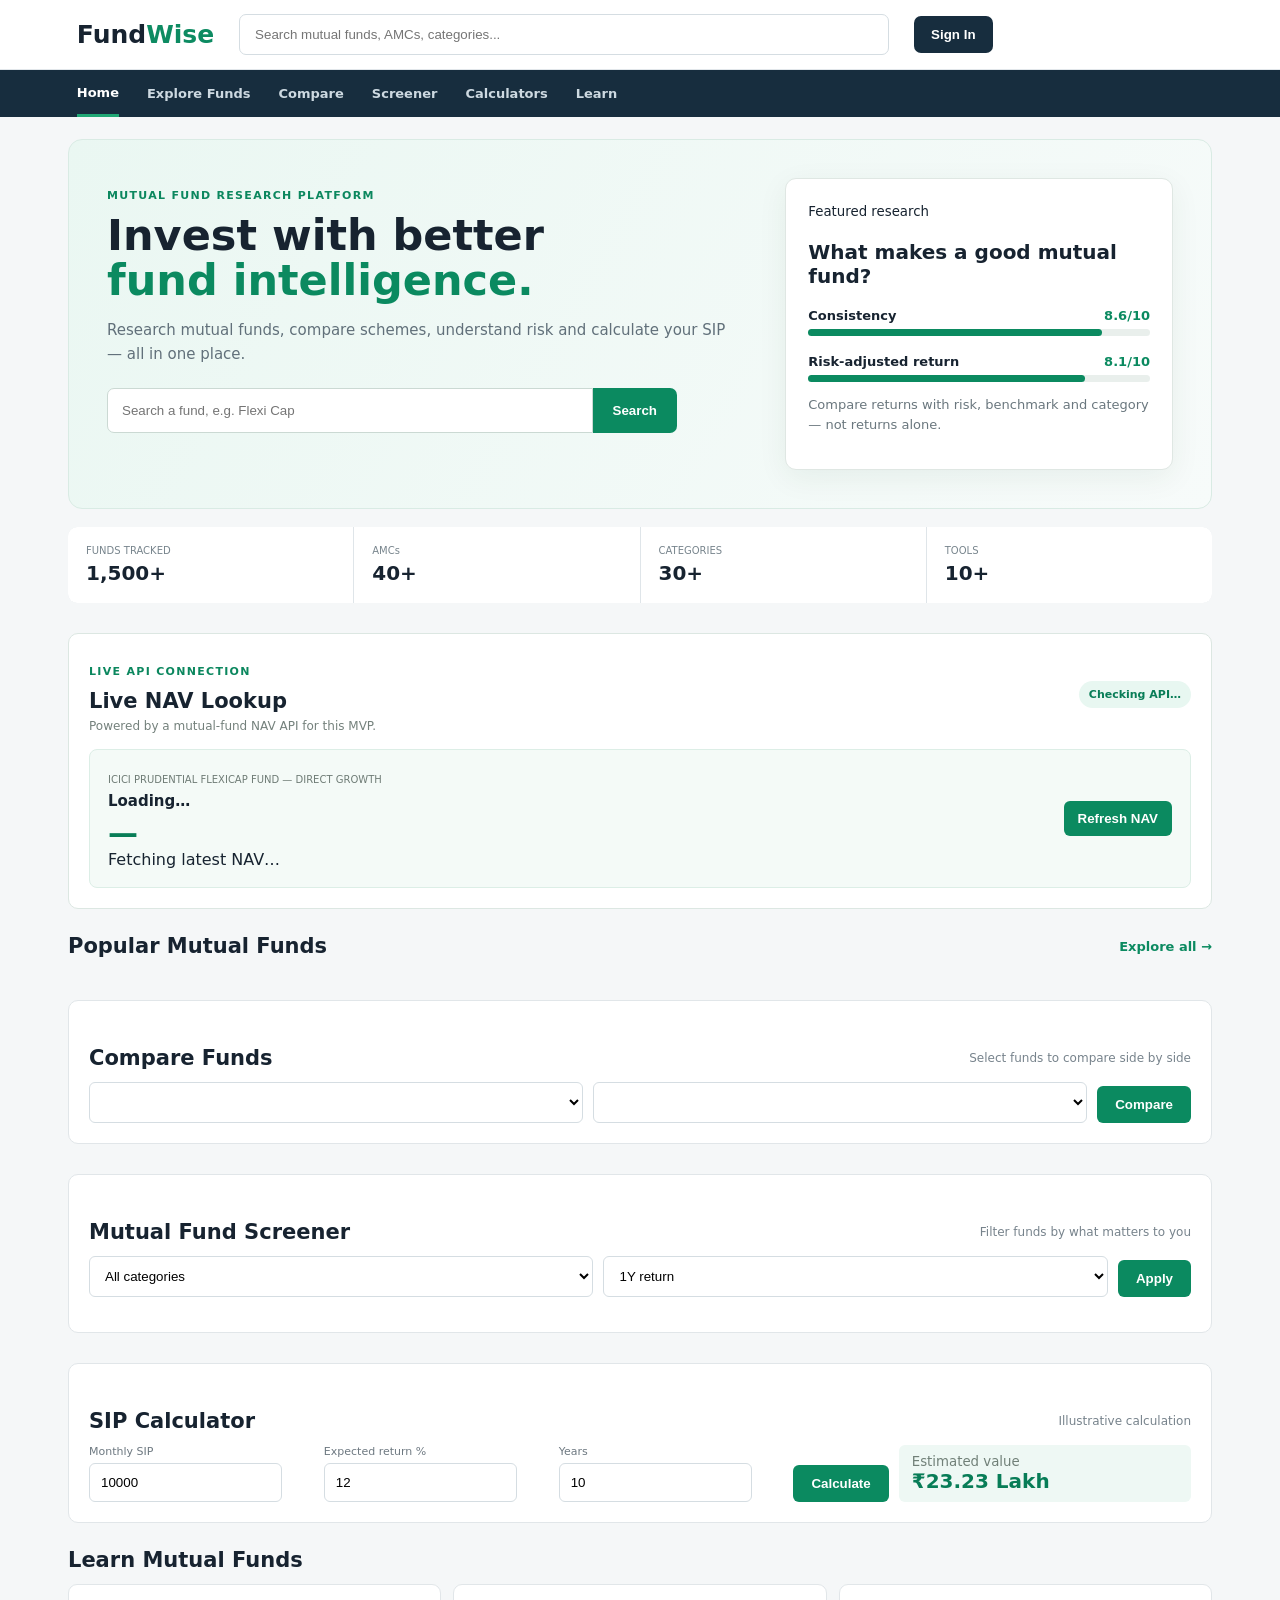
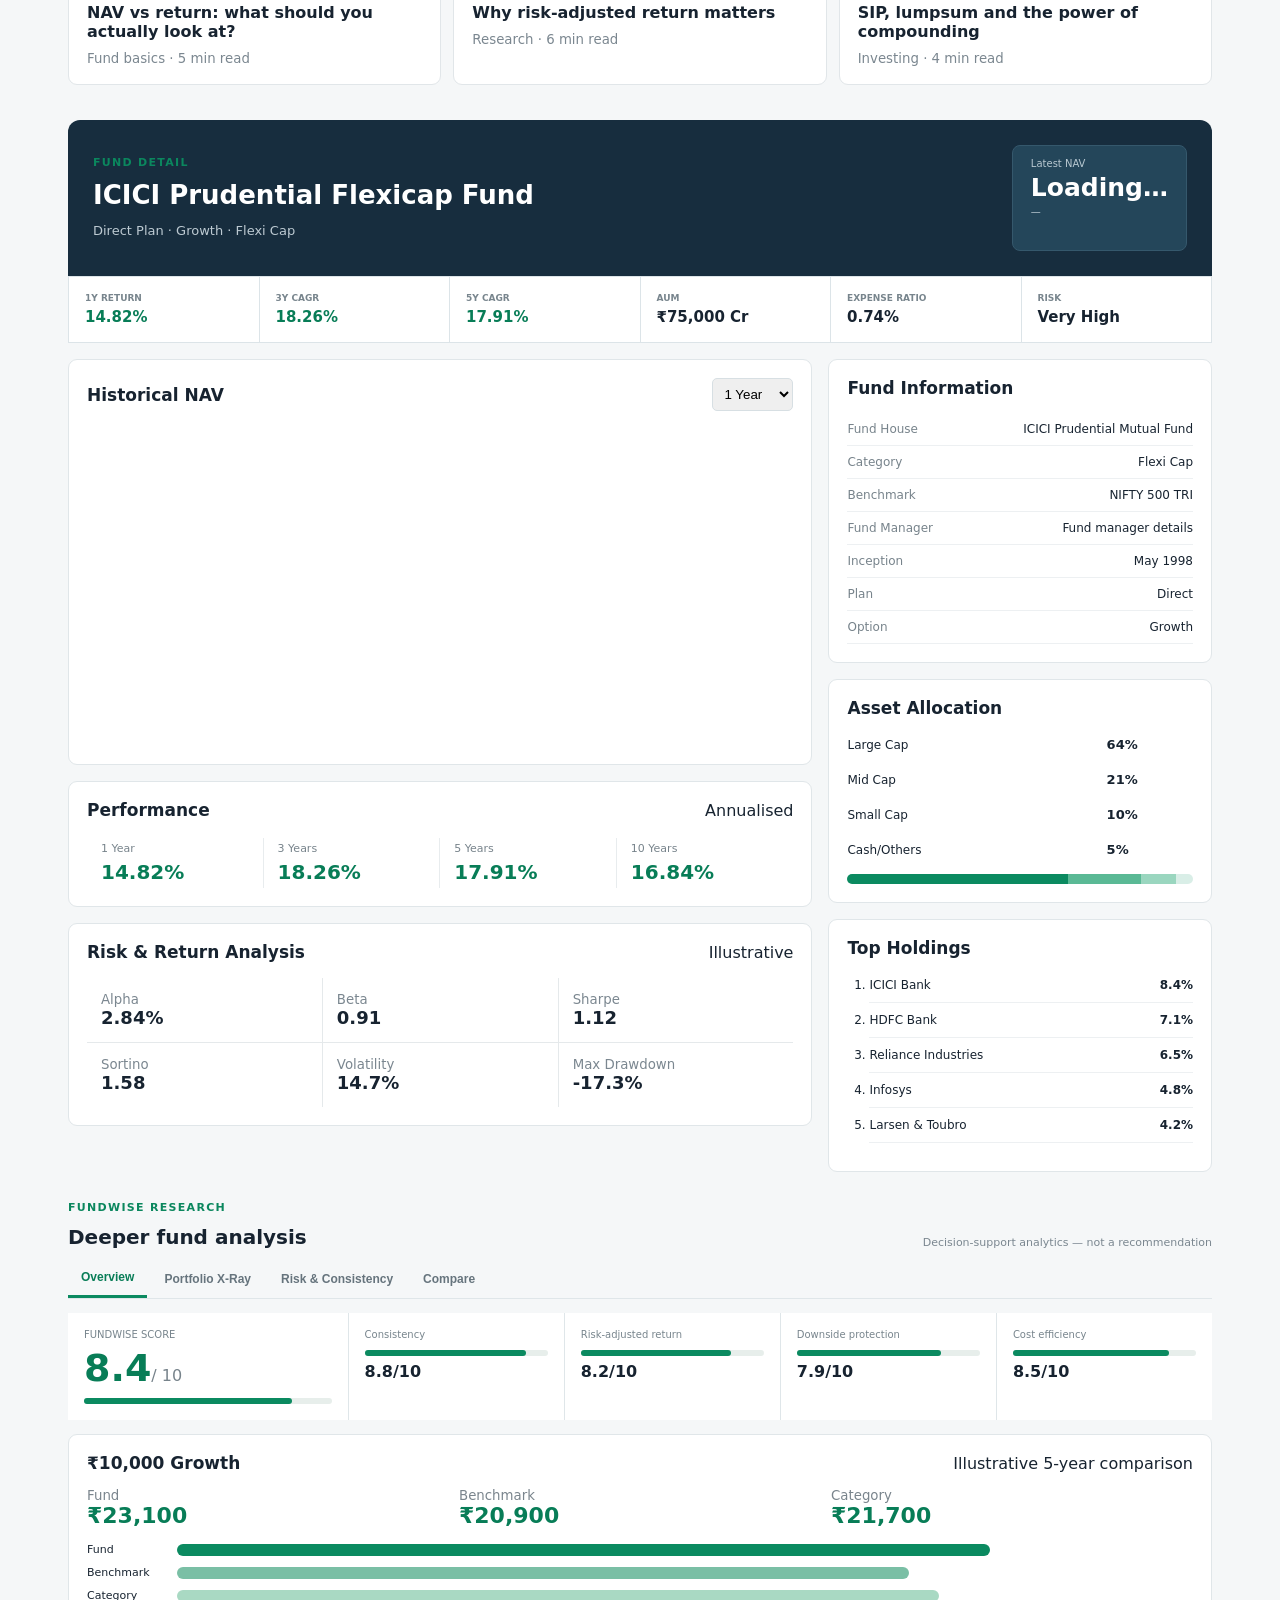
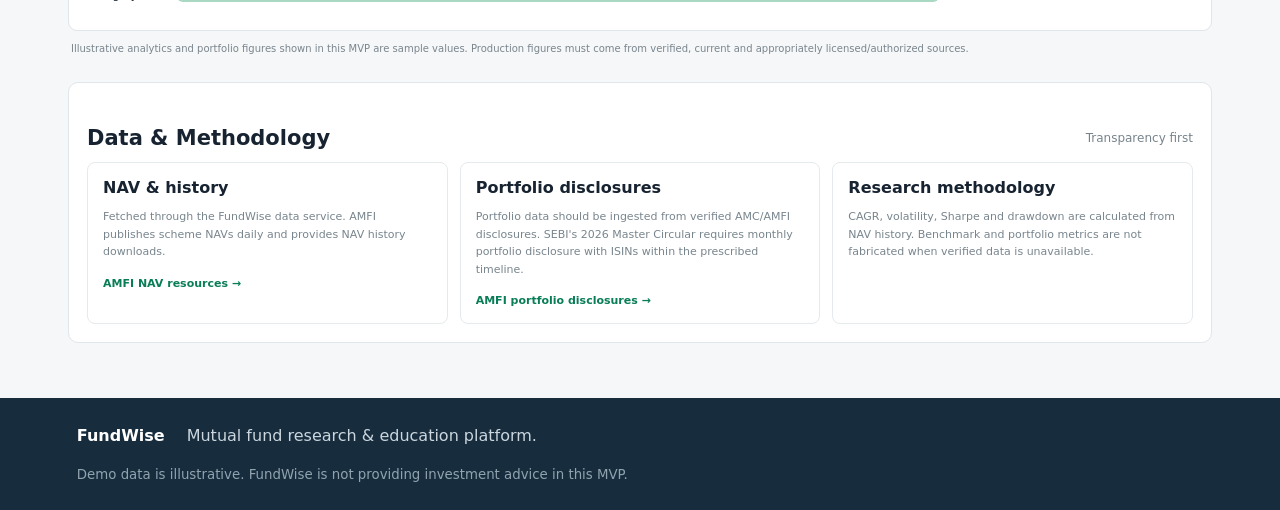
==== index.html @ bbd9a098 "Add files via upload" ====
<!doctype html>
<html lang="en">
<head>
<meta charset="utf-8"><meta name="viewport" content="width=device-width,initial-scale=1">
<title>FundWise — Mutual Fund Research</title>
<link rel="stylesheet" href="styles.css">
</head>
<body class="home-page">
<header>
  <div class="brand">Fund<span>Wise</span></div>
  <div class="search"><input id="search" placeholder="Search mutual funds, AMCs, categories..."><div id="results"></div></div>
  <button class="signin">Sign In</button>
</header>
<nav><a class="active" href="#home">Home</a><a href="#funds">Explore Funds</a><a href="#compare">Compare</a><a href="#screener">Screener</a><a href="#calculators">Calculators</a><a href="#learn">Learn</a></nav>

<main id="home">
<section class="hero">
 <div><p class="eyebrow">MUTUAL FUND RESEARCH PLATFORM</p><h1>Invest with better<br><span>fund intelligence.</span></h1>
 <p class="sub">Research mutual funds, compare schemes, understand risk and calculate your SIP — all in one place.</p>
 <div class="hero-search"><input id="heroSearch" placeholder="Search a fund, e.g. Flexi Cap"><button onclick="runHeroSearch()">Search</button></div></div>
 <div class="hero-card"><small>Featured research</small><h3>What makes a good mutual fund?</h3><div class="score"><b>Consistency</b><strong>8.6/10</strong></div><div class="bar"><i style="width:86%"></i></div><div class="score"><b>Risk-adjusted return</b><strong>8.1/10</strong></div><div class="bar"><i style="width:81%"></i></div><p>Compare returns with risk, benchmark and category — not returns alone.</p></div>
</section>

<section class="quick">
<div><small>FUNDS TRACKED</small><b>1,500+</b></div><div><small>AMCs</small><b>40+</b></div><div><small>CATEGORIES</small><b>30+</b></div><div><small>TOOLS</small><b>10+</b></div>
</section>

<section class="live"><div class="live-title"><div><p class="eyebrow">LIVE API CONNECTION</p><h2>Live NAV Lookup</h2><span>Powered by a mutual-fund NAV API for this MVP.</span></div><div id="apiStatus" class="status">Checking API…</div></div>
<div class="livebox"><div><small>ICICI PRUDENTIAL FLEXICAP FUND — DIRECT GROWTH</small><h3 id="liveName">Loading…</h3><div class="live-nav" id="liveNav">—</div><div id="liveDate">Fetching latest NAV…</div></div><button onclick="loadLiveFund()">Refresh NAV</button></div></section>
<section id="funds"><div class="head"><h2>Popular Mutual Funds</h2><a href="#screener">Explore all →</a></div><div class="fundgrid" id="fundGrid"></div></section>

<section id="compare" class="block"><div class="head"><h2>Compare Funds</h2><span>Select funds to compare side by side</span></div>
<div class="comparebox"><select id="fundA"></select><select id="fundB"></select><button onclick="compareFunds()">Compare</button></div><div id="comparison"></div></section>

<section id="screener" class="block"><div class="head"><h2>Mutual Fund Screener</h2><span>Filter funds by what matters to you</span></div>
<div class="filters"><select id="cat"><option value="">All categories</option><option>Flexi Cap</option><option>Large Cap</option><option>Mid Cap</option><option>Small Cap</option><option>Hybrid</option></select><select id="sort"><option value="return">1Y return</option><option value="three">3Y CAGR</option><option value="risk">Risk</option></select><button onclick="screenFunds()">Apply</button></div><div class="table" id="screenTable"></div></section>

<section id="calculators" class="block"><div class="head"><h2>SIP Calculator</h2><span>Illustrative calculation</span></div>
<div class="calc"><div><label>Monthly SIP</label><input id="sip" type="number" value="10000"></div><div><label>Expected return %</label><input id="rate" type="number" value="12"></div><div><label>Years</label><input id="years" type="number" value="10"></div><button onclick="sipCalc()">Calculate</button><div class="answer"><small>Estimated value</small><b id="sipOut">₹23.23 Lakh</b></div></div></section>

<section id="learn" class="learn"><div class="head"><h2>Learn Mutual Funds</h2></div><div class="articles"><article><b>NAV vs return: what should you actually look at?</b><small>Fund basics · 5 min read</small></article><article><b>Why risk-adjusted return matters</b><small>Research · 6 min read</small></article><article><b>SIP, lumpsum and the power of compounding</b><small>Investing · 4 min read</small></article></div></section>


<section id="schemePage" class="scheme-page" hidden>
  <button class="back-btn" onclick="closeScheme()">← Back to funds</button>
  <div class="scheme-hero">
    <div>
      <p class="eyebrow">MUTUAL FUND DETAIL</p>
      <h2 id="schemeTitle">Fund</h2>
      <p id="schemeSub">Direct Plan · Growth</p>
    </div>
    <div class="scheme-nav"><small>Latest NAV</small><b id="schemeNAV">Loading…</b><span id="schemeNAVDate">—</span></div>
  </div>
  <div class="scheme-metrics">
    <div><small>1Y RETURN</small><b id="s1">—</b></div>
    <div><small>3Y CAGR</small><b id="s3">—</b></div>
    <div><small>AUM</small><b id="sAUM">—</b></div>
    <div><small>RISK</small><b id="sRisk">—</b></div>
  </div>
  <div class="scheme-grid">
    <div class="detail-card">
      <div class="card-head"><h3>Historical NAV</h3><span>Latest available history</span></div>
      <div class="chart-large"><canvas id="schemeChart"></canvas></div>
    </div>
    <div class="detail-card">
      <h3>Fund Information</h3>
      <dl>
        <dt>AMC</dt><dd id="sAMC">—</dd>
        <dt>Category</dt><dd id="sCat">—</dd>
        <dt>Benchmark</dt><dd id="sBenchmark">—</dd>
        <dt>Plan</dt><dd>Direct</dd>
        <dt>Option</dt><dd>Growth</dd>
      </dl>
    </div>
  </div>
  <div class="detail-card">
    <div class="card-head"><h3>Performance & Risk</h3><span>Illustrative until production data is connected</span></div>
    <div class="riskgrid">
      <div><small>Alpha</small><b>—</b></div><div><small>Beta</small><b>—</b></div>
      <div><small>Sharpe</small><b>—</b></div><div><small>Sortino</small><b>—</b></div>
      <div><small>Volatility</small><b>—</b></div><div><small>Max Drawdown</small><b>—</b></div>
    </div>
  </div>
  <p class="disclaimer">NAV and historical NAV are fetched from the configured NAV API. Other analytics require verified production data sources.</p>
</section>
<section id="fundDetail" class="detail">
  <div class="detail-top">
    <div>
      <p class="eyebrow">FUND DETAIL</p>
      <h2 id="detailName">ICICI Prudential Flexicap Fund</h2>
      <p id="detailMeta">Direct Plan · Growth · Flexi Cap</p>
    </div>
    <div class="navbox"><small>Latest NAV</small><b id="detailNav">Loading…</b><span id="detailDate">—</span></div>
  </div>
  <div class="metrics">
    <div><small>1Y RETURN</small><b class="green">14.82%</b></div>
    <div><small>3Y CAGR</small><b class="green">18.26%</b></div>
    <div><small>5Y CAGR</small><b class="green">17.91%</b></div>
    <div><small>AUM</small><b>₹75,000 Cr</b></div>
    <div><small>EXPENSE RATIO</small><b>0.74%</b></div>
    <div><small>RISK</small><b>Very High</b></div>
  </div>

  <div class="detail-grid">
    <div class="detail-main">
      <div class="detail-card">
        <div class="card-head"><h3>Historical NAV</h3><select id="period"><option>1 Year</option><option>3 Years</option><option>5 Years</option></select></div>
        <div class="chart-large"><canvas id="navChart"></canvas></div>
      </div>
      <div class="detail-card">
        <div class="card-head"><h3>Performance</h3><span>Annualised</span></div>
        <div class="perf"><div><span>1 Year</span><b>14.82%</b></div><div><span>3 Years</span><b>18.26%</b></div><div><span>5 Years</span><b>17.91%</b></div><div><span>10 Years</span><b>16.84%</b></div></div>
      </div>
      <div class="detail-card">
        <div class="card-head"><h3>Risk & Return Analysis</h3><span>Illustrative</span></div>
        <div class="riskgrid"><div><small>Alpha</small><b>2.84%</b></div><div><small>Beta</small><b>0.91</b></div><div><small>Sharpe</small><b>1.12</b></div><div><small>Sortino</small><b>1.58</b></div><div><small>Volatility</small><b>14.7%</b></div><div><small>Max Drawdown</small><b>-17.3%</b></div></div>
      </div>
    </div>
    <aside>
      <div class="detail-card"><h3>Fund Information</h3><dl><dt>Fund House</dt><dd>ICICI Prudential Mutual Fund</dd><dt>Category</dt><dd>Flexi Cap</dd><dt>Benchmark</dt><dd>NIFTY 500 TRI</dd><dt>Fund Manager</dt><dd>Fund manager details</dd><dt>Inception</dt><dd>May 1998</dd><dt>Plan</dt><dd>Direct</dd><dt>Option</dt><dd>Growth</dd></dl></div>
      <div class="detail-card"><h3>Asset Allocation</h3><div class="alloc"><div><span>Large Cap</span><b>64%</b></div><div><span>Mid Cap</span><b>21%</b></div><div><span>Small Cap</span><b>10%</b></div><div><span>Cash/Others</span><b>5%</b></div></div></div>
      <div class="detail-card"><h3>Top Holdings</h3><ol class="holdings"><li>ICICI Bank <b>8.4%</b></li><li>HDFC Bank <b>7.1%</b></li><li>Reliance Industries <b>6.5%</b></li><li>Infosys <b>4.8%</b></li><li>Larsen & Toubro <b>4.2%</b></li></ol></div>
    </aside>
  </div>
  
<div class="research-suite">
  <div class="research-title">
    <div><p class="eyebrow">FUNDWISE RESEARCH</p><h3>Deeper fund analysis</h3></div>
    <span>Decision-support analytics — not a recommendation</span>
  </div>

  <div class="research-tabs">
    <button class="r-tab active" onclick="showResearch('overview',this)">Overview</button>
    <button class="r-tab" onclick="showResearch('portfolio',this)">Portfolio X-Ray</button>
    <button class="r-tab" onclick="showResearch('risk',this)">Risk & Consistency</button>
    <button class="r-tab" onclick="showResearch('compare',this)">Compare</button>
  </div>

  <div id="research-overview" class="research-panel">
    <div class="score-grid">
      <div class="fund-score"><small>FUNDWISE SCORE</small><b id="fwScore">8.4</b><span>/ 10</span><div class="score-ring"><i id="scoreFill"></i></div></div>
      <div><small>Consistency</small><div class="mini-meter"><i style="width:88%"></i></div><b>8.8/10</b></div>
      <div><small>Risk-adjusted return</small><div class="mini-meter"><i style="width:82%"></i></div><b>8.2/10</b></div>
      <div><small>Downside protection</small><div class="mini-meter"><i style="width:79%"></i></div><b>7.9/10</b></div>
      <div><small>Cost efficiency</small><div class="mini-meter"><i style="width:85%"></i></div><b>8.5/10</b></div>
    </div>
    <div class="growth-card">
      <div class="card-head"><h3>₹10,000 Growth</h3><span>Illustrative 5-year comparison</span></div>
      <div class="growth-values"><div><small>Fund</small><b id="growthFund">₹23,100</b></div><div><small>Benchmark</small><b id="growthBench">₹20,900</b></div><div><small>Category</small><b id="growthCat">₹21,700</b></div></div>
      <div class="growth-bars"><div><span>Fund</span><i id="barFund"></i></div><div><span>Benchmark</span><i id="barBench"></i></div><div><span>Category</span><i id="barCat"></i></div></div>
    </div>
  </div>

  <div id="research-portfolio" class="research-panel" hidden>
    <div class="xray-grid">
      <div class="detail-card"><h3>Asset Allocation</h3><div class="donut"><i></i><b id="equityPct">95%</b></div><div class="legend"><span>Equity <b>95%</b></span><span>Debt/Cash <b>5%</b></span></div></div>
      <div class="detail-card"><h3>Market Cap</h3><div class="capbar"><i style="width:64%"></i><i style="width:21%"></i><i style="width:10%"></i><i style="width:5%"></i></div><div class="legend"><span>Large <b>64%</b></span><span>Mid <b>21%</b></span><span>Small <b>10%</b></span><span>Other <b>5%</b></span></div></div>
      <div class="detail-card"><h3>Top Holdings</h3><ol class="holdings"><li>ICICI Bank <b>8.4%</b></li><li>HDFC Bank <b>7.1%</b></li><li>Reliance Industries <b>6.5%</b></li><li>Infosys <b>4.8%</b></li><li>Larsen & Toubro <b>4.2%</b></li></ol></div>
      <div class="detail-card"><h3>Sector Exposure</h3><div class="sector"><span>Financial Services <b>27%</b></span><i style="width:27%"></i><span>Technology <b>12%</b></span><i style="width:12%"></i><span>Industrials <b>10%</b></span><i style="width:10%"></i><span>Consumer <b>9%</b></span><i style="width:9%"></i></div></div>
    </div>
  </div>

  <div id="research-risk" class="research-panel" hidden>
    <div class="consistency-grid">
      <div class="detail-card"><h3>Rolling Return Consistency</h3><div class="big-stat">78% <small>of 5Y rolling periods beat benchmark</small></div><div class="timeline"><i style="width:78%"></i></div><p>Use rolling periods to reduce the distortion caused by selecting a single start date.</p></div>
      <div class="detail-card"><h3>Maximum Drawdown</h3><div class="drawdown"><b>-17.3%</b><span>Fund</span><b>-22.4%</b><span>Benchmark</span></div><p>Lower drawdown indicates better historical downside containment, but does not predict future losses.</p></div>
    </div>
    <div class="detail-card"><h3>Return vs Risk</h3><div class="riskmatrix"><div class="dot d1">Fund</div><div class="axis x">Risk →</div><div class="axis y">Return ↑</div></div></div>
  </div>

  <div id="research-compare" class="research-panel" hidden>
    <div class="compare-pro"><select id="proA"></select><select id="proB"></select><button onclick="runProCompare()">Compare</button></div>
    <div id="proCompareTable" class="pro-table"></div>
  </div>
</div>
<p class="disclaimer">Illustrative analytics and portfolio figures shown in this MVP are sample values. Production figures must come from verified, current and appropriately licensed/authorized sources.</p>
</section>

<section class="sources">
 <div class="head"><h2>Data & Methodology</h2><span>Transparency first</span></div>
 <div class="source-grid">
  <div><b>NAV & history</b><p>Fetched through the FundWise data service. AMFI publishes scheme NAVs daily and provides NAV history downloads.</p><a href="https://www.amfiindia.com/net-asset-value/nav-download" target="_blank" rel="noopener">AMFI NAV resources →</a></div>
  <div><b>Portfolio disclosures</b><p>Portfolio data should be ingested from verified AMC/AMFI disclosures. SEBI's 2026 Master Circular requires monthly portfolio disclosure with ISINs within the prescribed timeline.</p><a href="https://www.amfiindia.com/online-center/portfolio-disclosure" target="_blank" rel="noopener">AMFI portfolio disclosures →</a></div>
  <div><b>Research methodology</b><p>CAGR, volatility, Sharpe and drawdown are calculated from NAV history. Benchmark and portfolio metrics are not fabricated when verified data is unavailable.</p></div>
 </div>
</section>
</main>
<footer><b>FundWise</b><span>Mutual fund research & education platform.</span><small>Demo data is illustrative. FundWise is not providing investment advice in this MVP.</small></footer>
<script src="app.js"></script>
</body></html>
---- styles.css ----
*{box-sizing:border-box}body{margin:0;background:#f5f7f8;color:#172330;font-family:Inter,system-ui,-apple-system,Segoe UI,sans-serif}header{height:70px;background:#fff;border-bottom:1px solid #e1e6ea;display:flex;align-items:center;gap:25px;padding:0 6%;position:sticky;top:0;z-index:5}.brand{font-size:25px;font-weight:900;white-space:nowrap}.brand span{color:#0d8b62}.search{position:relative;flex:1;max-width:650px}.search input{width:100%;padding:12px 15px;border:1px solid #d5dde2;border-radius:7px}.search #results{position:absolute;left:0;right:0;background:#fff;z-index:8}.search #results div{padding:10px 14px;border:1px solid #eee}.signin{background:#172d3e;color:#fff;border:0;padding:11px 17px;border-radius:7px;font-weight:700}nav{height:47px;background:#172d3e;display:flex;gap:28px;padding:0 6%;align-items:center;overflow:auto}nav a{color:#cdd9e1;text-decoration:none;font-size:13px;font-weight:700;white-space:nowrap}nav a.active{color:#fff;border-bottom:3px solid #20a875;height:47px;display:flex;align-items:center}main{max-width:1180px;margin:auto;padding:22px 18px 55px}.hero{display:grid;grid-template-columns:1.35fr .8fr;gap:24px;background:linear-gradient(120deg,#eaf7f2,#f7fbfa);border:1px solid #d9ebe4;border-radius:14px;padding:38px;margin-bottom:18px}.eyebrow{color:#0b875e;font-size:11px;font-weight:900;letter-spacing:1.3px}.hero h1{font-size:43px;line-height:1.05;margin:8px 0}.hero h1 span{color:#0b8a60}.sub{max-width:620px;color:#61707a;font-size:15px;line-height:1.6}.hero-search{display:flex;max-width:570px;margin-top:22px}.hero-search input{flex:1;padding:14px;border:1px solid #cbd9d3;border-radius:7px 0 0 7px}.hero-search button{border:0;background:#0b8a60;color:white;padding:0 20px;border-radius:0 7px 7px 0;font-weight:800}.hero-card{background:#fff;border:1px solid #dfe7e3;border-radius:11px;padding:22px;box-shadow:0 8px 30px #123a2510}.hero-card h3{font-size:20px}.hero-card p{color:#6a777e;font-size:13px;line-height:1.5}.score{display:flex;justify-content:space-between;font-size:13px;margin:18px 0 6px}.score strong{color:#0b8a60}.bar{height:7px;background:#e9efec;border-radius:10px}.bar i{display:block;height:100%;background:#0b8a60;border-radius:10px}.quick{display:grid;grid-template-columns:repeat(4,1fr);gap:1px;background:#dfe5e9;border-radius:9px;overflow:hidden;margin-bottom:30px}.quick div{background:#fff;padding:18px}.quick small{display:block;color:#78858d;font-size:10px}.quick b{font-size:20px;display:block;margin-top:5px}.head{display:flex;align-items:center;justify-content:space-between;margin:25px 0 12px}.head h2{font-size:21px;margin:0}.head a{color:#0b8a60;text-decoration:none;font-size:13px;font-weight:800}.head span{font-size:12px;color:#77838c}.fundgrid{display:grid;grid-template-columns:repeat(4,1fr);gap:13px}.fund{background:#fff;border:1px solid #e1e6e9;border-radius:9px;padding:16px}.fund small{color:#7b8790}.fund h3{font-size:15px;line-height:1.35;margin:6px 0 15px;min-height:40px}.return{display:flex;justify-content:space-between;align-items:end}.return b{font-size:21px}.tag{font-size:10px;background:#e8f7f1;color:#087d57;padding:5px 7px;border-radius:4px;font-weight:800}.block{margin-top:30px;background:#fff;border:1px solid #e1e6e9;border-radius:10px;padding:20px}.comparebox,.filters,.calc{display:grid;grid-template-columns:1fr 1fr auto;gap:10px;align-items:end}.comparebox select,.filters select,.calc input{padding:11px;border:1px solid #d5dde2;border-radius:6px;background:#fff}.comparebox button,.filters button,.calc button{padding:11px 18px;background:#0b8a60;color:white;border:0;border-radius:6px;font-weight:800}.table{margin-top:15px}.row{display:grid;grid-template-columns:2fr repeat(3,1fr);padding:13px;border-bottom:1px solid #edf0f2;font-size:13px}.row.header{background:#f7f9fa;font-weight:800;color:#68757e}.green{color:#087d57;font-weight:800}.comparetable{margin-top:18px;overflow:auto}.comparetable table{width:100%;border-collapse:collapse}.comparetable td{padding:11px;border-bottom:1px solid #eee;font-size:13px}.comparetable td:first-child{font-weight:700;color:#68757e}.calc{grid-template-columns:1fr 1fr 1fr auto 1.3fr}.calc label{display:block;font-size:11px;color:#6d7880;margin-bottom:5px}.answer{background:#eef8f4;padding:9px 13px;border-radius:6px}.answer small{display:block;color:#718078}.answer b{font-size:20px;color:#087d57}.articles{display:grid;grid-template-columns:repeat(3,1fr);gap:12px}.articles article{background:#fff;border:1px solid #e1e6e9;border-radius:9px;padding:18px}.articles small{display:block;color:#7b8790;margin-top:10px}footer{background:#172d3e;color:#cbd6de;padding:28px 6%;display:flex;gap:22px;flex-wrap:wrap}footer b{color:#fff}footer small{width:100%;color:#91a3af}@media(max-width:800px){.hero{grid-template-columns:1fr}.fundgrid{grid-template-columns:repeat(2,1fr)}.articles{grid-template-columns:1fr}.calc{grid-template-columns:1fr 1fr}.quick{grid-template-columns:repeat(2,1fr)}}@media(max-width:500px){header{padding:0 3%}.search{display:none}.hero{padding:24px}.hero h1{font-size:34px}.fundgrid{grid-template-columns:1fr}.comparebox,.filters,.calc{grid-template-columns:1fr}.nav{padding:0 3%}}
.live{background:#fff;border:1px solid #dce7e2;border-radius:10px;padding:20px;margin:25px 0}.live-title{display:flex;justify-content:space-between;align-items:center;gap:15px}.live-title h2{margin:2px 0;font-size:21px}.live-title span{font-size:12px;color:#74817c}.status{font-size:11px;font-weight:800;background:#e8f7f1;color:#087d57;padding:7px 10px;border-radius:20px}.status.bad{background:#fff0ef;color:#b63d35}.livebox{margin-top:15px;background:#f4faf7;border:1px solid #dceee6;border-radius:8px;padding:18px;display:flex;justify-content:space-between;align-items:center;gap:15px}.livebox small{color:#6f7c76;font-size:10px}.livebox h3{margin:5px 0;font-size:15px}.live-nav{font-size:30px;font-weight:900;color:#087d57}.livebox button{background:#0b8a60;color:#fff;border:0;border-radius:6px;padding:10px 14px;font-weight:800}@media(max-width:500px){.live-title,.livebox{align-items:flex-start;flex-direction:column}}

.detail{margin-top:35px}.detail-top{background:#172d3e;color:#fff;border-radius:12px 12px 0 0;padding:25px;display:flex;justify-content:space-between;gap:20px}.detail-top h2{margin:5px 0;font-size:26px}.detail-top p:not(.eyebrow){color:#bdcad2;font-size:13px}.navbox{background:#24465a;border:1px solid #35586c;border-radius:8px;padding:12px 18px;min-width:170px}.navbox small,.navbox span{display:block;color:#b8c8d1;font-size:10px}.navbox b{display:block;font-size:25px;margin:4px 0;color:#fff}.metrics{display:grid;grid-template-columns:repeat(6,1fr);gap:1px;background:#dce4e8;border:1px solid #dce4e8}.metrics div{background:#fff;padding:16px}.metrics small{display:block;color:#78858d;font-size:9px;font-weight:800}.metrics b{display:block;margin-top:5px;font-size:15px}.detail-grid{display:grid;grid-template-columns:1.65fr .85fr;gap:16px;margin-top:16px}.detail-main,.detail-grid aside{display:flex;flex-direction:column;gap:16px}.detail-card{background:#fff;border:1px solid #e0e6e9;border-radius:9px;padding:18px}.card-head{display:flex;align-items:center;justify-content:space-between}.card-head h3,.detail-card h3{margin:0;font-size:17px}.card-head select{padding:7px;border:1px solid #d7dfe3;border-radius:5px}.chart-large{height:320px;margin-top:15px}.chart-large canvas{width:100%;height:100%}.perf{display:grid;grid-template-columns:repeat(4,1fr);margin-top:18px}.perf div{border-right:1px solid #e8ecee;padding:4px 14px}.perf div:last-child{border:0}.perf span{display:block;color:#77838b;font-size:11px}.perf b{display:block;margin-top:5px;color:#087d57;font-size:20px}.riskgrid{display:grid;grid-template-columns:repeat(3,1fr);gap:1px;background:#e5e9eb;margin-top:16px}.riskgrid div{background:#fff;padding:14px}.riskgrid small{display:block;color:#7b8790}.riskgrid b{font-size:18px}.detail-card dl{margin:15px 0 0}.detail-card dt{float:left;clear:left;width:45%;color:#77838b;font-size:12px;padding:9px 0;border-bottom:1px solid #edf0f2}.detail-card dd{margin-left:45%;padding:9px 0;border-bottom:1px solid #edf0f2;font-size:12px;text-align:right}.alloc>div{margin:16px 0}.alloc span{display:inline-block;width:75%;font-size:12px}.alloc b{font-size:13px}.alloc:after{content:"";display:block;height:10px;background:linear-gradient(90deg,#0b8a60 64%,#5ab995 64% 85%,#9ad6bf 85% 95%,#d9eee7 95%);border-radius:8px}.holdings{margin:10px 0;padding-left:22px}.holdings li{padding:10px 0;border-bottom:1px solid #edf0f2;font-size:12px}.holdings b{float:right}.disclaimer{font-size:10px;color:#7a858d;margin:12px 3px}@media(max-width:800px){.metrics{grid-template-columns:repeat(3,1fr)}.detail-grid{grid-template-columns:1fr}.detail-top{flex-direction:column}.navbox{width:100%}}@media(max-width:500px){.metrics{grid-template-columns:repeat(2,1fr)}.perf{grid-template-columns:repeat(2,1fr);gap:10px}.perf div{border:0}.chart-large{height:250px}}

.scheme-page{margin-top:30px}.scheme-page[hidden]{display:none}.back-btn{border:0;background:#eef5f2;color:#087d57;padding:9px 13px;border-radius:6px;font-weight:800;margin-bottom:12px}.scheme-hero{background:#172d3e;color:#fff;border-radius:10px 10px 0 0;padding:24px;display:flex;justify-content:space-between;gap:15px}.scheme-hero h2{margin:5px 0;font-size:25px}.scheme-hero p:not(.eyebrow){color:#bfccd4;font-size:13px}.scheme-nav{background:#24465a;border-radius:8px;padding:12px 18px;min-width:160px}.scheme-nav small,.scheme-nav span{display:block;color:#b8c8d1;font-size:10px}.scheme-nav b{display:block;font-size:24px;margin:4px 0}.scheme-metrics{display:grid;grid-template-columns:repeat(4,1fr);gap:1px;background:#dce4e8}.scheme-metrics div{background:#fff;padding:15px}.scheme-metrics small{display:block;color:#78858d;font-size:9px;font-weight:800}.scheme-metrics b{display:block;margin-top:5px;font-size:16px}.scheme-grid{display:grid;grid-template-columns:1.6fr .8fr;gap:15px;margin:15px 0}.search-result-link{cursor:pointer}.search-result-link:hover{background:#f2f8f5!important}.fund{cursor:pointer}.fund:hover{border-color:#0b8a60;box-shadow:0 4px 16px #123a2510}@media(max-width:700px){.scheme-hero{flex-direction:column}.scheme-nav{width:100%}.scheme-metrics{grid-template-columns:repeat(2,1fr)}.scheme-grid{grid-template-columns:1fr}}

.research-suite{margin-top:18px}.research-title{display:flex;justify-content:space-between;align-items:end;margin-bottom:10px}.research-title h3{margin:0;font-size:20px}.research-title span{font-size:11px;color:#7b8790}.research-tabs{display:flex;gap:4px;overflow:auto;border-bottom:1px solid #dfe6e9}.r-tab{border:0;background:transparent;padding:11px 13px;font-size:12px;font-weight:800;color:#66747d;white-space:nowrap}.r-tab.active{color:#087d57;border-bottom:3px solid #0b8a60}.research-panel{padding-top:14px}.score-grid{display:grid;grid-template-columns:1.3fr repeat(4,1fr);gap:1px;background:#dfe6e9}.score-grid>div{background:#fff;padding:16px}.score-grid small{display:block;color:#78858d;font-size:10px}.score-grid b{display:block;margin-top:6px}.fund-score{position:relative}.fund-score>b{font-size:38px;color:#087d57;display:inline-block}.fund-score>span{color:#77838b}.score-ring{height:6px;background:#e7eeeb;border-radius:8px;margin-top:8px}.score-ring i{display:block;height:100%;width:84%;background:#0b8a60;border-radius:8px}.mini-meter{height:6px;background:#e7eeeb;border-radius:8px;margin:10px 0 5px}.mini-meter i{display:block;height:100%;background:#0b8a60;border-radius:8px}.growth-card{background:#fff;border:1px solid #e0e6e9;border-radius:9px;padding:18px;margin-top:14px}.growth-values{display:grid;grid-template-columns:repeat(3,1fr);gap:10px;margin:15px 0}.growth-values small{display:block;color:#7a858d}.growth-values b{font-size:22px;color:#087d57}.growth-bars>div{display:grid;grid-template-columns:80px 1fr;align-items:center;gap:10px;margin:10px 0;font-size:11px}.growth-bars i{display:block;height:12px;border-radius:7px;background:#0b8a60;width:80%}.growth-bars div:nth-child(2) i{background:#7abfa5;width:72%}.growth-bars div:nth-child(3) i{background:#a9d9c3;width:75%}.xray-grid{display:grid;grid-template-columns:1fr 1fr;gap:14px}.donut{width:120px;height:120px;border-radius:50%;margin:18px auto;background:conic-gradient(#0b8a60 0 95%,#dcece5 95%);display:flex;align-items:center;justify-content:center}.donut:after{content:"";width:76px;height:76px;background:#fff;border-radius:50%;position:absolute}.donut i{position:absolute}.donut b{position:relative;z-index:1;font-size:20px;color:#087d57}.legend{display:grid;gap:7px;font-size:11px}.legend span{display:flex;justify-content:space-between}.capbar{height:20px;display:flex;margin:20px 0 12px;border-radius:8px;overflow:hidden}.capbar i:nth-child(1){background:#0b8a60}.capbar i:nth-child(2){background:#58ad89}.capbar i:nth-child(3){background:#9bd2bb}.capbar i:nth-child(4){background:#dcece5}.sector{display:grid;gap:5px;margin-top:15px;font-size:11px}.sector span{display:flex;justify-content:space-between}.sector i{height:7px;background:#0b8a60;border-radius:6px}.consistency-grid{display:grid;grid-template-columns:1fr 1fr;gap:14px}.big-stat{font-size:35px;color:#087d57;font-weight:900;margin-top:18px}.big-stat small{font-size:11px;color:#748087;font-weight:500}.timeline{height:9px;background:#e7eeeb;border-radius:8px;margin:15px 0}.timeline i{display:block;height:100%;background:#0b8a60;border-radius:8px}.detail-card p{font-size:11px;color:#758189;line-height:1.5}.drawdown{display:grid;grid-template-columns:1fr 1fr;gap:6px;margin-top:18px}.drawdown b{font-size:24px;color:#087d57}.drawdown span{font-size:10px;color:#7a858d}.riskmatrix{height:180px;border-left:1px solid #bcc7cc;border-bottom:1px solid #bcc7cc;margin:15px 20px;position:relative;background:repeating-linear-gradient(0deg,#fff,#fff 35px,#edf1f2 36px),repeating-linear-gradient(90deg,transparent,transparent 60px,#edf1f2 61px)}.dot{position:absolute;left:58%;bottom:48%;background:#0b8a60;color:#fff;border-radius:50%;padding:9px;font-size:10px;font-weight:800}.axis{position:absolute;color:#7a858d;font-size:10px}.axis.x{right:2px;bottom:-20px}.axis.y{left:-20px;top:2px}.compare-pro{display:grid;grid-template-columns:1fr 1fr auto;gap:8px}.compare-pro select{padding:10px;border:1px solid #d5dde2;border-radius:6px}.compare-pro button{background:#0b8a60;color:#fff;border:0;border-radius:6px;padding:10px 15px;font-weight:800}.pro-table{margin-top:14px;overflow:auto}.pro-table table{width:100%;border-collapse:collapse}.pro-table td{padding:11px;border-bottom:1px solid #edf0f2;font-size:12px}.pro-table td:first-child{font-weight:800;color:#6f7b83}@media(max-width:800px){.score-grid{grid-template-columns:1fr 1fr}.fund-score{grid-column:1/-1}.xray-grid,.consistency-grid{grid-template-columns:1fr}}@media(max-width:500px){.growth-values{grid-template-columns:1fr}.compare-pro{grid-template-columns:1fr}}

.sources{margin-top:30px;background:#fff;border:1px solid #e0e6e9;border-radius:10px;padding:20px}.source-grid{display:grid;grid-template-columns:repeat(3,1fr);gap:12px}.source-grid>div{border:1px solid #e5eaed;border-radius:8px;padding:15px}.source-grid p{font-size:11px;color:#748087;line-height:1.5}.source-grid a{font-size:11px;color:#087d57;font-weight:800;text-decoration:none}@media(max-width:800px){.source-grid{grid-template-columns:1fr}}

.home-link{color:#0b8a60;text-decoration:none;font-size:13px;font-weight:800;white-space:nowrap}.search-result-link,.search #results div{cursor:pointer}.search #results div:hover{background:#f2f8f5}
.fund-page-hero{background:#172d3e;color:#fff;border-radius:12px;padding:28px;display:flex;justify-content:space-between;gap:20px;margin-top:22px}.fund-page-hero h1{font-size:30px;margin:5px 0}.fund-page-hero p:not(.eyebrow){color:#c1cdd5;font-size:13px}.live-nav-box{background:#24465a;border:1px solid #36596d;border-radius:8px;padding:13px 18px;min-width:170px}.live-nav-box small,.live-nav-box span{display:block;color:#b9c8d0;font-size:10px}.live-nav-box b{display:block;font-size:27px;margin:5px 0}.fund-metrics{display:grid;grid-template-columns:repeat(6,1fr);gap:1px;background:#dce4e8}.fund-metrics div{background:#fff;padding:17px}.fund-metrics small{display:block;color:#78858d;font-size:9px;font-weight:800}.fund-metrics b{display:block;margin-top:5px;font-size:16px}.fund-section{margin-top:28px}.section-title{display:flex;align-items:end;justify-content:space-between;margin-bottom:12px}.section-title h2{margin:0;font-size:21px}.section-title span{font-size:11px;color:#78858d}.overview-grid{display:grid;grid-template-columns:1fr 1fr 1fr;gap:13px}.card{background:#fff;border:1px solid #e0e6e9;border-radius:9px;padding:18px}.card h3{margin:0;font-size:16px}.card dl{margin-top:12px}.card dt{float:left;clear:left;width:45%;font-size:11px;color:#7b8790;padding:8px 0;border-bottom:1px solid #edf0f2}.card dd{margin-left:45%;text-align:right;font-size:11px;padding:8px 0;border-bottom:1px solid #edf0f2}.muted{font-size:11px;color:#78858d;line-height:1.5}.growth{display:grid;grid-template-columns:repeat(3,1fr);gap:8px;margin-top:20px}.growth span{display:block;font-size:10px;color:#7b8790}.growth b{font-size:16px}.score-big{font-size:42px;color:#087d57;font-weight:900;margin-top:20px}.score-big small{display:block;font-size:11px;color:#78858d;font-weight:500}.chart-controls{display:flex;gap:5px}.period{border:0;background:#eef2f1;padding:7px 11px;border-radius:5px;font-size:11px;font-weight:800}.period.active{background:#0b8a60;color:#fff}.fund-chart{height:350px;margin-top:12px}.fund-chart canvas{width:100%;height:100%}.portfolio-grid,.risk-cards{display:grid;grid-template-columns:repeat(3,1fr);gap:13px}.empty-state{padding:35px 10px;text-align:center;color:#7a858d;font-size:11px;line-height:1.5}.risk-number{display:block;font-size:30px;color:#087d57;margin-top:18px}.compare-box{display:flex;gap:8px}.compare-box select{flex:1;padding:11px;border:1px solid #d5dde2;border-radius:6px}.compare-box button{background:#0b8a60;color:#fff;border:0;border-radius:6px;padding:11px 18px;font-weight:800}.comparison{margin-top:12px}.comparison a{color:#087d57;font-size:12px;font-weight:800;text-decoration:none}.sources{margin-top:28px;background:#fff;border:1px solid #e0e6e9;border-radius:10px;padding:18px}.sources p{font-size:11px;color:#78858d;line-height:1.6}@media(max-width:800px){.fund-page-hero{flex-direction:column}.fund-metrics{grid-template-columns:repeat(3,1fr)}.overview-grid,.portfolio-grid,.risk-cards{grid-template-columns:1fr}}@media(max-width:500px){.home-link{font-size:11px}.fund-metrics{grid-template-columns:repeat(2,1fr)}.growth{grid-template-columns:1fr}.compare-box{flex-direction:column}.fund-chart{height:260px}}
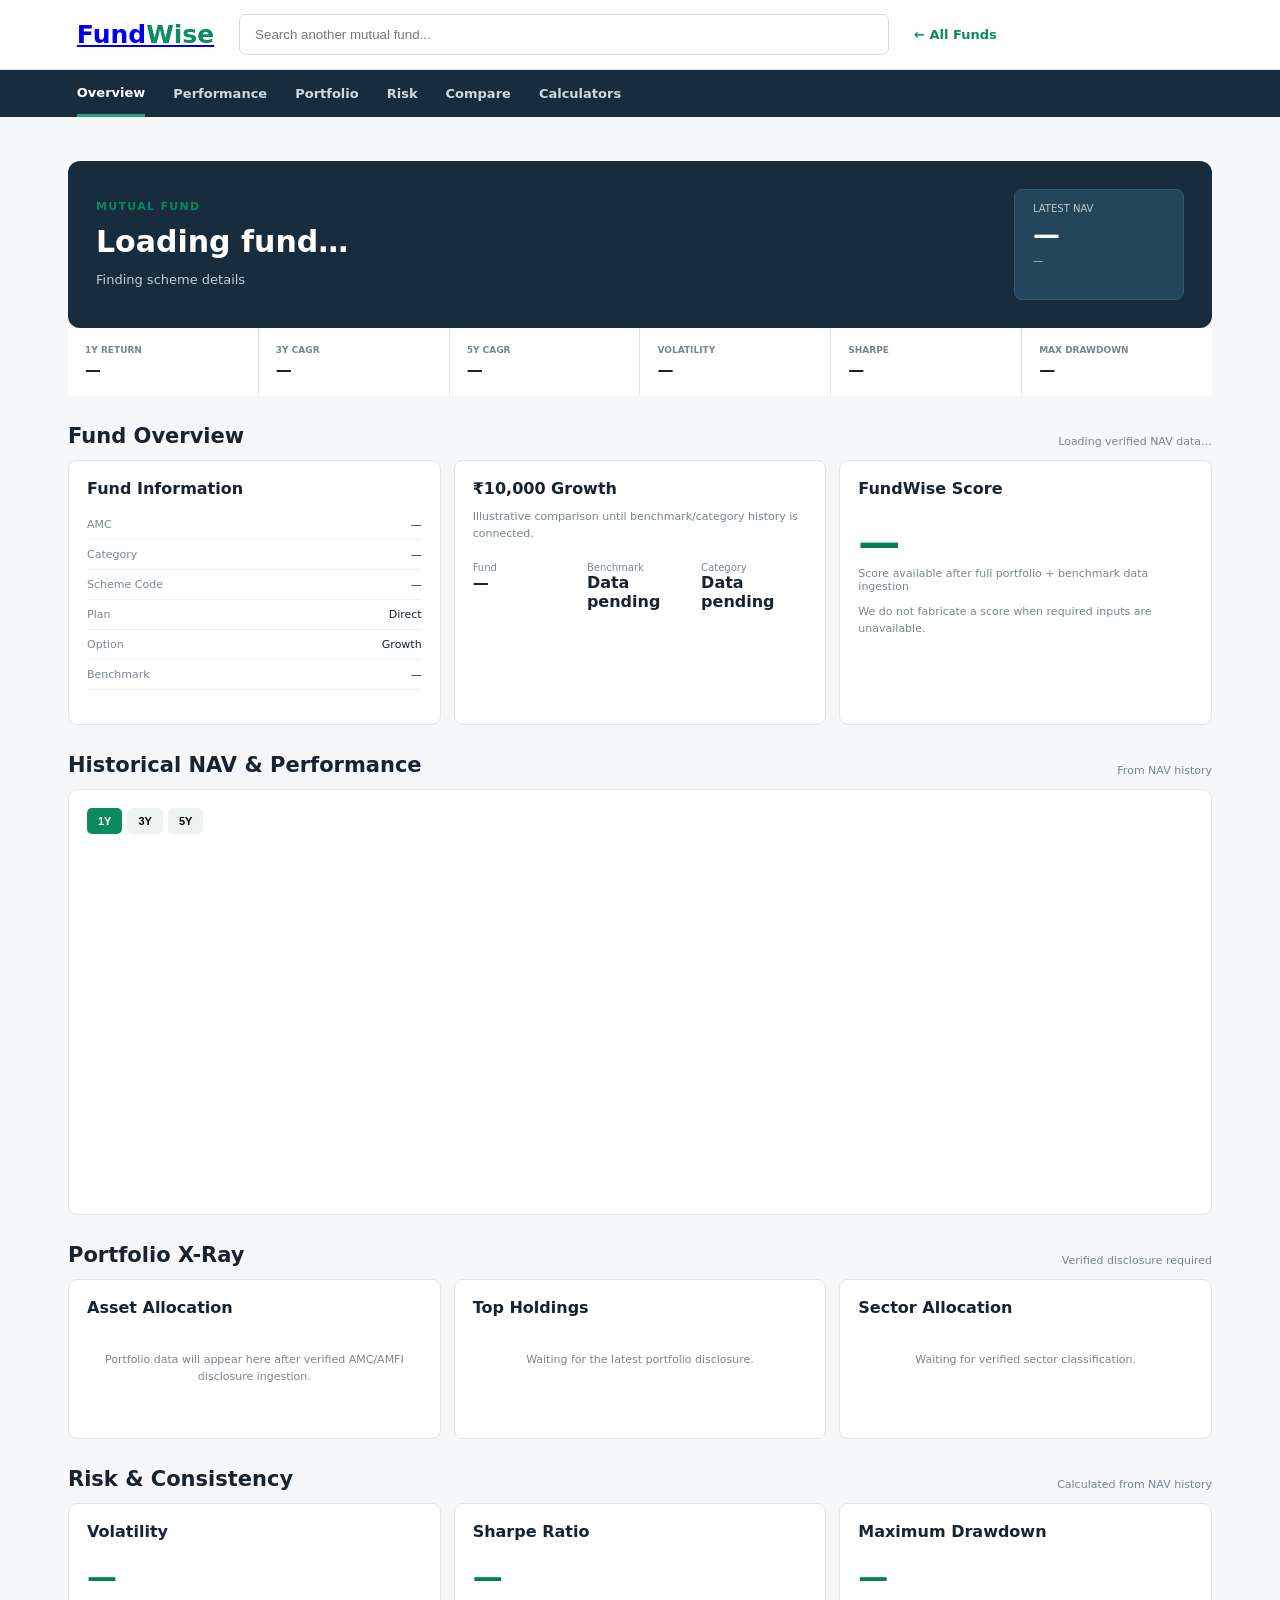
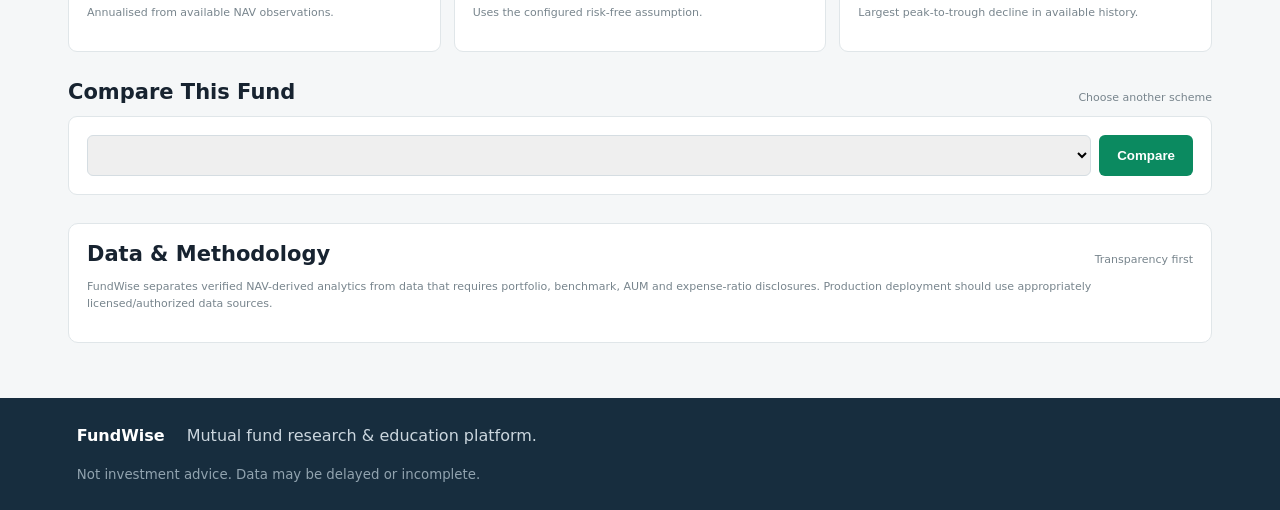
==== commit d73545cb: "Add files via upload" ====
--- a/index.html
+++ b/index.html
@@ -2,189 +2,73 @@
 <html lang="en">
 <head>
 <meta charset="utf-8"><meta name="viewport" content="width=device-width,initial-scale=1">
-<title>FundWise — Mutual Fund Research</title>
-<link rel="stylesheet" href="styles.css">
+<title>FundWise — Fund Details</title>
+<link rel="stylesheet" href="../../styles.css">
 </head>
-<body class="home-page">
+<body>
 <header>
-  <div class="brand">Fund<span>Wise</span></div>
-  <div class="search"><input id="search" placeholder="Search mutual funds, AMCs, categories..."><div id="results"></div></div>
-  <button class="signin">Sign In</button>
+  <a class="brand" href="index.html">Fund<span>Wise</span></a>
+  <div class="search"><input id="fundSearch" placeholder="Search another mutual fund..."><div id="fundResults"></div></div>
+  <a class="home-link" href="index.html">← All Funds</a>
 </header>
-<nav><a class="active" href="#home">Home</a><a href="#funds">Explore Funds</a><a href="#compare">Compare</a><a href="#screener">Screener</a><a href="#calculators">Calculators</a><a href="#learn">Learn</a></nav>
+<nav><a class="active" href="#overview">Overview</a><a href="#performance">Performance</a><a href="#portfolio">Portfolio</a><a href="#risk">Risk</a><a href="#compare">Compare</a><a href="index.html#calculators">Calculators</a></nav>
 
-<main id="home">
-<section class="hero">
- <div><p class="eyebrow">MUTUAL FUND RESEARCH PLATFORM</p><h1>Invest with better<br><span>fund intelligence.</span></h1>
- <p class="sub">Research mutual funds, compare schemes, understand risk and calculate your SIP — all in one place.</p>
- <div class="hero-search"><input id="heroSearch" placeholder="Search a fund, e.g. Flexi Cap"><button onclick="runHeroSearch()">Search</button></div></div>
- <div class="hero-card"><small>Featured research</small><h3>What makes a good mutual fund?</h3><div class="score"><b>Consistency</b><strong>8.6/10</strong></div><div class="bar"><i style="width:86%"></i></div><div class="score"><b>Risk-adjusted return</b><strong>8.1/10</strong></div><div class="bar"><i style="width:81%"></i></div><p>Compare returns with risk, benchmark and category — not returns alone.</p></div>
+<main>
+<section class="fund-page-hero">
+  <div><p class="eyebrow">MUTUAL FUND</p><h1 id="fundName">Loading fund…</h1><p id="fundSub">Finding scheme details</p></div>
+  <div class="live-nav-box"><small>LATEST NAV</small><b id="nav">—</b><span id="navDate">—</span></div>
 </section>
 
-<section class="quick">
-<div><small>FUNDS TRACKED</small><b>1,500+</b></div><div><small>AMCs</small><b>40+</b></div><div><small>CATEGORIES</small><b>30+</b></div><div><small>TOOLS</small><b>10+</b></div>
+<section class="fund-metrics">
+  <div><small>1Y RETURN</small><b id="oneY">—</b></div>
+  <div><small>3Y CAGR</small><b id="threeY">—</b></div>
+  <div><small>5Y CAGR</small><b id="fiveY">—</b></div>
+  <div><small>VOLATILITY</small><b id="volatility">—</b></div>
+  <div><small>SHARPE</small><b id="sharpe">—</b></div>
+  <div><small>MAX DRAWDOWN</small><b id="drawdown">—</b></div>
 </section>
 
-<section class="live"><div class="live-title"><div><p class="eyebrow">LIVE API CONNECTION</p><h2>Live NAV Lookup</h2><span>Powered by a mutual-fund NAV API for this MVP.</span></div><div id="apiStatus" class="status">Checking API…</div></div>
-<div class="livebox"><div><small>ICICI PRUDENTIAL FLEXICAP FUND — DIRECT GROWTH</small><h3 id="liveName">Loading…</h3><div class="live-nav" id="liveNav">—</div><div id="liveDate">Fetching latest NAV…</div></div><button onclick="loadLiveFund()">Refresh NAV</button></div></section>
-<section id="funds"><div class="head"><h2>Popular Mutual Funds</h2><a href="#screener">Explore all →</a></div><div class="fundgrid" id="fundGrid"></div></section>
-
-<section id="compare" class="block"><div class="head"><h2>Compare Funds</h2><span>Select funds to compare side by side</span></div>
-<div class="comparebox"><select id="fundA"></select><select id="fundB"></select><button onclick="compareFunds()">Compare</button></div><div id="comparison"></div></section>
-
-<section id="screener" class="block"><div class="head"><h2>Mutual Fund Screener</h2><span>Filter funds by what matters to you</span></div>
-<div class="filters"><select id="cat"><option value="">All categories</option><option>Flexi Cap</option><option>Large Cap</option><option>Mid Cap</option><option>Small Cap</option><option>Hybrid</option></select><select id="sort"><option value="return">1Y return</option><option value="three">3Y CAGR</option><option value="risk">Risk</option></select><button onclick="screenFunds()">Apply</button></div><div class="table" id="screenTable"></div></section>
-
-<section id="calculators" class="block"><div class="head"><h2>SIP Calculator</h2><span>Illustrative calculation</span></div>
-<div class="calc"><div><label>Monthly SIP</label><input id="sip" type="number" value="10000"></div><div><label>Expected return %</label><input id="rate" type="number" value="12"></div><div><label>Years</label><input id="years" type="number" value="10"></div><button onclick="sipCalc()">Calculate</button><div class="answer"><small>Estimated value</small><b id="sipOut">₹23.23 Lakh</b></div></div></section>
-
-<section id="learn" class="learn"><div class="head"><h2>Learn Mutual Funds</h2></div><div class="articles"><article><b>NAV vs return: what should you actually look at?</b><small>Fund basics · 5 min read</small></article><article><b>Why risk-adjusted return matters</b><small>Research · 6 min read</small></article><article><b>SIP, lumpsum and the power of compounding</b><small>Investing · 4 min read</small></article></div></section>
-
-
-<section id="schemePage" class="scheme-page" hidden>
-  <button class="back-btn" onclick="closeScheme()">← Back to funds</button>
-  <div class="scheme-hero">
-    <div>
-      <p class="eyebrow">MUTUAL FUND DETAIL</p>
-      <h2 id="schemeTitle">Fund</h2>
-      <p id="schemeSub">Direct Plan · Growth</p>
-    </div>
-    <div class="scheme-nav"><small>Latest NAV</small><b id="schemeNAV">Loading…</b><span id="schemeNAVDate">—</span></div>
-  </div>
-  <div class="scheme-metrics">
-    <div><small>1Y RETURN</small><b id="s1">—</b></div>
-    <div><small>3Y CAGR</small><b id="s3">—</b></div>
-    <div><small>AUM</small><b id="sAUM">—</b></div>
-    <div><small>RISK</small><b id="sRisk">—</b></div>
-  </div>
-  <div class="scheme-grid">
-    <div class="detail-card">
-      <div class="card-head"><h3>Historical NAV</h3><span>Latest available history</span></div>
-      <div class="chart-large"><canvas id="schemeChart"></canvas></div>
-    </div>
-    <div class="detail-card">
-      <h3>Fund Information</h3>
-      <dl>
-        <dt>AMC</dt><dd id="sAMC">—</dd>
-        <dt>Category</dt><dd id="sCat">—</dd>
-        <dt>Benchmark</dt><dd id="sBenchmark">—</dd>
-        <dt>Plan</dt><dd>Direct</dd>
-        <dt>Option</dt><dd>Growth</dd>
-      </dl>
-    </div>
-  </div>
-  <div class="detail-card">
-    <div class="card-head"><h3>Performance & Risk</h3><span>Illustrative until production data is connected</span></div>
-    <div class="riskgrid">
-      <div><small>Alpha</small><b>—</b></div><div><small>Beta</small><b>—</b></div>
-      <div><small>Sharpe</small><b>—</b></div><div><small>Sortino</small><b>—</b></div>
-      <div><small>Volatility</small><b>—</b></div><div><small>Max Drawdown</small><b>—</b></div>
-    </div>
-  </div>
-  <p class="disclaimer">NAV and historical NAV are fetched from the configured NAV API. Other analytics require verified production data sources.</p>
-</section>
-<section id="fundDetail" class="detail">
-  <div class="detail-top">
-    <div>
-      <p class="eyebrow">FUND DETAIL</p>
-      <h2 id="detailName">ICICI Prudential Flexicap Fund</h2>
-      <p id="detailMeta">Direct Plan · Growth · Flexi Cap</p>
-    </div>
-    <div class="navbox"><small>Latest NAV</small><b id="detailNav">Loading…</b><span id="detailDate">—</span></div>
-  </div>
-  <div class="metrics">
-    <div><small>1Y RETURN</small><b class="green">14.82%</b></div>
-    <div><small>3Y CAGR</small><b class="green">18.26%</b></div>
-    <div><small>5Y CAGR</small><b class="green">17.91%</b></div>
-    <div><small>AUM</small><b>₹75,000 Cr</b></div>
-    <div><small>EXPENSE RATIO</small><b>0.74%</b></div>
-    <div><small>RISK</small><b>Very High</b></div>
-  </div>
-
-  <div class="detail-grid">
-    <div class="detail-main">
-      <div class="detail-card">
-        <div class="card-head"><h3>Historical NAV</h3><select id="period"><option>1 Year</option><option>3 Years</option><option>5 Years</option></select></div>
-        <div class="chart-large"><canvas id="navChart"></canvas></div>
-      </div>
-      <div class="detail-card">
-        <div class="card-head"><h3>Performance</h3><span>Annualised</span></div>
-        <div class="perf"><div><span>1 Year</span><b>14.82%</b></div><div><span>3 Years</span><b>18.26%</b></div><div><span>5 Years</span><b>17.91%</b></div><div><span>10 Years</span><b>16.84%</b></div></div>
-      </div>
-      <div class="detail-card">
-        <div class="card-head"><h3>Risk & Return Analysis</h3><span>Illustrative</span></div>
-        <div class="riskgrid"><div><small>Alpha</small><b>2.84%</b></div><div><small>Beta</small><b>0.91</b></div><div><small>Sharpe</small><b>1.12</b></div><div><small>Sortino</small><b>1.58</b></div><div><small>Volatility</small><b>14.7%</b></div><div><small>Max Drawdown</small><b>-17.3%</b></div></div>
-      </div>
-    </div>
-    <aside>
-      <div class="detail-card"><h3>Fund Information</h3><dl><dt>Fund House</dt><dd>ICICI Prudential Mutual Fund</dd><dt>Category</dt><dd>Flexi Cap</dd><dt>Benchmark</dt><dd>NIFTY 500 TRI</dd><dt>Fund Manager</dt><dd>Fund manager details</dd><dt>Inception</dt><dd>May 1998</dd><dt>Plan</dt><dd>Direct</dd><dt>Option</dt><dd>Growth</dd></dl></div>
-      <div class="detail-card"><h3>Asset Allocation</h3><div class="alloc"><div><span>Large Cap</span><b>64%</b></div><div><span>Mid Cap</span><b>21%</b></div><div><span>Small Cap</span><b>10%</b></div><div><span>Cash/Others</span><b>5%</b></div></div></div>
-      <div class="detail-card"><h3>Top Holdings</h3><ol class="holdings"><li>ICICI Bank <b>8.4%</b></li><li>HDFC Bank <b>7.1%</b></li><li>Reliance Industries <b>6.5%</b></li><li>Infosys <b>4.8%</b></li><li>Larsen & Toubro <b>4.2%</b></li></ol></div>
-    </aside>
-  </div>
-  
-<div class="research-suite">
-  <div class="research-title">
-    <div><p class="eyebrow">FUNDWISE RESEARCH</p><h3>Deeper fund analysis</h3></div>
-    <span>Decision-support analytics — not a recommendation</span>
-  </div>
-
-  <div class="research-tabs">
-    <button class="r-tab active" onclick="showResearch('overview',this)">Overview</button>
-    <button class="r-tab" onclick="showResearch('portfolio',this)">Portfolio X-Ray</button>
-    <button class="r-tab" onclick="showResearch('risk',this)">Risk & Consistency</button>
-    <button class="r-tab" onclick="showResearch('compare',this)">Compare</button>
-  </div>
-
-  <div id="research-overview" class="research-panel">
-    <div class="score-grid">
-      <div class="fund-score"><small>FUNDWISE SCORE</small><b id="fwScore">8.4</b><span>/ 10</span><div class="score-ring"><i id="scoreFill"></i></div></div>
-      <div><small>Consistency</small><div class="mini-meter"><i style="width:88%"></i></div><b>8.8/10</b></div>
-      <div><small>Risk-adjusted return</small><div class="mini-meter"><i style="width:82%"></i></div><b>8.2/10</b></div>
-      <div><small>Downside protection</small><div class="mini-meter"><i style="width:79%"></i></div><b>7.9/10</b></div>
-      <div><small>Cost efficiency</small><div class="mini-meter"><i style="width:85%"></i></div><b>8.5/10</b></div>
-    </div>
-    <div class="growth-card">
-      <div class="card-head"><h3>₹10,000 Growth</h3><span>Illustrative 5-year comparison</span></div>
-      <div class="growth-values"><div><small>Fund</small><b id="growthFund">₹23,100</b></div><div><small>Benchmark</small><b id="growthBench">₹20,900</b></div><div><small>Category</small><b id="growthCat">₹21,700</b></div></div>
-      <div class="growth-bars"><div><span>Fund</span><i id="barFund"></i></div><div><span>Benchmark</span><i id="barBench"></i></div><div><span>Category</span><i id="barCat"></i></div></div>
-    </div>
-  </div>
-
-  <div id="research-portfolio" class="research-panel" hidden>
-    <div class="xray-grid">
-      <div class="detail-card"><h3>Asset Allocation</h3><div class="donut"><i></i><b id="equityPct">95%</b></div><div class="legend"><span>Equity <b>95%</b></span><span>Debt/Cash <b>5%</b></span></div></div>
-      <div class="detail-card"><h3>Market Cap</h3><div class="capbar"><i style="width:64%"></i><i style="width:21%"></i><i style="width:10%"></i><i style="width:5%"></i></div><div class="legend"><span>Large <b>64%</b></span><span>Mid <b>21%</b></span><span>Small <b>10%</b></span><span>Other <b>5%</b></span></div></div>
-      <div class="detail-card"><h3>Top Holdings</h3><ol class="holdings"><li>ICICI Bank <b>8.4%</b></li><li>HDFC Bank <b>7.1%</b></li><li>Reliance Industries <b>6.5%</b></li><li>Infosys <b>4.8%</b></li><li>Larsen & Toubro <b>4.2%</b></li></ol></div>
-      <div class="detail-card"><h3>Sector Exposure</h3><div class="sector"><span>Financial Services <b>27%</b></span><i style="width:27%"></i><span>Technology <b>12%</b></span><i style="width:12%"></i><span>Industrials <b>10%</b></span><i style="width:10%"></i><span>Consumer <b>9%</b></span><i style="width:9%"></i></div></div>
-    </div>
-  </div>
-
-  <div id="research-risk" class="research-panel" hidden>
-    <div class="consistency-grid">
-      <div class="detail-card"><h3>Rolling Return Consistency</h3><div class="big-stat">78% <small>of 5Y rolling periods beat benchmark</small></div><div class="timeline"><i style="width:78%"></i></div><p>Use rolling periods to reduce the distortion caused by selecting a single start date.</p></div>
-      <div class="detail-card"><h3>Maximum Drawdown</h3><div class="drawdown"><b>-17.3%</b><span>Fund</span><b>-22.4%</b><span>Benchmark</span></div><p>Lower drawdown indicates better historical downside containment, but does not predict future losses.</p></div>
-    </div>
-    <div class="detail-card"><h3>Return vs Risk</h3><div class="riskmatrix"><div class="dot d1">Fund</div><div class="axis x">Risk →</div><div class="axis y">Return ↑</div></div></div>
-  </div>
-
-  <div id="research-compare" class="research-panel" hidden>
-    <div class="compare-pro"><select id="proA"></select><select id="proB"></select><button onclick="runProCompare()">Compare</button></div>
-    <div id="proCompareTable" class="pro-table"></div>
-  </div>
-</div>
-<p class="disclaimer">Illustrative analytics and portfolio figures shown in this MVP are sample values. Production figures must come from verified, current and appropriately licensed/authorized sources.</p>
+<section id="overview" class="fund-section">
+ <div class="section-title"><h2>Fund Overview</h2><span id="dataStatus">Loading verified NAV data…</span></div>
+ <div class="overview-grid">
+  <div class="card"><h3>Fund Information</h3><dl><dt>AMC</dt><dd id="amc">—</dd><dt>Category</dt><dd id="category">—</dd><dt>Scheme Code</dt><dd id="schemeCode">—</dd><dt>Plan</dt><dd>Direct</dd><dt>Option</dt><dd>Growth</dd><dt>Benchmark</dt><dd id="benchmark">—</dd></dl></div>
+  <div class="card"><h3>₹10,000 Growth</h3><p class="muted">Illustrative comparison until benchmark/category history is connected.</p><div class="growth"><div><span>Fund</span><b id="growthFund">—</b></div><div><span>Benchmark</span><b>Data pending</b></div><div><span>Category</span><b>Data pending</b></div></div></div>
+  <div class="card"><h3>FundWise Score</h3><div class="score-big">—<small>Score available after full portfolio + benchmark data ingestion</small></div><p class="muted">We do not fabricate a score when required inputs are unavailable.</p></div>
+ </div>
 </section>
 
-<section class="sources">
- <div class="head"><h2>Data & Methodology</h2><span>Transparency first</span></div>
- <div class="source-grid">
-  <div><b>NAV & history</b><p>Fetched through the FundWise data service. AMFI publishes scheme NAVs daily and provides NAV history downloads.</p><a href="https://www.amfiindia.com/net-asset-value/nav-download" target="_blank" rel="noopener">AMFI NAV resources →</a></div>
-  <div><b>Portfolio disclosures</b><p>Portfolio data should be ingested from verified AMC/AMFI disclosures. SEBI's 2026 Master Circular requires monthly portfolio disclosure with ISINs within the prescribed timeline.</p><a href="https://www.amfiindia.com/online-center/portfolio-disclosure" target="_blank" rel="noopener">AMFI portfolio disclosures →</a></div>
-  <div><b>Research methodology</b><p>CAGR, volatility, Sharpe and drawdown are calculated from NAV history. Benchmark and portfolio metrics are not fabricated when verified data is unavailable.</p></div>
+<section id="performance" class="fund-section">
+ <div class="section-title"><h2>Historical NAV & Performance</h2><span>From NAV history</span></div>
+ <div class="card"><div class="chart-controls"><button class="period active" data-days="365">1Y</button><button class="period" data-days="1095">3Y</button><button class="period" data-days="1825">5Y</button></div><div class="fund-chart"><canvas id="chart"></canvas></div></div>
+</section>
+
+<section id="portfolio" class="fund-section">
+ <div class="section-title"><h2>Portfolio X-Ray</h2><span>Verified disclosure required</span></div>
+ <div class="portfolio-grid">
+  <div class="card"><h3>Asset Allocation</h3><div class="empty-state">Portfolio data will appear here after verified AMC/AMFI disclosure ingestion.</div></div>
+  <div class="card"><h3>Top Holdings</h3><div class="empty-state">Waiting for the latest portfolio disclosure.</div></div>
+  <div class="card"><h3>Sector Allocation</h3><div class="empty-state">Waiting for verified sector classification.</div></div>
  </div>
 </section>
+
+<section id="risk" class="fund-section">
+ <div class="section-title"><h2>Risk & Consistency</h2><span>Calculated from NAV history</span></div>
+ <div class="risk-cards">
+  <div class="card"><h3>Volatility</h3><b class="risk-number" id="vol2">—</b><p class="muted">Annualised from available NAV observations.</p></div>
+  <div class="card"><h3>Sharpe Ratio</h3><b class="risk-number" id="sharpe2">—</b><p class="muted">Uses the configured risk-free assumption.</p></div>
+  <div class="card"><h3>Maximum Drawdown</h3><b class="risk-number" id="dd2">—</b><p class="muted">Largest peak-to-trough decline in available history.</p></div>
+ </div>
+</section>
+
+<section id="compare" class="fund-section">
+ <div class="section-title"><h2>Compare This Fund</h2><span>Choose another scheme</span></div>
+ <div class="card compare-box"><select id="otherFund"></select><button onclick="compareSelected()">Compare</button></div>
+ <div id="comparison"></div>
+</section>
+
+<section class="sources"><div class="section-title"><h2>Data & Methodology</h2><span>Transparency first</span></div><p>FundWise separates verified NAV-derived analytics from data that requires portfolio, benchmark, AUM and expense-ratio disclosures. Production deployment should use appropriately licensed/authorized data sources.</p></section>
 </main>
-<footer><b>FundWise</b><span>Mutual fund research & education platform.</span><small>Demo data is illustrative. FundWise is not providing investment advice in this MVP.</small></footer>
-<script src="app.js"></script>
-</body></html>+<footer><b>FundWise</b><span>Mutual fund research & education platform.</span><small>Not investment advice. Data may be delayed or incomplete.</small></footer>
+<script src="../../fund.js"></script>
+</body>
+</html>
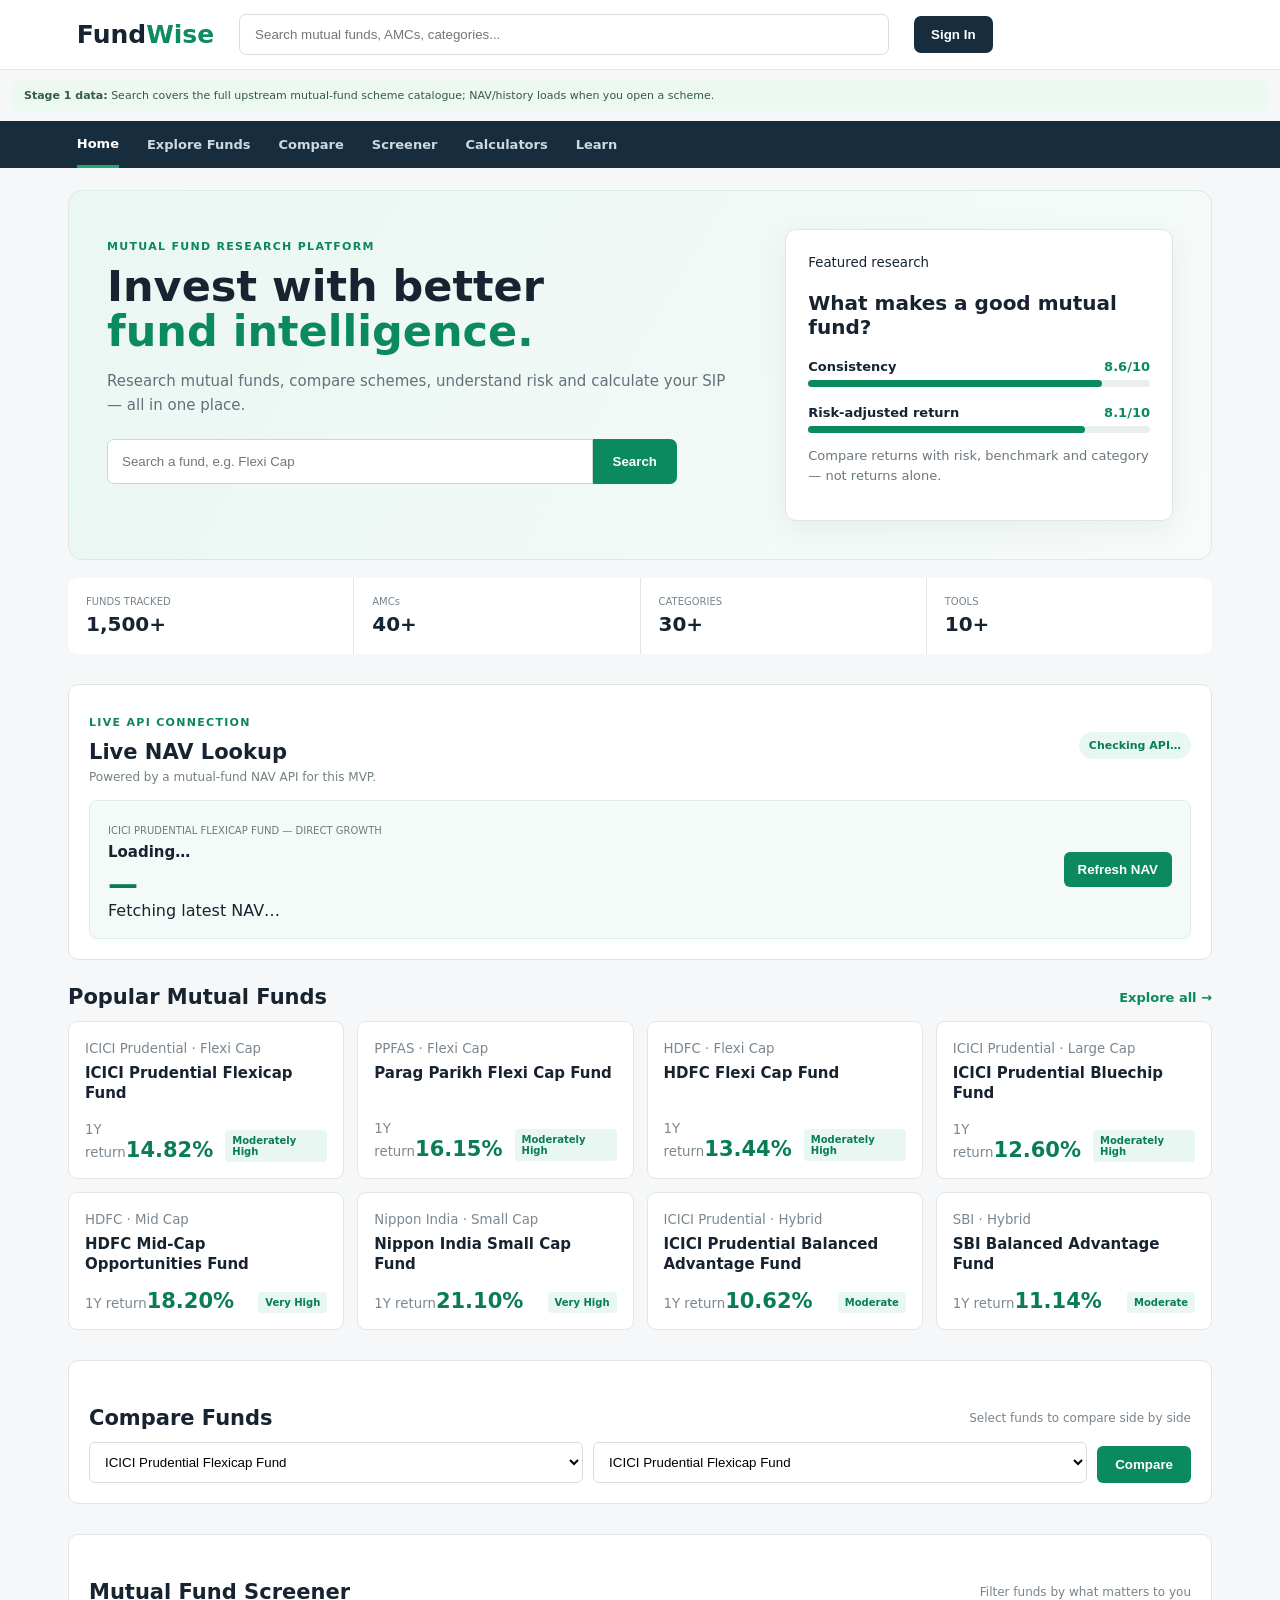
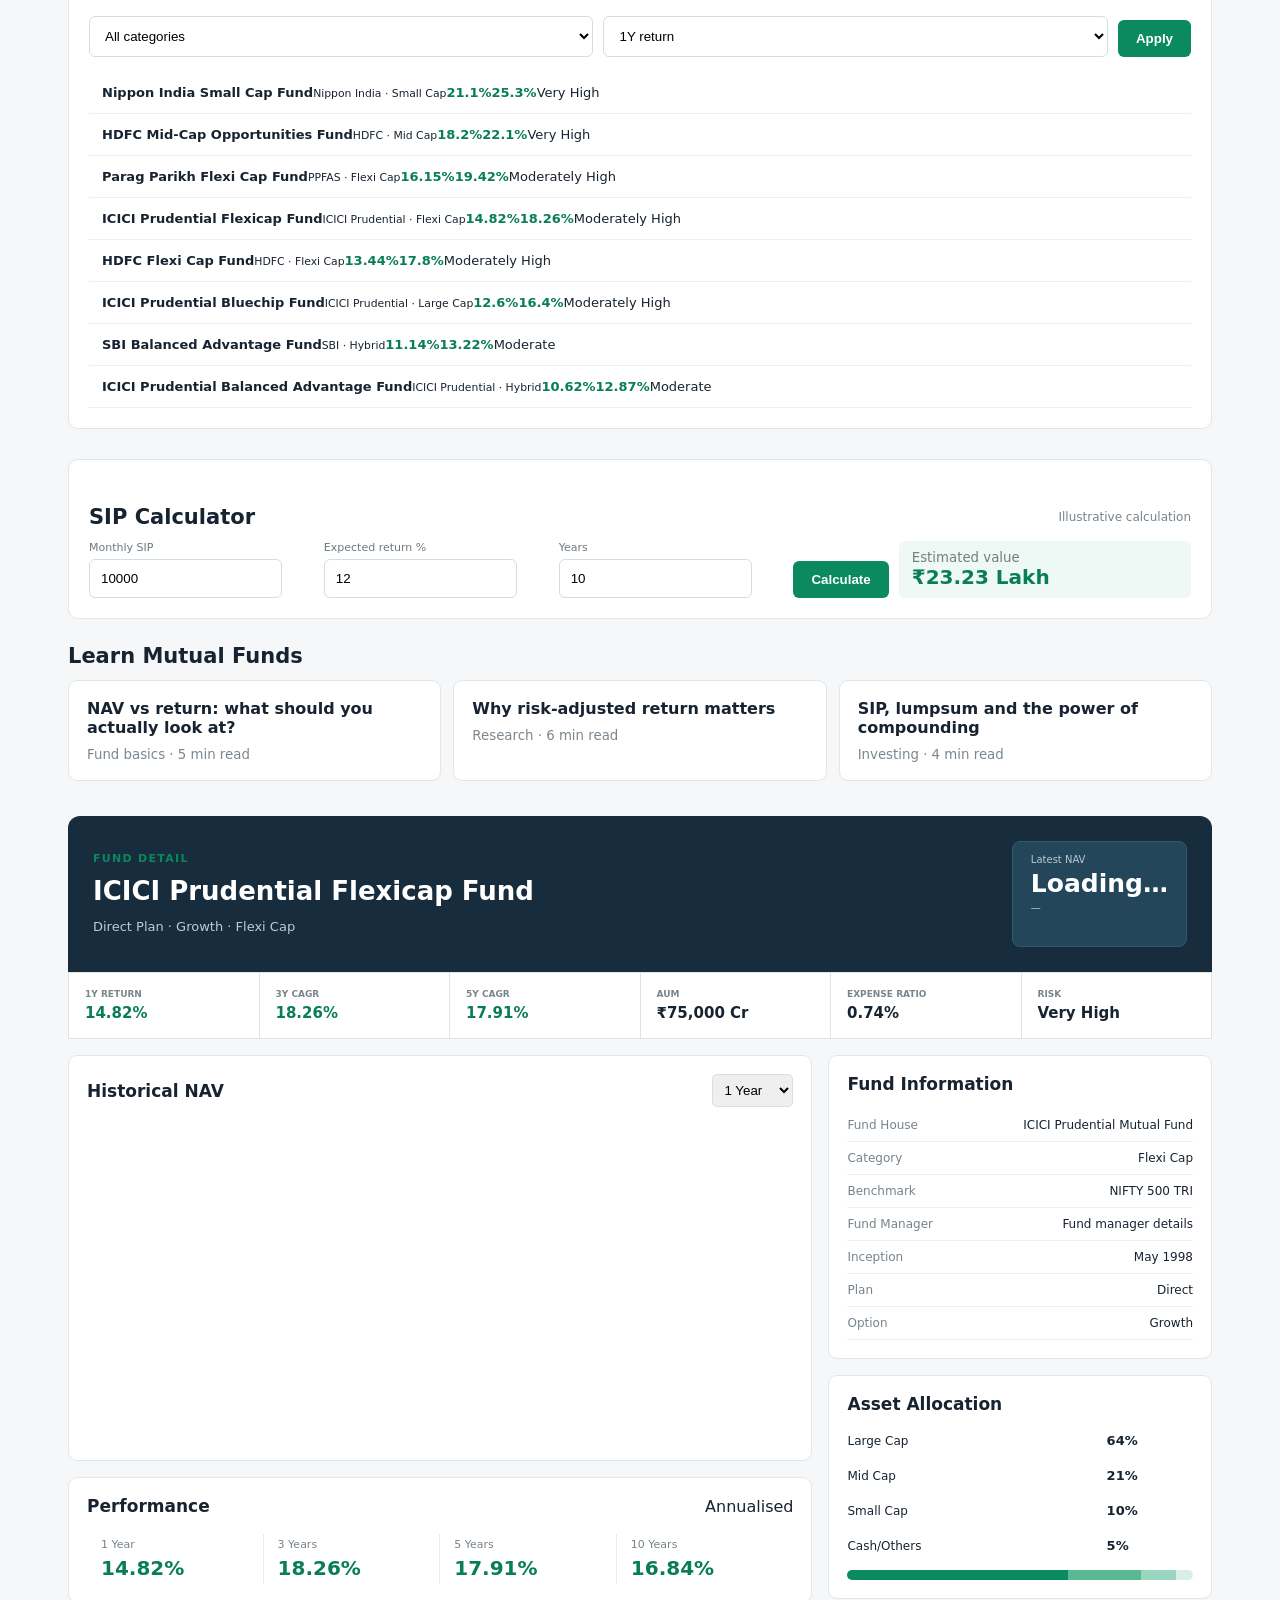
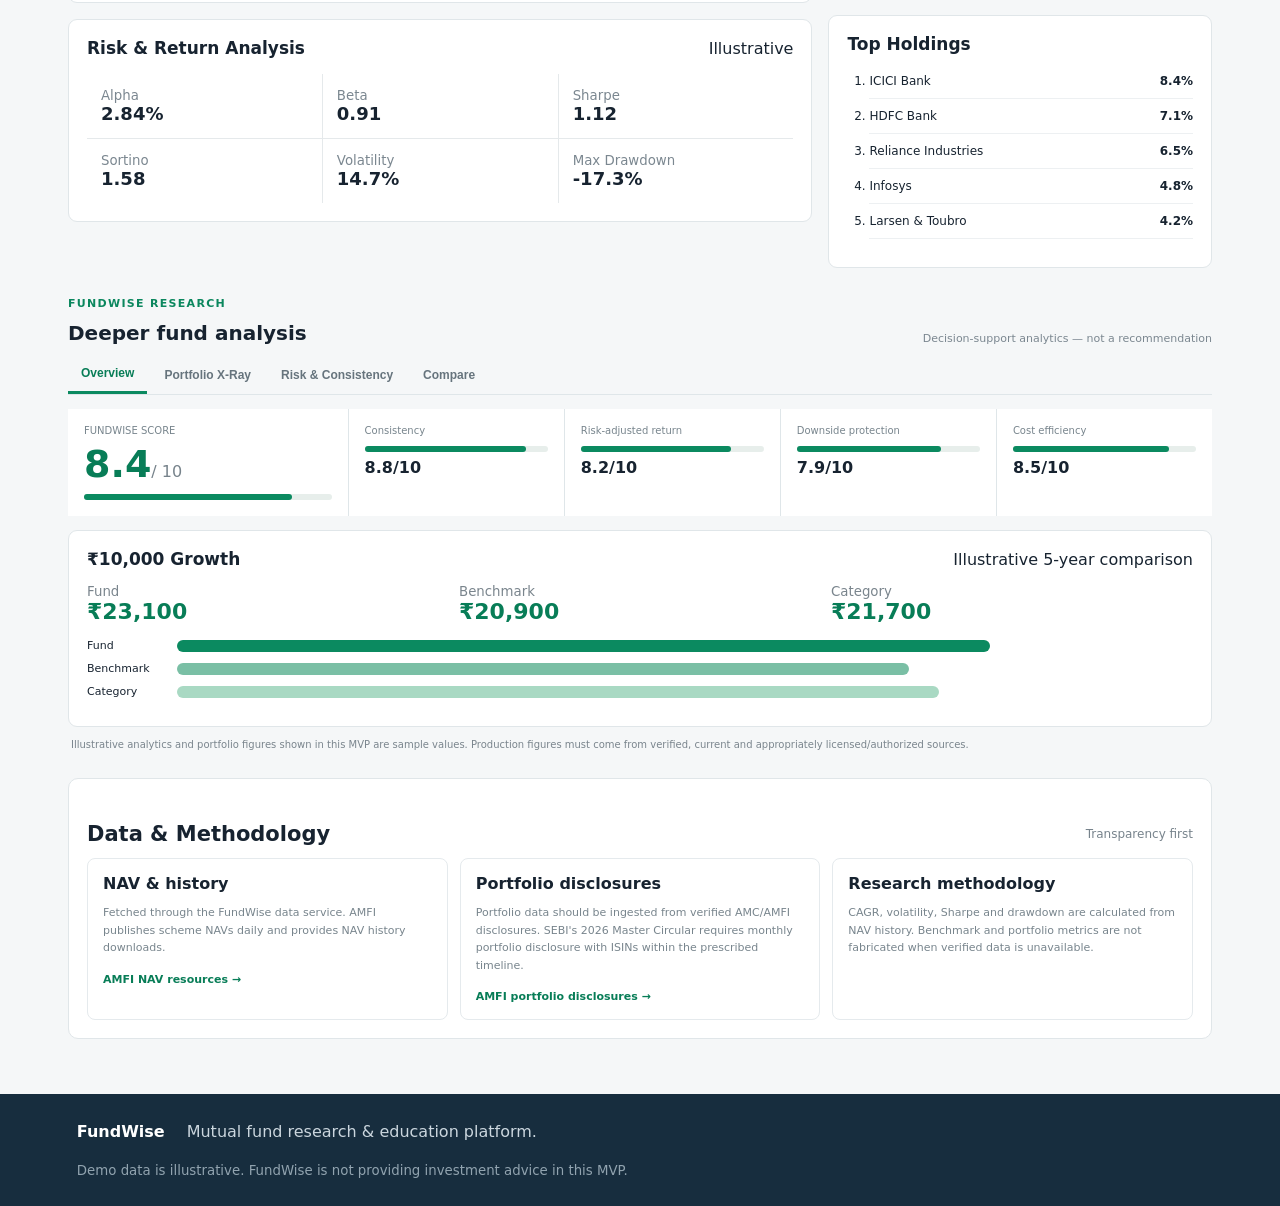
==== commit f55a3756: "Add files via upload" ====
--- a/index.html
+++ b/index.html
@@ -2,73 +2,190 @@
 <html lang="en">
 <head>
 <meta charset="utf-8"><meta name="viewport" content="width=device-width,initial-scale=1">
-<title>FundWise — Fund Details</title>
-<link rel="stylesheet" href="../../styles.css">
+<title>FundWise — Mutual Fund Research</title>
+<link rel="stylesheet" href="styles.css">
 </head>
-<body>
+<body class="home-page">
 <header>
-  <a class="brand" href="index.html">Fund<span>Wise</span></a>
-  <div class="search"><input id="fundSearch" placeholder="Search another mutual fund..."><div id="fundResults"></div></div>
-  <a class="home-link" href="index.html">← All Funds</a>
+  <div class="brand">Fund<span>Wise</span></div>
+  <div class="search"><input id="search" placeholder="Search mutual funds, AMCs, categories..."><div id="results"></div></div>
+  <button class="signin">Sign In</button>
 </header>
-<nav><a class="active" href="#overview">Overview</a><a href="#performance">Performance</a><a href="#portfolio">Portfolio</a><a href="#risk">Risk</a><a href="#compare">Compare</a><a href="index.html#calculators">Calculators</a></nav>
+<div class="data-banner"><b>Stage 1 data:</b> Search covers the full upstream mutual-fund scheme catalogue; NAV/history loads when you open a scheme.</div>
+<nav><a class="active" href="#home">Home</a><a href="#funds">Explore Funds</a><a href="#compare">Compare</a><a href="#screener">Screener</a><a href="#calculators">Calculators</a><a href="#learn">Learn</a></nav>
 
-<main>
-<section class="fund-page-hero">
-  <div><p class="eyebrow">MUTUAL FUND</p><h1 id="fundName">Loading fund…</h1><p id="fundSub">Finding scheme details</p></div>
-  <div class="live-nav-box"><small>LATEST NAV</small><b id="nav">—</b><span id="navDate">—</span></div>
+<main id="home">
+<section class="hero">
+ <div><p class="eyebrow">MUTUAL FUND RESEARCH PLATFORM</p><h1>Invest with better<br><span>fund intelligence.</span></h1>
+ <p class="sub">Research mutual funds, compare schemes, understand risk and calculate your SIP — all in one place.</p>
+ <div class="hero-search"><input id="heroSearch" placeholder="Search a fund, e.g. Flexi Cap"><button onclick="runHeroSearch()">Search</button></div></div>
+ <div class="hero-card"><small>Featured research</small><h3>What makes a good mutual fund?</h3><div class="score"><b>Consistency</b><strong>8.6/10</strong></div><div class="bar"><i style="width:86%"></i></div><div class="score"><b>Risk-adjusted return</b><strong>8.1/10</strong></div><div class="bar"><i style="width:81%"></i></div><p>Compare returns with risk, benchmark and category — not returns alone.</p></div>
 </section>
 
-<section class="fund-metrics">
-  <div><small>1Y RETURN</small><b id="oneY">—</b></div>
-  <div><small>3Y CAGR</small><b id="threeY">—</b></div>
-  <div><small>5Y CAGR</small><b id="fiveY">—</b></div>
-  <div><small>VOLATILITY</small><b id="volatility">—</b></div>
-  <div><small>SHARPE</small><b id="sharpe">—</b></div>
-  <div><small>MAX DRAWDOWN</small><b id="drawdown">—</b></div>
+<section class="quick">
+<div><small>FUNDS TRACKED</small><b>1,500+</b></div><div><small>AMCs</small><b>40+</b></div><div><small>CATEGORIES</small><b>30+</b></div><div><small>TOOLS</small><b>10+</b></div>
 </section>
 
-<section id="overview" class="fund-section">
- <div class="section-title"><h2>Fund Overview</h2><span id="dataStatus">Loading verified NAV data…</span></div>
- <div class="overview-grid">
-  <div class="card"><h3>Fund Information</h3><dl><dt>AMC</dt><dd id="amc">—</dd><dt>Category</dt><dd id="category">—</dd><dt>Scheme Code</dt><dd id="schemeCode">—</dd><dt>Plan</dt><dd>Direct</dd><dt>Option</dt><dd>Growth</dd><dt>Benchmark</dt><dd id="benchmark">—</dd></dl></div>
-  <div class="card"><h3>₹10,000 Growth</h3><p class="muted">Illustrative comparison until benchmark/category history is connected.</p><div class="growth"><div><span>Fund</span><b id="growthFund">—</b></div><div><span>Benchmark</span><b>Data pending</b></div><div><span>Category</span><b>Data pending</b></div></div></div>
-  <div class="card"><h3>FundWise Score</h3><div class="score-big">—<small>Score available after full portfolio + benchmark data ingestion</small></div><p class="muted">We do not fabricate a score when required inputs are unavailable.</p></div>
+<section class="live"><div class="live-title"><div><p class="eyebrow">LIVE API CONNECTION</p><h2>Live NAV Lookup</h2><span>Powered by a mutual-fund NAV API for this MVP.</span></div><div id="apiStatus" class="status">Checking API…</div></div>
+<div class="livebox"><div><small>ICICI PRUDENTIAL FLEXICAP FUND — DIRECT GROWTH</small><h3 id="liveName">Loading…</h3><div class="live-nav" id="liveNav">—</div><div id="liveDate">Fetching latest NAV…</div></div><button onclick="loadLiveFund()">Refresh NAV</button></div></section>
+<section id="funds"><div class="head"><h2>Popular Mutual Funds</h2><a href="#screener">Explore all →</a></div><div class="fundgrid" id="fundGrid"></div></section>
+
+<section id="compare" class="block"><div class="head"><h2>Compare Funds</h2><span>Select funds to compare side by side</span></div>
+<div class="comparebox"><select id="fundA"></select><select id="fundB"></select><button onclick="compareFunds()">Compare</button></div><div id="comparison"></div></section>
+
+<section id="screener" class="block"><div class="head"><h2>Mutual Fund Screener</h2><span>Filter funds by what matters to you</span></div>
+<div class="filters"><select id="cat"><option value="">All categories</option><option>Flexi Cap</option><option>Large Cap</option><option>Mid Cap</option><option>Small Cap</option><option>Hybrid</option></select><select id="sort"><option value="return">1Y return</option><option value="three">3Y CAGR</option><option value="risk">Risk</option></select><button onclick="screenFunds()">Apply</button></div><div class="table" id="screenTable"></div></section>
+
+<section id="calculators" class="block"><div class="head"><h2>SIP Calculator</h2><span>Illustrative calculation</span></div>
+<div class="calc"><div><label>Monthly SIP</label><input id="sip" type="number" value="10000"></div><div><label>Expected return %</label><input id="rate" type="number" value="12"></div><div><label>Years</label><input id="years" type="number" value="10"></div><button onclick="sipCalc()">Calculate</button><div class="answer"><small>Estimated value</small><b id="sipOut">₹23.23 Lakh</b></div></div></section>
+
+<section id="learn" class="learn"><div class="head"><h2>Learn Mutual Funds</h2></div><div class="articles"><article><b>NAV vs return: what should you actually look at?</b><small>Fund basics · 5 min read</small></article><article><b>Why risk-adjusted return matters</b><small>Research · 6 min read</small></article><article><b>SIP, lumpsum and the power of compounding</b><small>Investing · 4 min read</small></article></div></section>
+
+
+<section id="schemePage" class="scheme-page" hidden>
+  <button class="back-btn" onclick="closeScheme()">← Back to funds</button>
+  <div class="scheme-hero">
+    <div>
+      <p class="eyebrow">MUTUAL FUND DETAIL</p>
+      <h2 id="schemeTitle">Fund</h2>
+      <p id="schemeSub">Direct Plan · Growth</p>
+    </div>
+    <div class="scheme-nav"><small>Latest NAV</small><b id="schemeNAV">Loading…</b><span id="schemeNAVDate">—</span></div>
+  </div>
+  <div class="scheme-metrics">
+    <div><small>1Y RETURN</small><b id="s1">—</b></div>
+    <div><small>3Y CAGR</small><b id="s3">—</b></div>
+    <div><small>AUM</small><b id="sAUM">—</b></div>
+    <div><small>RISK</small><b id="sRisk">—</b></div>
+  </div>
+  <div class="scheme-grid">
+    <div class="detail-card">
+      <div class="card-head"><h3>Historical NAV</h3><span>Latest available history</span></div>
+      <div class="chart-large"><canvas id="schemeChart"></canvas></div>
+    </div>
+    <div class="detail-card">
+      <h3>Fund Information</h3>
+      <dl>
+        <dt>AMC</dt><dd id="sAMC">—</dd>
+        <dt>Category</dt><dd id="sCat">—</dd>
+        <dt>Benchmark</dt><dd id="sBenchmark">—</dd>
+        <dt>Plan</dt><dd>Direct</dd>
+        <dt>Option</dt><dd>Growth</dd>
+      </dl>
+    </div>
+  </div>
+  <div class="detail-card">
+    <div class="card-head"><h3>Performance & Risk</h3><span>Illustrative until production data is connected</span></div>
+    <div class="riskgrid">
+      <div><small>Alpha</small><b>—</b></div><div><small>Beta</small><b>—</b></div>
+      <div><small>Sharpe</small><b>—</b></div><div><small>Sortino</small><b>—</b></div>
+      <div><small>Volatility</small><b>—</b></div><div><small>Max Drawdown</small><b>—</b></div>
+    </div>
+  </div>
+  <p class="disclaimer">NAV and historical NAV are fetched from the configured NAV API. Other analytics require verified production data sources.</p>
+</section>
+<section id="fundDetail" class="detail">
+  <div class="detail-top">
+    <div>
+      <p class="eyebrow">FUND DETAIL</p>
+      <h2 id="detailName">ICICI Prudential Flexicap Fund</h2>
+      <p id="detailMeta">Direct Plan · Growth · Flexi Cap</p>
+    </div>
+    <div class="navbox"><small>Latest NAV</small><b id="detailNav">Loading…</b><span id="detailDate">—</span></div>
+  </div>
+  <div class="metrics">
+    <div><small>1Y RETURN</small><b class="green">14.82%</b></div>
+    <div><small>3Y CAGR</small><b class="green">18.26%</b></div>
+    <div><small>5Y CAGR</small><b class="green">17.91%</b></div>
+    <div><small>AUM</small><b>₹75,000 Cr</b></div>
+    <div><small>EXPENSE RATIO</small><b>0.74%</b></div>
+    <div><small>RISK</small><b>Very High</b></div>
+  </div>
+
+  <div class="detail-grid">
+    <div class="detail-main">
+      <div class="detail-card">
+        <div class="card-head"><h3>Historical NAV</h3><select id="period"><option>1 Year</option><option>3 Years</option><option>5 Years</option></select></div>
+        <div class="chart-large"><canvas id="navChart"></canvas></div>
+      </div>
+      <div class="detail-card">
+        <div class="card-head"><h3>Performance</h3><span>Annualised</span></div>
+        <div class="perf"><div><span>1 Year</span><b>14.82%</b></div><div><span>3 Years</span><b>18.26%</b></div><div><span>5 Years</span><b>17.91%</b></div><div><span>10 Years</span><b>16.84%</b></div></div>
+      </div>
+      <div class="detail-card">
+        <div class="card-head"><h3>Risk & Return Analysis</h3><span>Illustrative</span></div>
+        <div class="riskgrid"><div><small>Alpha</small><b>2.84%</b></div><div><small>Beta</small><b>0.91</b></div><div><small>Sharpe</small><b>1.12</b></div><div><small>Sortino</small><b>1.58</b></div><div><small>Volatility</small><b>14.7%</b></div><div><small>Max Drawdown</small><b>-17.3%</b></div></div>
+      </div>
+    </div>
+    <aside>
+      <div class="detail-card"><h3>Fund Information</h3><dl><dt>Fund House</dt><dd>ICICI Prudential Mutual Fund</dd><dt>Category</dt><dd>Flexi Cap</dd><dt>Benchmark</dt><dd>NIFTY 500 TRI</dd><dt>Fund Manager</dt><dd>Fund manager details</dd><dt>Inception</dt><dd>May 1998</dd><dt>Plan</dt><dd>Direct</dd><dt>Option</dt><dd>Growth</dd></dl></div>
+      <div class="detail-card"><h3>Asset Allocation</h3><div class="alloc"><div><span>Large Cap</span><b>64%</b></div><div><span>Mid Cap</span><b>21%</b></div><div><span>Small Cap</span><b>10%</b></div><div><span>Cash/Others</span><b>5%</b></div></div></div>
+      <div class="detail-card"><h3>Top Holdings</h3><ol class="holdings"><li>ICICI Bank <b>8.4%</b></li><li>HDFC Bank <b>7.1%</b></li><li>Reliance Industries <b>6.5%</b></li><li>Infosys <b>4.8%</b></li><li>Larsen & Toubro <b>4.2%</b></li></ol></div>
+    </aside>
+  </div>
+  
+<div class="research-suite">
+  <div class="research-title">
+    <div><p class="eyebrow">FUNDWISE RESEARCH</p><h3>Deeper fund analysis</h3></div>
+    <span>Decision-support analytics — not a recommendation</span>
+  </div>
+
+  <div class="research-tabs">
+    <button class="r-tab active" onclick="showResearch('overview',this)">Overview</button>
+    <button class="r-tab" onclick="showResearch('portfolio',this)">Portfolio X-Ray</button>
+    <button class="r-tab" onclick="showResearch('risk',this)">Risk & Consistency</button>
+    <button class="r-tab" onclick="showResearch('compare',this)">Compare</button>
+  </div>
+
+  <div id="research-overview" class="research-panel">
+    <div class="score-grid">
+      <div class="fund-score"><small>FUNDWISE SCORE</small><b id="fwScore">8.4</b><span>/ 10</span><div class="score-ring"><i id="scoreFill"></i></div></div>
+      <div><small>Consistency</small><div class="mini-meter"><i style="width:88%"></i></div><b>8.8/10</b></div>
+      <div><small>Risk-adjusted return</small><div class="mini-meter"><i style="width:82%"></i></div><b>8.2/10</b></div>
+      <div><small>Downside protection</small><div class="mini-meter"><i style="width:79%"></i></div><b>7.9/10</b></div>
+      <div><small>Cost efficiency</small><div class="mini-meter"><i style="width:85%"></i></div><b>8.5/10</b></div>
+    </div>
+    <div class="growth-card">
+      <div class="card-head"><h3>₹10,000 Growth</h3><span>Illustrative 5-year comparison</span></div>
+      <div class="growth-values"><div><small>Fund</small><b id="growthFund">₹23,100</b></div><div><small>Benchmark</small><b id="growthBench">₹20,900</b></div><div><small>Category</small><b id="growthCat">₹21,700</b></div></div>
+      <div class="growth-bars"><div><span>Fund</span><i id="barFund"></i></div><div><span>Benchmark</span><i id="barBench"></i></div><div><span>Category</span><i id="barCat"></i></div></div>
+    </div>
+  </div>
+
+  <div id="research-portfolio" class="research-panel" hidden>
+    <div class="xray-grid">
+      <div class="detail-card"><h3>Asset Allocation</h3><div class="donut"><i></i><b id="equityPct">95%</b></div><div class="legend"><span>Equity <b>95%</b></span><span>Debt/Cash <b>5%</b></span></div></div>
+      <div class="detail-card"><h3>Market Cap</h3><div class="capbar"><i style="width:64%"></i><i style="width:21%"></i><i style="width:10%"></i><i style="width:5%"></i></div><div class="legend"><span>Large <b>64%</b></span><span>Mid <b>21%</b></span><span>Small <b>10%</b></span><span>Other <b>5%</b></span></div></div>
+      <div class="detail-card"><h3>Top Holdings</h3><ol class="holdings"><li>ICICI Bank <b>8.4%</b></li><li>HDFC Bank <b>7.1%</b></li><li>Reliance Industries <b>6.5%</b></li><li>Infosys <b>4.8%</b></li><li>Larsen & Toubro <b>4.2%</b></li></ol></div>
+      <div class="detail-card"><h3>Sector Exposure</h3><div class="sector"><span>Financial Services <b>27%</b></span><i style="width:27%"></i><span>Technology <b>12%</b></span><i style="width:12%"></i><span>Industrials <b>10%</b></span><i style="width:10%"></i><span>Consumer <b>9%</b></span><i style="width:9%"></i></div></div>
+    </div>
+  </div>
+
+  <div id="research-risk" class="research-panel" hidden>
+    <div class="consistency-grid">
+      <div class="detail-card"><h3>Rolling Return Consistency</h3><div class="big-stat">78% <small>of 5Y rolling periods beat benchmark</small></div><div class="timeline"><i style="width:78%"></i></div><p>Use rolling periods to reduce the distortion caused by selecting a single start date.</p></div>
+      <div class="detail-card"><h3>Maximum Drawdown</h3><div class="drawdown"><b>-17.3%</b><span>Fund</span><b>-22.4%</b><span>Benchmark</span></div><p>Lower drawdown indicates better historical downside containment, but does not predict future losses.</p></div>
+    </div>
+    <div class="detail-card"><h3>Return vs Risk</h3><div class="riskmatrix"><div class="dot d1">Fund</div><div class="axis x">Risk →</div><div class="axis y">Return ↑</div></div></div>
+  </div>
+
+  <div id="research-compare" class="research-panel" hidden>
+    <div class="compare-pro"><select id="proA"></select><select id="proB"></select><button onclick="runProCompare()">Compare</button></div>
+    <div id="proCompareTable" class="pro-table"></div>
+  </div>
+</div>
+<p class="disclaimer">Illustrative analytics and portfolio figures shown in this MVP are sample values. Production figures must come from verified, current and appropriately licensed/authorized sources.</p>
+</section>
+
+<section class="sources">
+ <div class="head"><h2>Data & Methodology</h2><span>Transparency first</span></div>
+ <div class="source-grid">
+  <div><b>NAV & history</b><p>Fetched through the FundWise data service. AMFI publishes scheme NAVs daily and provides NAV history downloads.</p><a href="https://www.amfiindia.com/net-asset-value/nav-download" target="_blank" rel="noopener">AMFI NAV resources →</a></div>
+  <div><b>Portfolio disclosures</b><p>Portfolio data should be ingested from verified AMC/AMFI disclosures. SEBI's 2026 Master Circular requires monthly portfolio disclosure with ISINs within the prescribed timeline.</p><a href="https://www.amfiindia.com/online-center/portfolio-disclosure" target="_blank" rel="noopener">AMFI portfolio disclosures →</a></div>
+  <div><b>Research methodology</b><p>CAGR, volatility, Sharpe and drawdown are calculated from NAV history. Benchmark and portfolio metrics are not fabricated when verified data is unavailable.</p></div>
  </div>
 </section>
-
-<section id="performance" class="fund-section">
- <div class="section-title"><h2>Historical NAV & Performance</h2><span>From NAV history</span></div>
- <div class="card"><div class="chart-controls"><button class="period active" data-days="365">1Y</button><button class="period" data-days="1095">3Y</button><button class="period" data-days="1825">5Y</button></div><div class="fund-chart"><canvas id="chart"></canvas></div></div>
-</section>
-
-<section id="portfolio" class="fund-section">
- <div class="section-title"><h2>Portfolio X-Ray</h2><span>Verified disclosure required</span></div>
- <div class="portfolio-grid">
-  <div class="card"><h3>Asset Allocation</h3><div class="empty-state">Portfolio data will appear here after verified AMC/AMFI disclosure ingestion.</div></div>
-  <div class="card"><h3>Top Holdings</h3><div class="empty-state">Waiting for the latest portfolio disclosure.</div></div>
-  <div class="card"><h3>Sector Allocation</h3><div class="empty-state">Waiting for verified sector classification.</div></div>
- </div>
-</section>
-
-<section id="risk" class="fund-section">
- <div class="section-title"><h2>Risk & Consistency</h2><span>Calculated from NAV history</span></div>
- <div class="risk-cards">
-  <div class="card"><h3>Volatility</h3><b class="risk-number" id="vol2">—</b><p class="muted">Annualised from available NAV observations.</p></div>
-  <div class="card"><h3>Sharpe Ratio</h3><b class="risk-number" id="sharpe2">—</b><p class="muted">Uses the configured risk-free assumption.</p></div>
-  <div class="card"><h3>Maximum Drawdown</h3><b class="risk-number" id="dd2">—</b><p class="muted">Largest peak-to-trough decline in available history.</p></div>
- </div>
-</section>
-
-<section id="compare" class="fund-section">
- <div class="section-title"><h2>Compare This Fund</h2><span>Choose another scheme</span></div>
- <div class="card compare-box"><select id="otherFund"></select><button onclick="compareSelected()">Compare</button></div>
- <div id="comparison"></div>
-</section>
-
-<section class="sources"><div class="section-title"><h2>Data & Methodology</h2><span>Transparency first</span></div><p>FundWise separates verified NAV-derived analytics from data that requires portfolio, benchmark, AUM and expense-ratio disclosures. Production deployment should use appropriately licensed/authorized data sources.</p></section>
 </main>
-<footer><b>FundWise</b><span>Mutual fund research & education platform.</span><small>Not investment advice. Data may be delayed or incomplete.</small></footer>
-<script src="../../fund.js"></script>
-</body>
-</html>+<footer><b>FundWise</b><span>Mutual fund research & education platform.</span><small>Demo data is illustrative. FundWise is not providing investment advice in this MVP.</small></footer>
+<script src="app.js"></script>
+</body></html>
--- a/styles.css
+++ b/styles.css
@@ -11,3 +11,12 @@
 
 .home-link{color:#0b8a60;text-decoration:none;font-size:13px;font-weight:800;white-space:nowrap}.search-result-link,.search #results div{cursor:pointer}.search #results div:hover{background:#f2f8f5}
 .fund-page-hero{background:#172d3e;color:#fff;border-radius:12px;padding:28px;display:flex;justify-content:space-between;gap:20px;margin-top:22px}.fund-page-hero h1{font-size:30px;margin:5px 0}.fund-page-hero p:not(.eyebrow){color:#c1cdd5;font-size:13px}.live-nav-box{background:#24465a;border:1px solid #36596d;border-radius:8px;padding:13px 18px;min-width:170px}.live-nav-box small,.live-nav-box span{display:block;color:#b9c8d0;font-size:10px}.live-nav-box b{display:block;font-size:27px;margin:5px 0}.fund-metrics{display:grid;grid-template-columns:repeat(6,1fr);gap:1px;background:#dce4e8}.fund-metrics div{background:#fff;padding:17px}.fund-metrics small{display:block;color:#78858d;font-size:9px;font-weight:800}.fund-metrics b{display:block;margin-top:5px;font-size:16px}.fund-section{margin-top:28px}.section-title{display:flex;align-items:end;justify-content:space-between;margin-bottom:12px}.section-title h2{margin:0;font-size:21px}.section-title span{font-size:11px;color:#78858d}.overview-grid{display:grid;grid-template-columns:1fr 1fr 1fr;gap:13px}.card{background:#fff;border:1px solid #e0e6e9;border-radius:9px;padding:18px}.card h3{margin:0;font-size:16px}.card dl{margin-top:12px}.card dt{float:left;clear:left;width:45%;font-size:11px;color:#7b8790;padding:8px 0;border-bottom:1px solid #edf0f2}.card dd{margin-left:45%;text-align:right;font-size:11px;padding:8px 0;border-bottom:1px solid #edf0f2}.muted{font-size:11px;color:#78858d;line-height:1.5}.growth{display:grid;grid-template-columns:repeat(3,1fr);gap:8px;margin-top:20px}.growth span{display:block;font-size:10px;color:#7b8790}.growth b{font-size:16px}.score-big{font-size:42px;color:#087d57;font-weight:900;margin-top:20px}.score-big small{display:block;font-size:11px;color:#78858d;font-weight:500}.chart-controls{display:flex;gap:5px}.period{border:0;background:#eef2f1;padding:7px 11px;border-radius:5px;font-size:11px;font-weight:800}.period.active{background:#0b8a60;color:#fff}.fund-chart{height:350px;margin-top:12px}.fund-chart canvas{width:100%;height:100%}.portfolio-grid,.risk-cards{display:grid;grid-template-columns:repeat(3,1fr);gap:13px}.empty-state{padding:35px 10px;text-align:center;color:#7a858d;font-size:11px;line-height:1.5}.risk-number{display:block;font-size:30px;color:#087d57;margin-top:18px}.compare-box{display:flex;gap:8px}.compare-box select{flex:1;padding:11px;border:1px solid #d5dde2;border-radius:6px}.compare-box button{background:#0b8a60;color:#fff;border:0;border-radius:6px;padding:11px 18px;font-weight:800}.comparison{margin-top:12px}.comparison a{color:#087d57;font-size:12px;font-weight:800;text-decoration:none}.sources{margin-top:28px;background:#fff;border:1px solid #e0e6e9;border-radius:10px;padding:18px}.sources p{font-size:11px;color:#78858d;line-height:1.6}@media(max-width:800px){.fund-page-hero{flex-direction:column}.fund-metrics{grid-template-columns:repeat(3,1fr)}.overview-grid,.portfolio-grid,.risk-cards{grid-template-columns:1fr}}@media(max-width:500px){.home-link{font-size:11px}.fund-metrics{grid-template-columns:repeat(2,1fr)}.growth{grid-template-columns:1fr}.compare-box{flex-direction:column}.fund-chart{height:260px}}
+
+.fund-link,.search-result-link,.screen-link{display:block;text-decoration:none;color:inherit}
+.fund-link:visited,.search-result-link:visited,.screen-link:visited{color:inherit}
+.fund-link:hover{border-color:#0b8a60;box-shadow:0 4px 16px #123a2510}
+.search-result-link{padding:10px 12px;border-bottom:1px solid #edf0f2;font-size:12px}
+.search-result-link:hover{background:#f2f8f5}
+.search-result-link small{color:#7a858d}
+
+.data-banner{margin:10px 12px;padding:9px 12px;border-radius:7px;background:#eef8f3;color:#315a4a;font-size:11px}.search-loading{padding:12px;color:#758189;font-size:12px}
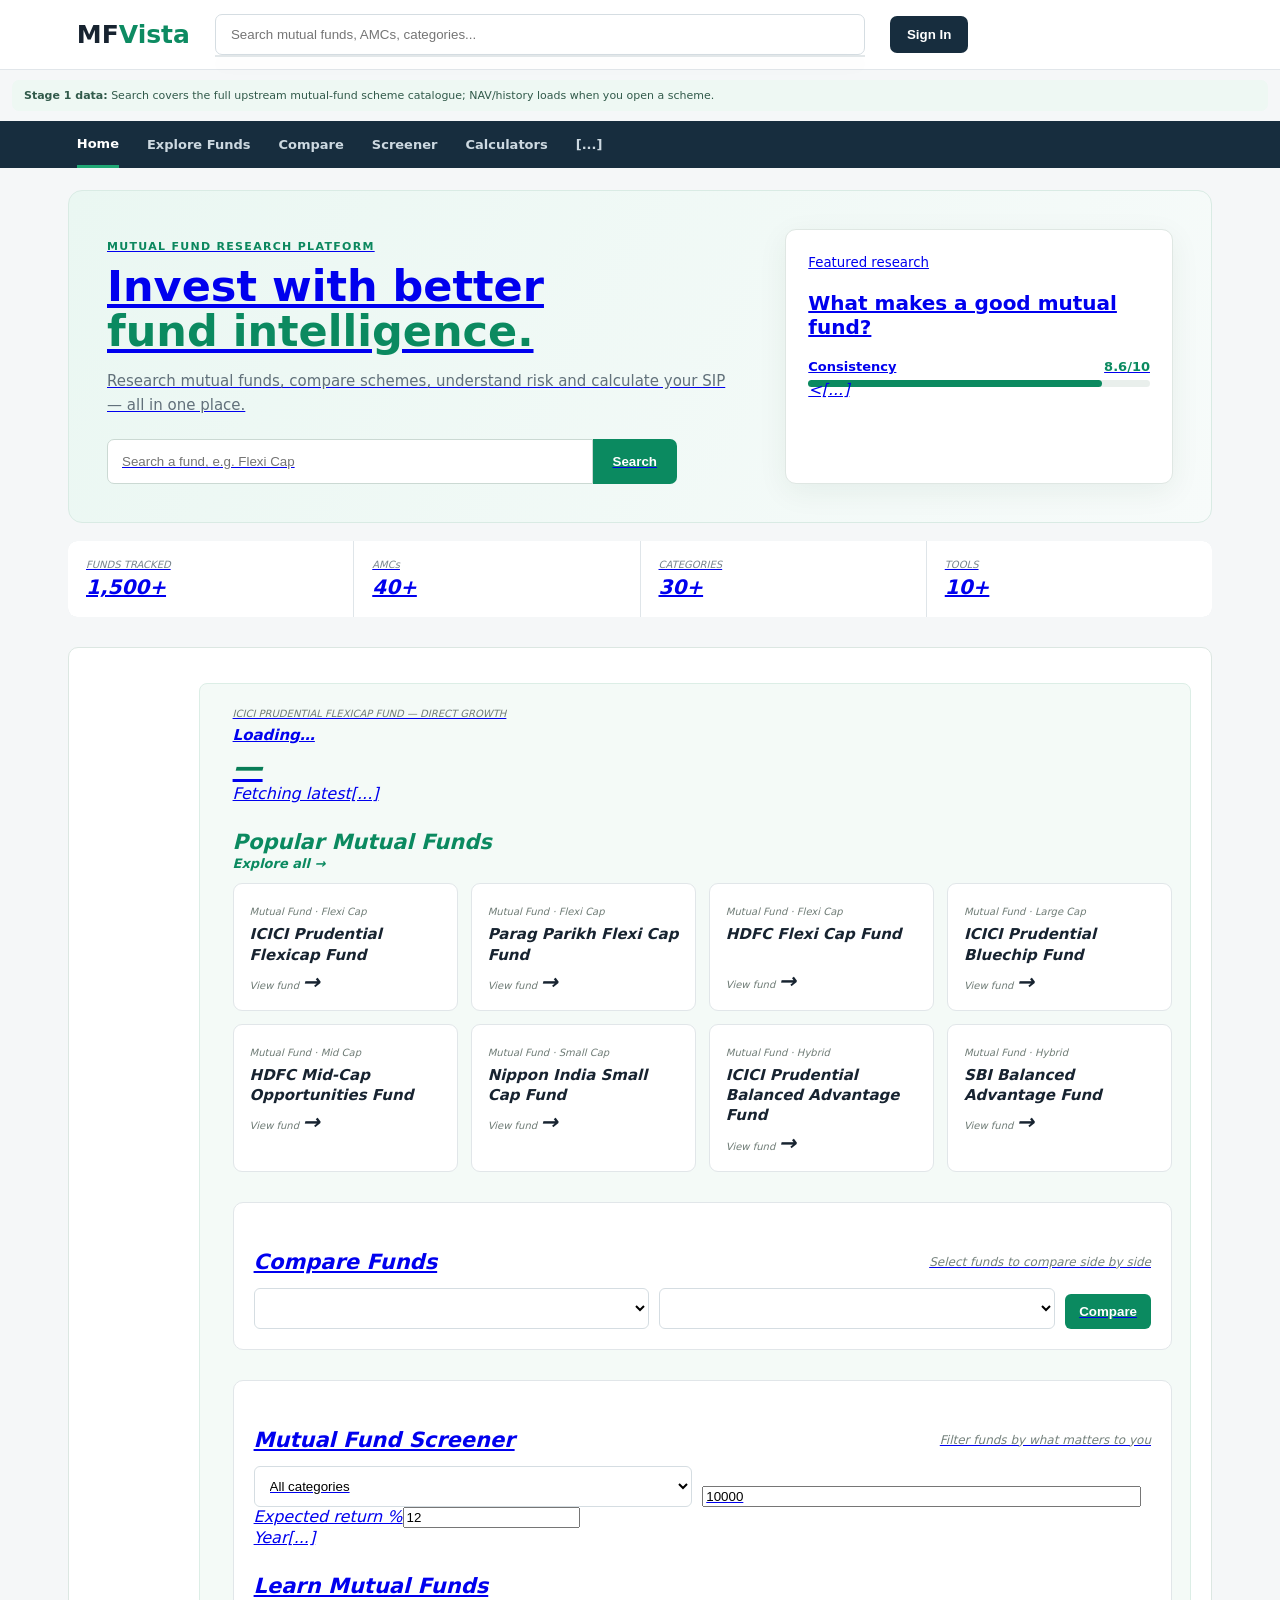
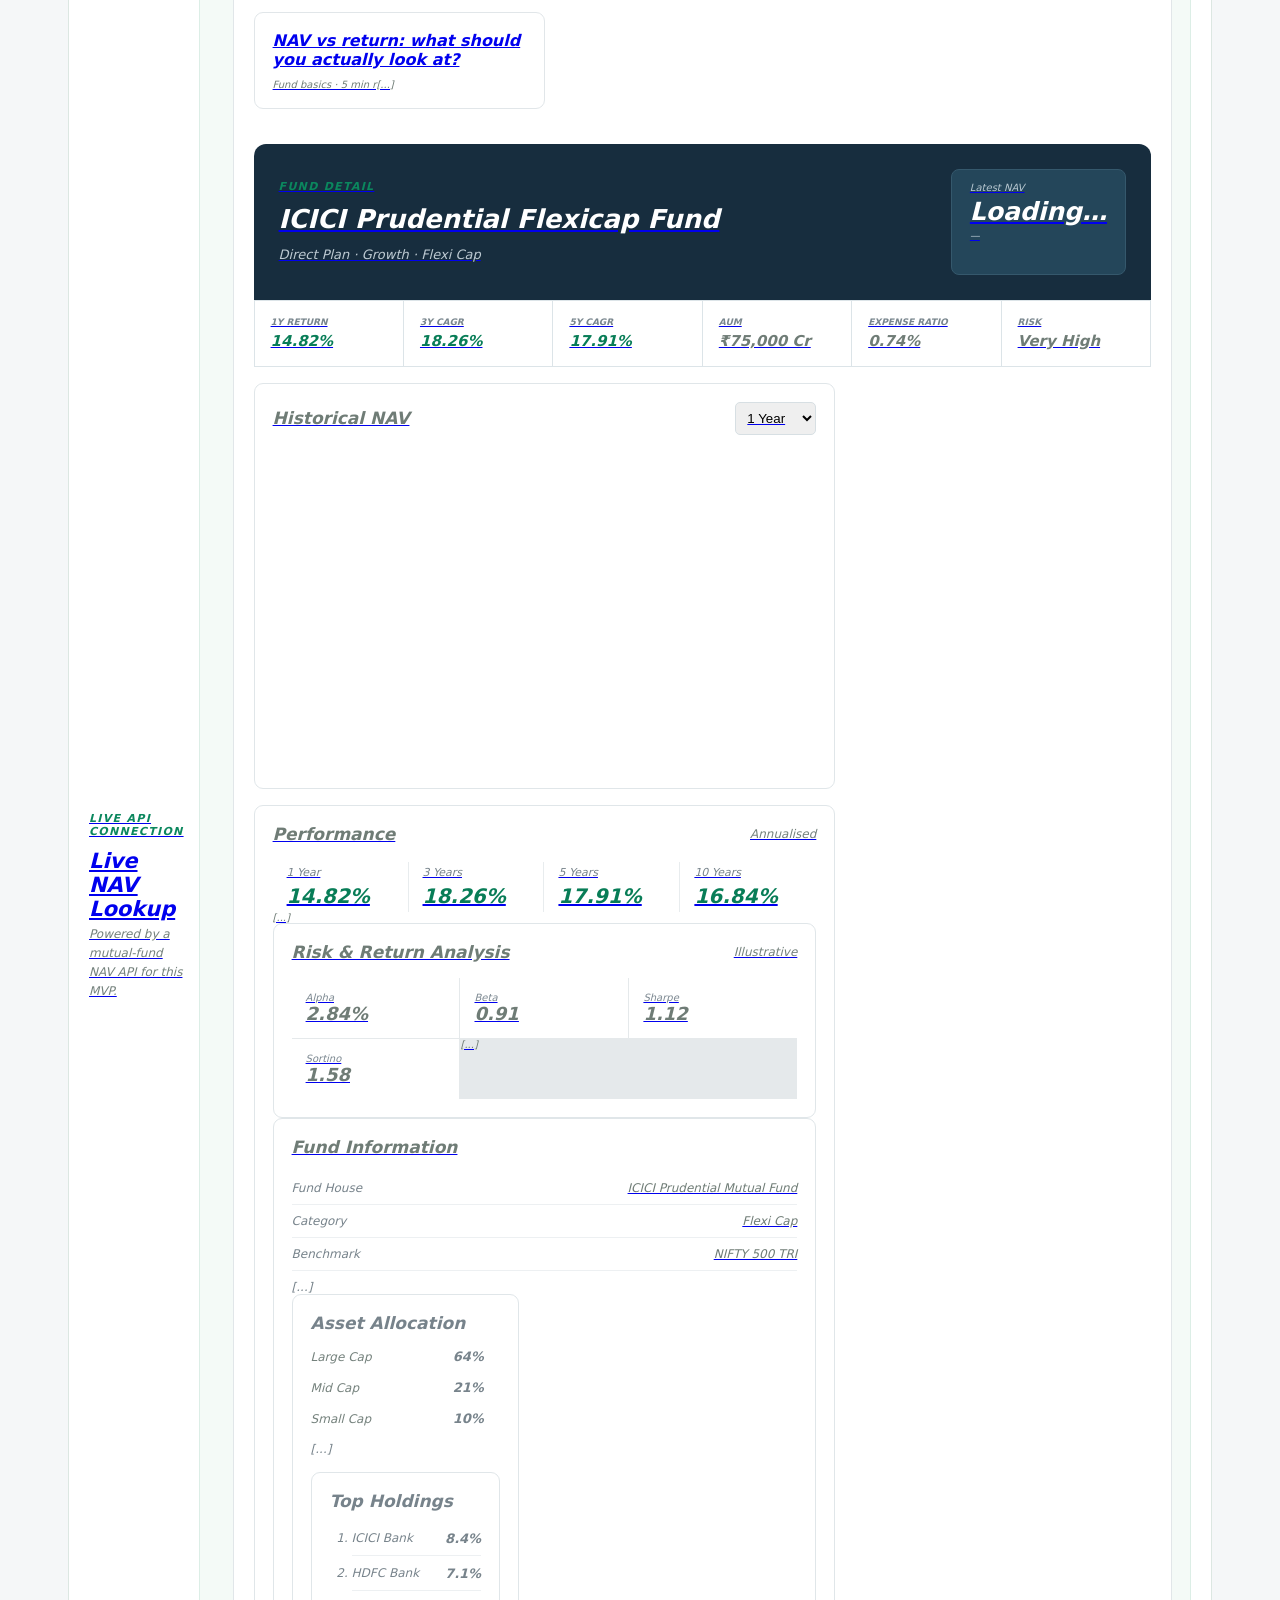
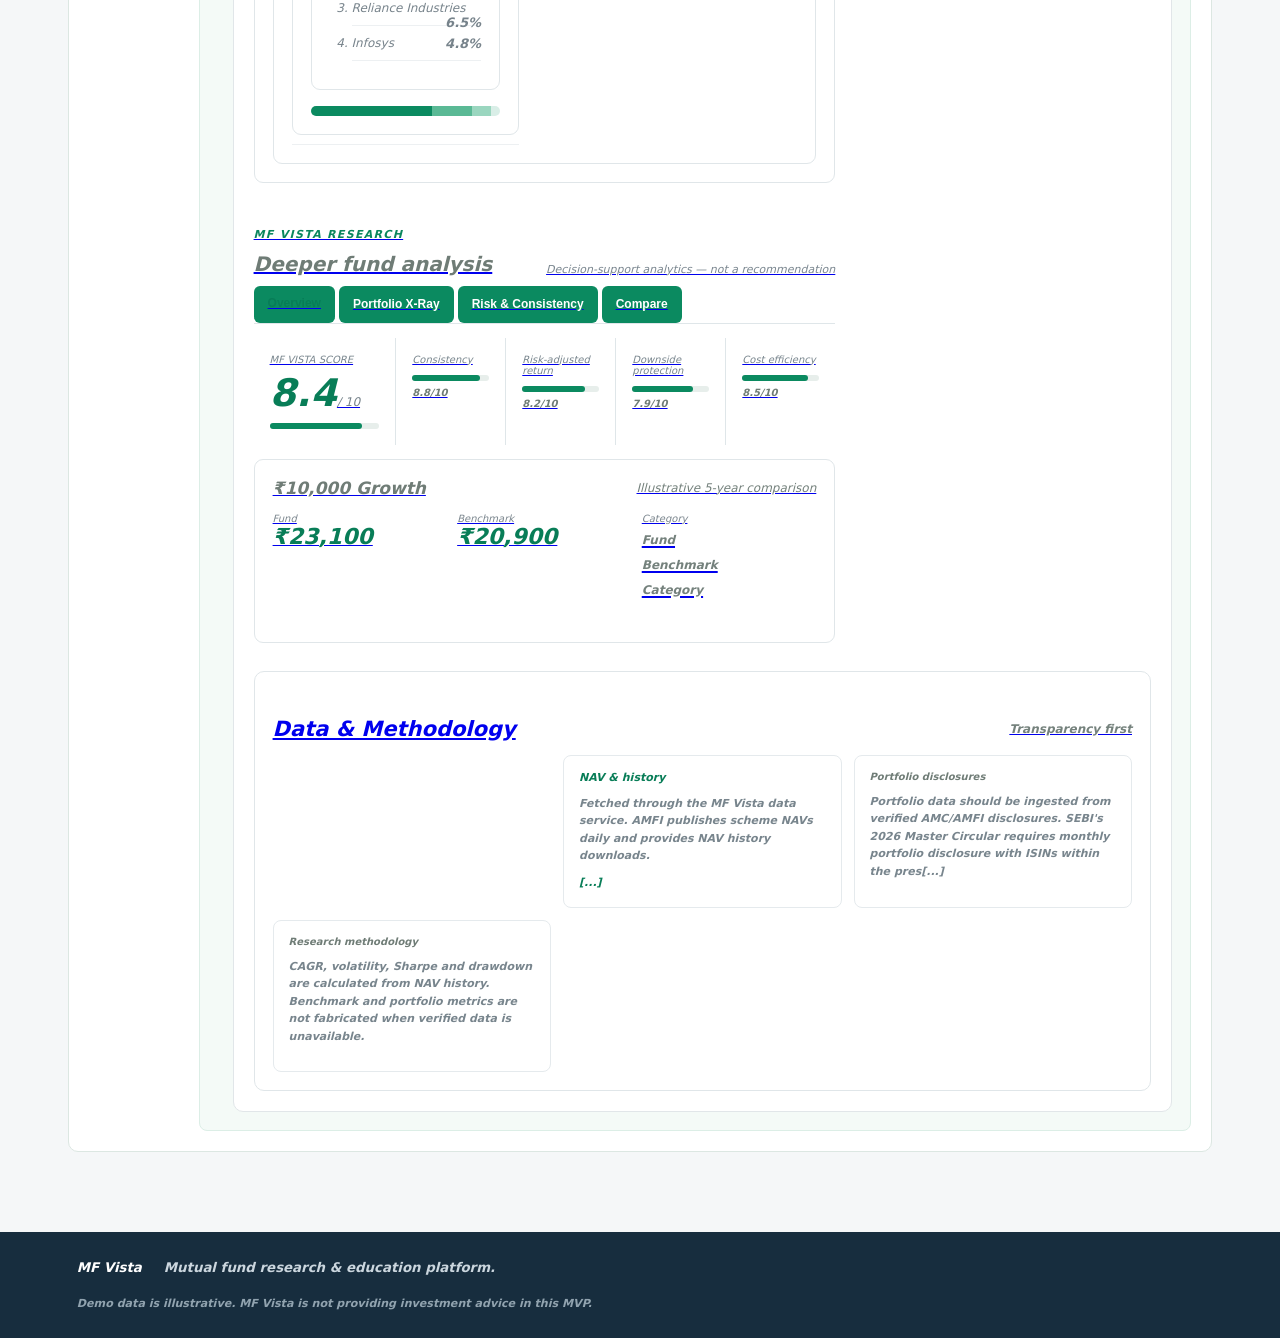
==== commit ce0aa6b8: "Replace FundWise with MF Vista in index.html" ====
--- a/index.html
+++ b/index.html
@@ -2,44 +2,44 @@
 <html lang="en">
 <head>
 <meta charset="utf-8"><meta name="viewport" content="width=device-width,initial-scale=1">
-<title>FundWise — Mutual Fund Research</title>
+<title>MF Vista — Mutual Fund Research</title>
 <link rel="stylesheet" href="styles.css">
 </head>
 <body class="home-page">
 <header>
-  <div class="brand">Fund<span>Wise</span></div>
+  <div class="brand">MF<span>Vista</span></div>
   <div class="search"><input id="search" placeholder="Search mutual funds, AMCs, categories..."><div id="results"></div></div>
   <button class="signin">Sign In</button>
 </header>
 <div class="data-banner"><b>Stage 1 data:</b> Search covers the full upstream mutual-fund scheme catalogue; NAV/history loads when you open a scheme.</div>
-<nav><a class="active" href="#home">Home</a><a href="#funds">Explore Funds</a><a href="#compare">Compare</a><a href="#screener">Screener</a><a href="#calculators">Calculators</a><a href="#learn">Learn</a></nav>
+<nav><a class="active" href="#home">Home</a><a href="#funds">Explore Funds</a><a href="#compare">Compare</a><a href="#screener">Screener</a><a href="#calculators">Calculators</a><a href="#learn">[...]</nav>
 
 <main id="home">
 <section class="hero">
  <div><p class="eyebrow">MUTUAL FUND RESEARCH PLATFORM</p><h1>Invest with better<br><span>fund intelligence.</span></h1>
  <p class="sub">Research mutual funds, compare schemes, understand risk and calculate your SIP — all in one place.</p>
  <div class="hero-search"><input id="heroSearch" placeholder="Search a fund, e.g. Flexi Cap"><button onclick="runHeroSearch()">Search</button></div></div>
- <div class="hero-card"><small>Featured research</small><h3>What makes a good mutual fund?</h3><div class="score"><b>Consistency</b><strong>8.6/10</strong></div><div class="bar"><i style="width:86%"></i></div><div class="score"><b>Risk-adjusted return</b><strong>8.1/10</strong></div><div class="bar"><i style="width:81%"></i></div><p>Compare returns with risk, benchmark and category — not returns alone.</p></div>
+ <div class="hero-card"><small>Featured research</small><h3>What makes a good mutual fund?</h3><div class="score"><b>Consistency</b><strong>8.6/10</strong></div><div class="bar"><i style="width:86%"><[...]</div>
 </section>
 
 <section class="quick">
 <div><small>FUNDS TRACKED</small><b>1,500+</b></div><div><small>AMCs</small><b>40+</b></div><div><small>CATEGORIES</small><b>30+</b></div><div><small>TOOLS</small><b>10+</b></div>
 </section>
 
-<section class="live"><div class="live-title"><div><p class="eyebrow">LIVE API CONNECTION</p><h2>Live NAV Lookup</h2><span>Powered by a mutual-fund NAV API for this MVP.</span></div><div id="apiStatus" class="status">Checking API…</div></div>
-<div class="livebox"><div><small>ICICI PRUDENTIAL FLEXICAP FUND — DIRECT GROWTH</small><h3 id="liveName">Loading…</h3><div class="live-nav" id="liveNav">—</div><div id="liveDate">Fetching latest NAV…</div></div><button onclick="loadLiveFund()">Refresh NAV</button></div></section>
+<section class="live"><div class="live-title"><div><p class="eyebrow">LIVE API CONNECTION</p><h2>Live NAV Lookup</h2><span>Powered by a mutual-fund NAV API for this MVP.</span></div><div id="apiStatus[...]">
+<div class="livebox"><div><small>ICICI PRUDENTIAL FLEXICAP FUND — DIRECT GROWTH</small><h3 id="liveName">Loading…</h3><div class="live-nav" id="liveNav">—</div><div id="liveDate">Fetching latest[...]</div>
 <section id="funds"><div class="head"><h2>Popular Mutual Funds</h2><a href="#screener">Explore all →</a></div><div class="fundgrid" id="fundGrid"></div></section>
 
 <section id="compare" class="block"><div class="head"><h2>Compare Funds</h2><span>Select funds to compare side by side</span></div>
 <div class="comparebox"><select id="fundA"></select><select id="fundB"></select><button onclick="compareFunds()">Compare</button></div><div id="comparison"></div></section>
 
 <section id="screener" class="block"><div class="head"><h2>Mutual Fund Screener</h2><span>Filter funds by what matters to you</span></div>
-<div class="filters"><select id="cat"><option value="">All categories</option><option>Flexi Cap</option><option>Large Cap</option><option>Mid Cap</option><option>Small Cap</option><option>Hybrid</option></select><select id="sort"><option value="return">1Y return</option><option value="three">3Y CAGR</option><option value="risk">Risk</option></select><button onclick="screenFunds()">Apply</button></div><div class="table" id="screenTable"></div></section>
+<div class="filters"><select id="cat"><option value="">All categories</option><option>Flexi Cap</option><option>Large Cap</option><option>Mid Cap</option><option>Small Cap</option><option>Hybrid</opti>[...]</div>
 
 <section id="calculators" class="block"><div class="head"><h2>SIP Calculator</h2><span>Illustrative calculation</span></div>
-<div class="calc"><div><label>Monthly SIP</label><input id="sip" type="number" value="10000"></div><div><label>Expected return %</label><input id="rate" type="number" value="12"></div><div><label>Years</label><input id="years" type="number" value="10"></div><button onclick="sipCalc()">Calculate</button><div class="answer"><small>Estimated value</small><b id="sipOut">₹23.23 Lakh</b></div></div></section>
+<div class="calc"><div><label>Monthly SIP</label><input id="sip" type="number" value="10000"></div><div><label>Expected return %</label><input id="rate" type="number" value="12"></div><div><label>Year[...]</div>
 
-<section id="learn" class="learn"><div class="head"><h2>Learn Mutual Funds</h2></div><div class="articles"><article><b>NAV vs return: what should you actually look at?</b><small>Fund basics · 5 min read</small></article><article><b>Why risk-adjusted return matters</b><small>Research · 6 min read</small></article><article><b>SIP, lumpsum and the power of compounding</b><small>Investing · 4 min read</small></article></div></section>
+<section id="learn" class="learn"><div class="head"><h2>Learn Mutual Funds</h2></div><div class="articles"><article><b>NAV vs return: what should you actually look at?</b><small>Fund basics · 5 min r[...]</article></div>
 
 
 <section id="schemePage" class="scheme-page" hidden>
@@ -110,23 +110,23 @@
       </div>
       <div class="detail-card">
         <div class="card-head"><h3>Performance</h3><span>Annualised</span></div>
-        <div class="perf"><div><span>1 Year</span><b>14.82%</b></div><div><span>3 Years</span><b>18.26%</b></div><div><span>5 Years</span><b>17.91%</b></div><div><span>10 Years</span><b>16.84%</b></div></div>
+        <div class="perf"><div><span>1 Year</span><b>14.82%</b></div><div><span>3 Years</span><b>18.26%</b></div><div><span>5 Years</span><b>17.91%</b></div><div><span>10 Years</span><b>16.84%</b></div>[...]
       </div>
       <div class="detail-card">
         <div class="card-head"><h3>Risk & Return Analysis</h3><span>Illustrative</span></div>
-        <div class="riskgrid"><div><small>Alpha</small><b>2.84%</b></div><div><small>Beta</small><b>0.91</b></div><div><small>Sharpe</small><b>1.12</b></div><div><small>Sortino</small><b>1.58</b></div><div><small>Volatility</small><b>14.7%</b></div><div><small>Max Drawdown</small><b>-17.3%</b></div></div>
+        <div class="riskgrid"><div><small>Alpha</small><b>2.84%</b></div><div><small>Beta</small><b>0.91</b></div><div><small>Sharpe</small><b>1.12</b></div><div><small>Sortino</small><b>1.58</b></div>[...]
       </div>
     </div>
     <aside>
-      <div class="detail-card"><h3>Fund Information</h3><dl><dt>Fund House</dt><dd>ICICI Prudential Mutual Fund</dd><dt>Category</dt><dd>Flexi Cap</dd><dt>Benchmark</dt><dd>NIFTY 500 TRI</dd><dt>Fund Manager</dt><dd>Fund manager details</dd><dt>Inception</dt><dd>May 1998</dd><dt>Plan</dt><dd>Direct</dd><dt>Option</dt><dd>Growth</dd></dl></div>
-      <div class="detail-card"><h3>Asset Allocation</h3><div class="alloc"><div><span>Large Cap</span><b>64%</b></div><div><span>Mid Cap</span><b>21%</b></div><div><span>Small Cap</span><b>10%</b></div><div><span>Cash/Others</span><b>5%</b></div></div></div>
-      <div class="detail-card"><h3>Top Holdings</h3><ol class="holdings"><li>ICICI Bank <b>8.4%</b></li><li>HDFC Bank <b>7.1%</b></li><li>Reliance Industries <b>6.5%</b></li><li>Infosys <b>4.8%</b></li><li>Larsen & Toubro <b>4.2%</b></li></ol></div>
+      <div class="detail-card"><h3>Fund Information</h3><dl><dt>Fund House</dt><dd>ICICI Prudential Mutual Fund</dd><dt>Category</dt><dd>Flexi Cap</dd><dt>Benchmark</dt><dd>NIFTY 500 TRI</dd><dt>[...]
+      <div class="detail-card"><h3>Asset Allocation</h3><div class="alloc"><div><span>Large Cap</span><b>64%</b></div><div><span>Mid Cap</span><b>21%</b></div><div><span>Small Cap</span><b>10%</b></div>[...]
+      <div class="detail-card"><h3>Top Holdings</h3><ol class="holdings"><li>ICICI Bank <b>8.4%</b></li><li>HDFC Bank <b>7.1%</b></li><li>Reliance Industries <b>6.5%</b></li><li>Infosys <b>4.8%</b></l[...]</div>
     </aside>
   </div>
   
 <div class="research-suite">
   <div class="research-title">
-    <div><p class="eyebrow">FUNDWISE RESEARCH</p><h3>Deeper fund analysis</h3></div>
+    <div><p class="eyebrow">MF VISTA RESEARCH</p><h3>Deeper fund analysis</h3></div>
     <span>Decision-support analytics — not a recommendation</span>
   </div>
 
@@ -139,7 +139,7 @@
 
   <div id="research-overview" class="research-panel">
     <div class="score-grid">
-      <div class="fund-score"><small>FUNDWISE SCORE</small><b id="fwScore">8.4</b><span>/ 10</span><div class="score-ring"><i id="scoreFill"></i></div></div>
+      <div class="fund-score"><small>MF VISTA SCORE</small><b id="fwScore">8.4</b><span>/ 10</span><div class="score-ring"><i id="scoreFill"></i></div></div>
       <div><small>Consistency</small><div class="mini-meter"><i style="width:88%"></i></div><b>8.8/10</b></div>
       <div><small>Risk-adjusted return</small><div class="mini-meter"><i style="width:82%"></i></div><b>8.2/10</b></div>
       <div><small>Downside protection</small><div class="mini-meter"><i style="width:79%"></i></div><b>7.9/10</b></div>
@@ -147,24 +147,24 @@
     </div>
     <div class="growth-card">
       <div class="card-head"><h3>₹10,000 Growth</h3><span>Illustrative 5-year comparison</span></div>
-      <div class="growth-values"><div><small>Fund</small><b id="growthFund">₹23,100</b></div><div><small>Benchmark</small><b id="growthBench">₹20,900</b></div><div><small>Category</small><b id="growthCat">₹21,700</b></div></div>
+      <div class="growth-values"><div><small>Fund</small><b id="growthFund">₹23,100</b></div><div><small>Benchmark</small><b id="growthBench">₹20,900</b></div><div><small>Category</small><b id="gr[...]</b></div>
       <div class="growth-bars"><div><span>Fund</span><i id="barFund"></i></div><div><span>Benchmark</span><i id="barBench"></i></div><div><span>Category</span><i id="barCat"></i></div></div>
     </div>
   </div>
 
   <div id="research-portfolio" class="research-panel" hidden>
     <div class="xray-grid">
-      <div class="detail-card"><h3>Asset Allocation</h3><div class="donut"><i></i><b id="equityPct">95%</b></div><div class="legend"><span>Equity <b>95%</b></span><span>Debt/Cash <b>5%</b></span></div></div>
-      <div class="detail-card"><h3>Market Cap</h3><div class="capbar"><i style="width:64%"></i><i style="width:21%"></i><i style="width:10%"></i><i style="width:5%"></i></div><div class="legend"><span>Large <b>64%</b></span><span>Mid <b>21%</b></span><span>Small <b>10%</b></span><span>Other <b>5%</b></span></div></div>
-      <div class="detail-card"><h3>Top Holdings</h3><ol class="holdings"><li>ICICI Bank <b>8.4%</b></li><li>HDFC Bank <b>7.1%</b></li><li>Reliance Industries <b>6.5%</b></li><li>Infosys <b>4.8%</b></li><li>Larsen & Toubro <b>4.2%</b></li></ol></div>
-      <div class="detail-card"><h3>Sector Exposure</h3><div class="sector"><span>Financial Services <b>27%</b></span><i style="width:27%"></i><span>Technology <b>12%</b></span><i style="width:12%"></i><span>Industrials <b>10%</b></span><i style="width:10%"></i><span>Consumer <b>9%</b></span><i style="width:9%"></i></div></div>
+      <div class="detail-card"><h3>Asset Allocation</h3><div class="donut"><i></i><b id="equityPct">95%</b></div><div class="legend"><span>Equity <b>95%</b></span><span>Debt/Cash <b>5%</b></span></div[...]
+      <div class="detail-card"><h3>Market Cap</h3><div class="capbar"><i style="width:64%"></i><i style="width:21%"></i><i style="width:10%"></i><i style="width:5%"></i></div><div class="legend"><span[...]
+      <div class="detail-card"><h3>Top Holdings</h3><ol class="holdings"><li>ICICI Bank <b>8.4%</b></li><li>HDFC Bank <b>7.1%</b></li><li>Reliance Industries <b>6.5%</b></li><li>Infosys <b>4.8%</b></li><li>...</li></ol></div>
+      <div class="detail-card"><h3>Sector Exposure</h3><div class="sector"><span>Financial Services <b>27%</b></span><i style="width:27%"></i><span>Technology <b>12%</b></span><i style="width:12%"></i[...]
     </div>
   </div>
 
   <div id="research-risk" class="research-panel" hidden>
     <div class="consistency-grid">
-      <div class="detail-card"><h3>Rolling Return Consistency</h3><div class="big-stat">78% <small>of 5Y rolling periods beat benchmark</small></div><div class="timeline"><i style="width:78%"></i></div><p>Use rolling periods to reduce the distortion caused by selecting a single start date.</p></div>
-      <div class="detail-card"><h3>Maximum Drawdown</h3><div class="drawdown"><b>-17.3%</b><span>Fund</span><b>-22.4%</b><span>Benchmark</span></div><p>Lower drawdown indicates better historical downside containment, but does not predict future losses.</p></div>
+      <div class="detail-card"><h3>Rolling Return Consistency</h3><div class="big-stat">78% <small>of 5Y rolling periods beat benchmark</small></div><div class="timeline"><i style="width:78%"></i></div>[...]
+      <div class="detail-card"><h3>Maximum Drawdown</h3><div class="drawdown"><b>-17.3%</b><span>Fund</span><b>-22.4%</b><span>Benchmark</span></div><p>Lower drawdown indicates better historical downs[...]</div>
     </div>
     <div class="detail-card"><h3>Return vs Risk</h3><div class="riskmatrix"><div class="dot d1">Fund</div><div class="axis x">Risk →</div><div class="axis y">Return ↑</div></div></div>
   </div>
@@ -174,18 +174,19 @@
     <div id="proCompareTable" class="pro-table"></div>
   </div>
 </div>
-<p class="disclaimer">Illustrative analytics and portfolio figures shown in this MVP are sample values. Production figures must come from verified, current and appropriately licensed/authorized sources.</p>
+<p class="disclaimer">Illustrative analytics and portfolio figures shown in this MVP are sample values. Production figures must come from verified, current and appropriately licensed/authorized source[...]</p>
 </section>
 
 <section class="sources">
  <div class="head"><h2>Data & Methodology</h2><span>Transparency first</span></div>
  <div class="source-grid">
-  <div><b>NAV & history</b><p>Fetched through the FundWise data service. AMFI publishes scheme NAVs daily and provides NAV history downloads.</p><a href="https://www.amfiindia.com/net-asset-value/nav-download" target="_blank" rel="noopener">AMFI NAV resources →</a></div>
-  <div><b>Portfolio disclosures</b><p>Portfolio data should be ingested from verified AMC/AMFI disclosures. SEBI's 2026 Master Circular requires monthly portfolio disclosure with ISINs within the prescribed timeline.</p><a href="https://www.amfiindia.com/online-center/portfolio-disclosure" target="_blank" rel="noopener">AMFI portfolio disclosures →</a></div>
+  <div><b>NAV & history</b><p>Fetched through the MF Vista data service. AMFI publishes scheme NAVs daily and provides NAV history downloads.</p><a href="https://www.amfiindia.com/net-asset-value/nav-[...]">[...]</a></div>
+  <div><b>Portfolio disclosures</b><p>Portfolio data should be ingested from verified AMC/AMFI disclosures. SEBI's 2026 Master Circular requires monthly portfolio disclosure with ISINs within the pres[...]
+  </div>
   <div><b>Research methodology</b><p>CAGR, volatility, Sharpe and drawdown are calculated from NAV history. Benchmark and portfolio metrics are not fabricated when verified data is unavailable.</p></div>
  </div>
 </section>
 </main>
-<footer><b>FundWise</b><span>Mutual fund research & education platform.</span><small>Demo data is illustrative. FundWise is not providing investment advice in this MVP.</small></footer>
+<footer><b>MF Vista</b><span>Mutual fund research & education platform.</span><small>Demo data is illustrative. MF Vista is not providing investment advice in this MVP.</small></footer>
 <script src="app.js"></script>
-</body></html>+</body></html>
--- a/styles.css
+++ b/styles.css
@@ -20,3 +20,10 @@
 .search-result-link small{color:#7a858d}
 
 .data-banner{margin:10px 12px;padding:9px 12px;border-radius:7px;background:#eef8f3;color:#315a4a;font-size:11px}.search-loading{padding:12px;color:#758189;font-size:12px}
+
+.search #results{border:1px solid #e2e7e9;box-shadow:0 8px 18px rgba(0,0,0,.08);max-height:360px;overflow:auto}
+.search-result-link{display:block!important;padding:10px 14px;border-bottom:1px solid #eee;text-decoration:none;color:#1d2b33;background:#fff}
+.search-result-link b{display:block;font-size:12px}
+.search-result-link small{display:block;color:#74818a;margin-top:3px}
+
+.chart-controls{display:flex;gap:6px;flex-wrap:wrap;margin-bottom:12px}.chart-controls .period{padding:7px 11px;border:1px solid #d8e1df;background:#fff;border-radius:6px;font-weight:700;font-size:12px;cursor:pointer}.chart-controls .period.active{background:#0b8a60;color:#fff;border-color:#0b8a60}.period-
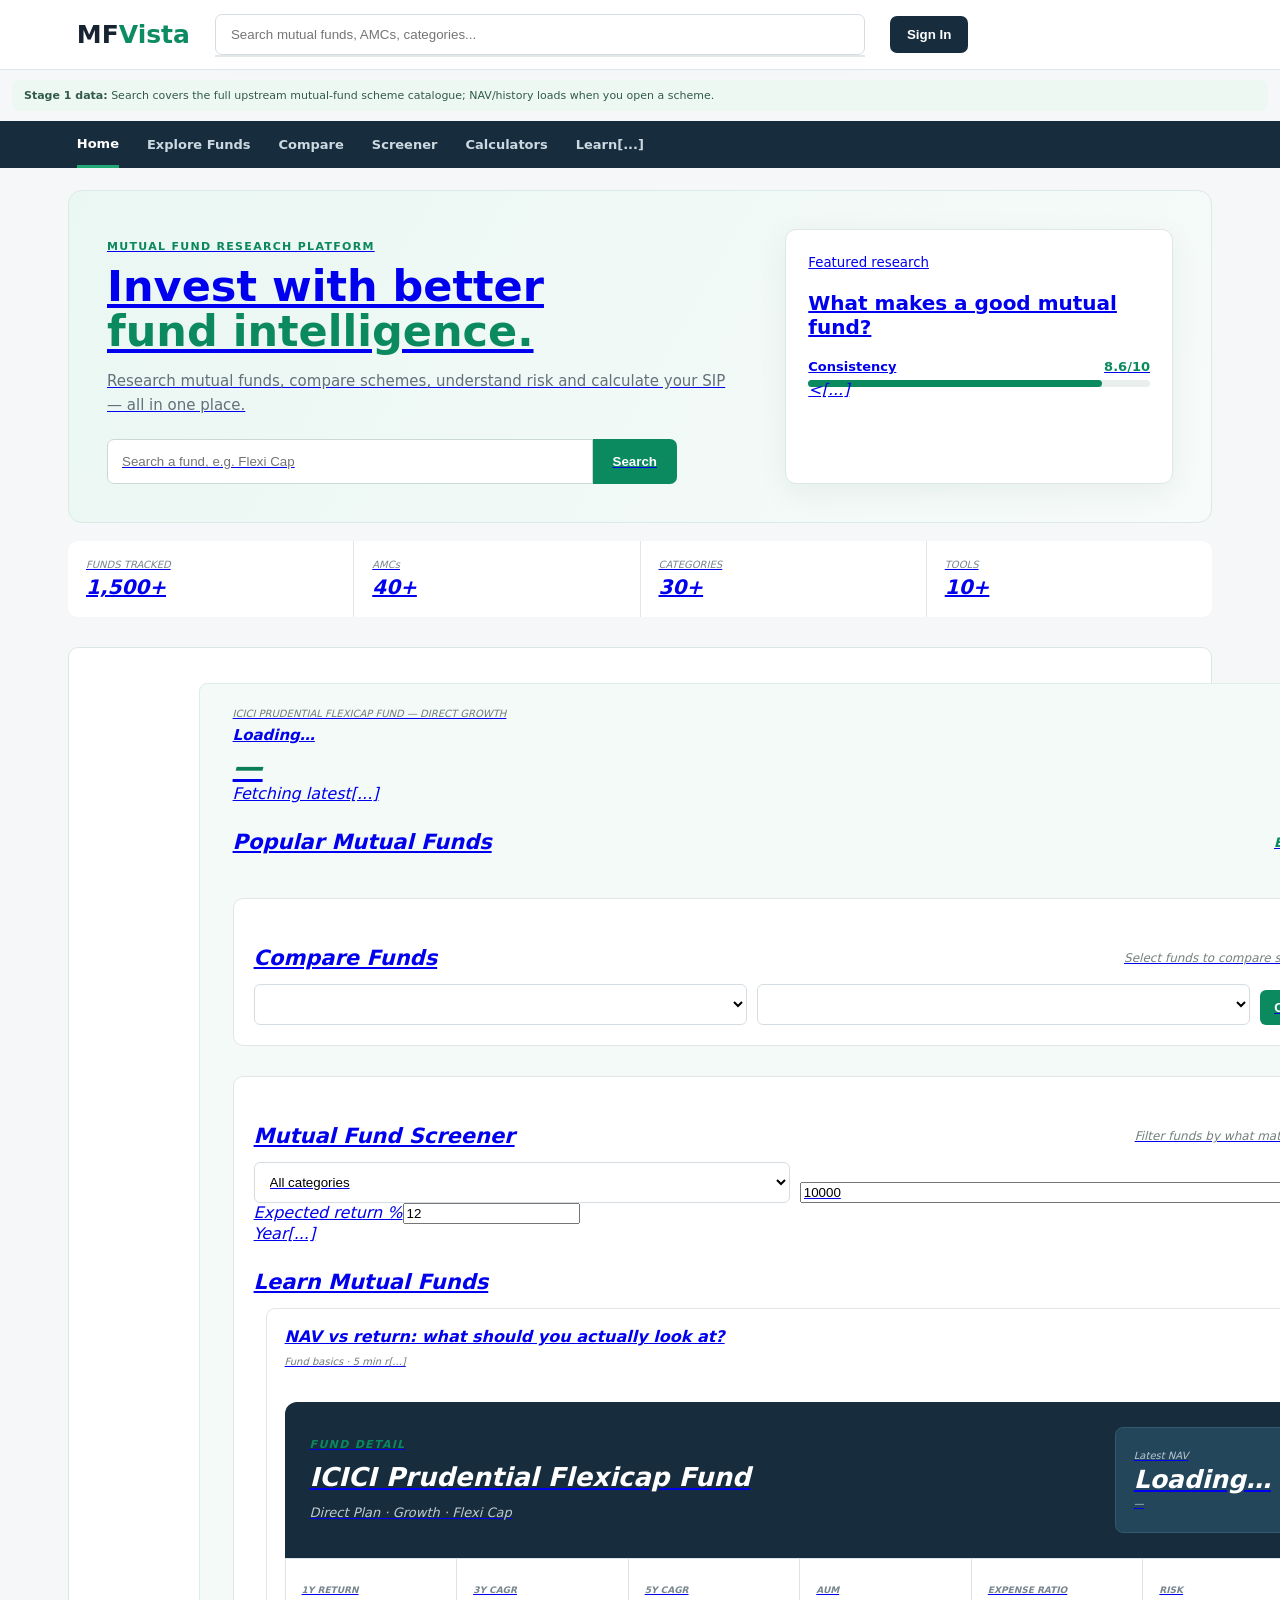
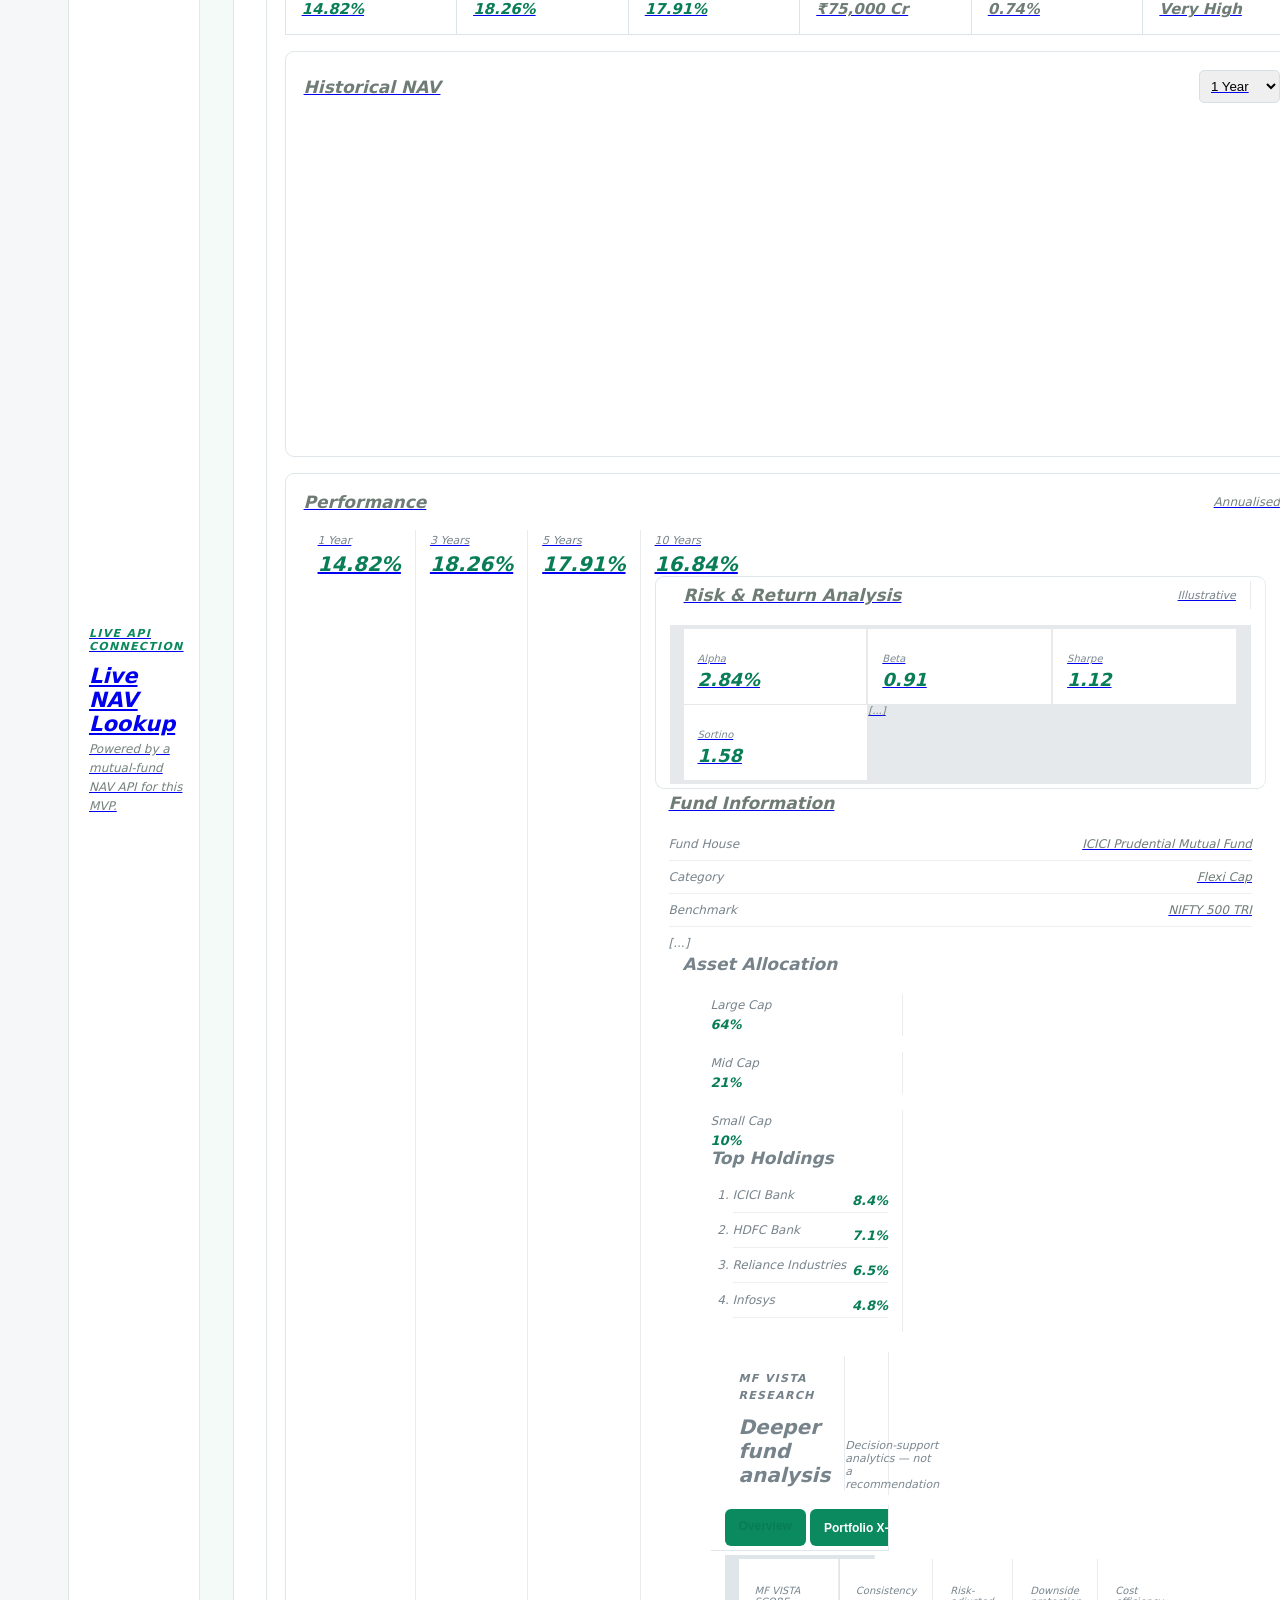
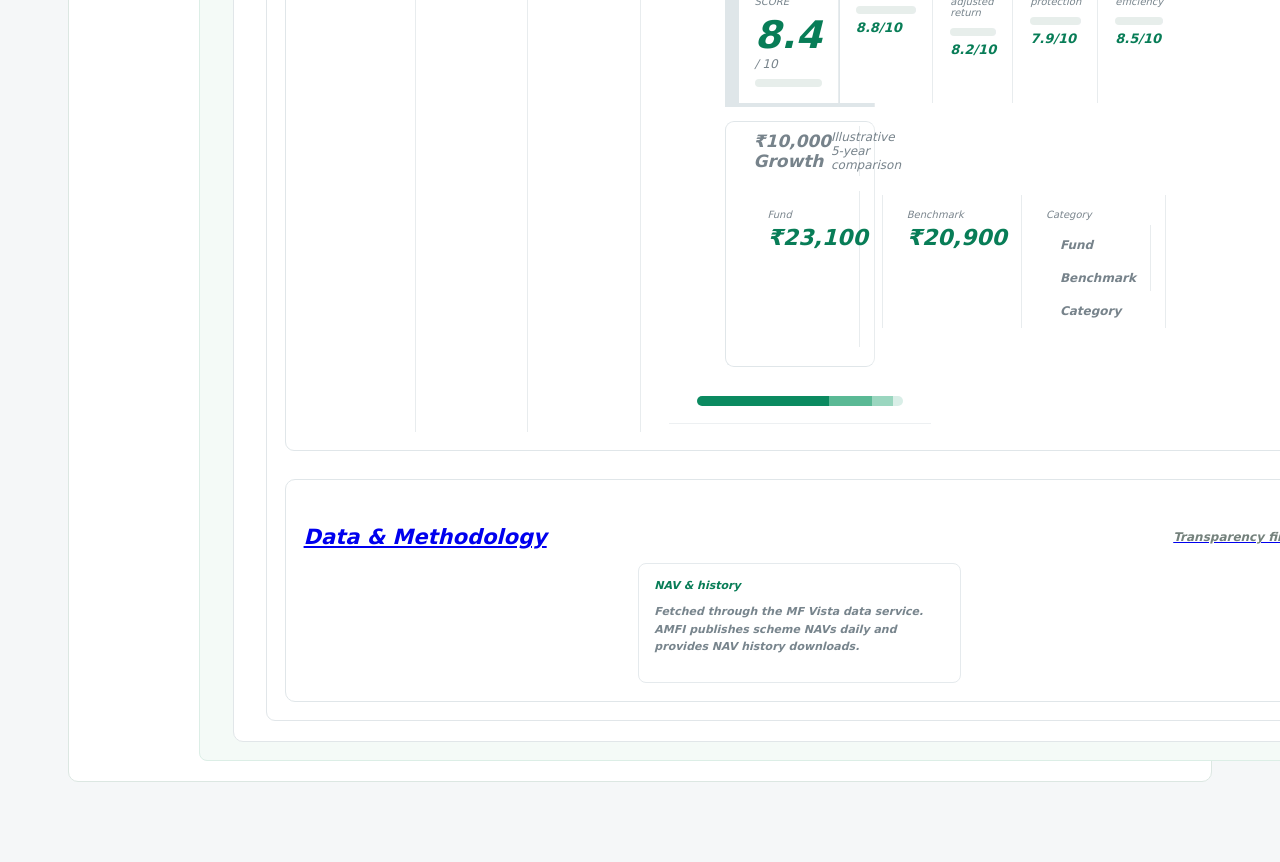
==== commit 9a3edf68: "Minimal: replace FundWise → MF Vista in index.html" ====
--- a/index.html
+++ b/index.html
@@ -12,7 +12,7 @@
   <button class="signin">Sign In</button>
 </header>
 <div class="data-banner"><b>Stage 1 data:</b> Search covers the full upstream mutual-fund scheme catalogue; NAV/history loads when you open a scheme.</div>
-<nav><a class="active" href="#home">Home</a><a href="#funds">Explore Funds</a><a href="#compare">Compare</a><a href="#screener">Screener</a><a href="#calculators">Calculators</a><a href="#learn">[...]</nav>
+<nav><a class="active" href="#home">Home</a><a href="#funds">Explore Funds</a><a href="#compare">Compare</a><a href="#screener">Screener</a><a href="#calculators">Calculators</a><a href="#learn">Learn[...]</nav>
 
 <main id="home">
 <section class="hero">
@@ -27,7 +27,7 @@
 </section>
 
 <section class="live"><div class="live-title"><div><p class="eyebrow">LIVE API CONNECTION</p><h2>Live NAV Lookup</h2><span>Powered by a mutual-fund NAV API for this MVP.</span></div><div id="apiStatus[...]">
-<div class="livebox"><div><small>ICICI PRUDENTIAL FLEXICAP FUND — DIRECT GROWTH</small><h3 id="liveName">Loading…</h3><div class="live-nav" id="liveNav">—</div><div id="liveDate">Fetching latest[...]</div>
+<div class="livebox"><div><small>ICICI PRUDENTIAL FLEXICAP FUND — DIRECT GROWTH</small><h3 id="liveName">Loading…</h3><div class="live-nav" id="liveNav">—</div><div id="liveDate">Fetching latest[...]
 <section id="funds"><div class="head"><h2>Popular Mutual Funds</h2><a href="#screener">Explore all →</a></div><div class="fundgrid" id="fundGrid"></div></section>
 
 <section id="compare" class="block"><div class="head"><h2>Compare Funds</h2><span>Select funds to compare side by side</span></div>
@@ -39,7 +39,7 @@
 <section id="calculators" class="block"><div class="head"><h2>SIP Calculator</h2><span>Illustrative calculation</span></div>
 <div class="calc"><div><label>Monthly SIP</label><input id="sip" type="number" value="10000"></div><div><label>Expected return %</label><input id="rate" type="number" value="12"></div><div><label>Year[...]</div>
 
-<section id="learn" class="learn"><div class="head"><h2>Learn Mutual Funds</h2></div><div class="articles"><article><b>NAV vs return: what should you actually look at?</b><small>Fund basics · 5 min r[...]</article></div>
+<section id="learn" class="learn"><div class="head"><h2>Learn Mutual Funds</h2></div><div class="articles"><article><b>NAV vs return: what should you actually look at?</b><small>Fund basics · 5 min r[...]
 
 
 <section id="schemePage" class="scheme-page" hidden>
@@ -110,7 +110,7 @@
       </div>
       <div class="detail-card">
         <div class="card-head"><h3>Performance</h3><span>Annualised</span></div>
-        <div class="perf"><div><span>1 Year</span><b>14.82%</b></div><div><span>3 Years</span><b>18.26%</b></div><div><span>5 Years</span><b>17.91%</b></div><div><span>10 Years</span><b>16.84%</b></div>[...]
+        <div class="perf"><div><span>1 Year</span><b>14.82%</b></div><div><span>3 Years</span><b>18.26%</b></div><div><span>5 Years</span><b>17.91%</b></div><div><span>10 Years</span><b>16.84%</b></di[...]
       </div>
       <div class="detail-card">
         <div class="card-head"><h3>Risk & Return Analysis</h3><span>Illustrative</span></div>
@@ -119,8 +119,8 @@
     </div>
     <aside>
       <div class="detail-card"><h3>Fund Information</h3><dl><dt>Fund House</dt><dd>ICICI Prudential Mutual Fund</dd><dt>Category</dt><dd>Flexi Cap</dd><dt>Benchmark</dt><dd>NIFTY 500 TRI</dd><dt>[...]
-      <div class="detail-card"><h3>Asset Allocation</h3><div class="alloc"><div><span>Large Cap</span><b>64%</b></div><div><span>Mid Cap</span><b>21%</b></div><div><span>Small Cap</span><b>10%</b></div>[...]
-      <div class="detail-card"><h3>Top Holdings</h3><ol class="holdings"><li>ICICI Bank <b>8.4%</b></li><li>HDFC Bank <b>7.1%</b></li><li>Reliance Industries <b>6.5%</b></li><li>Infosys <b>4.8%</b></l[...]</div>
+      <div class="detail-card"><h3>Asset Allocation</h3><div class="alloc"><div><span>Large Cap</span><b>64%</b></div><div><span>Mid Cap</span><b>21%</b></div><div><span>Small Cap</span><b>10%</b></di[...]
+      <div class="detail-card"><h3>Top Holdings</h3><ol class="holdings"><li>ICICI Bank <b>8.4%</b></li><li>HDFC Bank <b>7.1%</b></li><li>Reliance Industries <b>6.5%</b></li><li>Infosys <b>4.8%</b></l[...]
     </aside>
   </div>
   
@@ -155,7 +155,7 @@
   <div id="research-portfolio" class="research-panel" hidden>
     <div class="xray-grid">
       <div class="detail-card"><h3>Asset Allocation</h3><div class="donut"><i></i><b id="equityPct">95%</b></div><div class="legend"><span>Equity <b>95%</b></span><span>Debt/Cash <b>5%</b></span></div[...]
-      <div class="detail-card"><h3>Market Cap</h3><div class="capbar"><i style="width:64%"></i><i style="width:21%"></i><i style="width:10%"></i><i style="width:5%"></i></div><div class="legend"><span[...]
+      <div class="detail-card"><h3>Market Cap</h3><div class="capbar"><i style="width:64%"></i><i style="width:21%"></i><i style="width:10%"></i><i style="width:5%"></i></div><div class="legend">[...]
       <div class="detail-card"><h3>Top Holdings</h3><ol class="holdings"><li>ICICI Bank <b>8.4%</b></li><li>HDFC Bank <b>7.1%</b></li><li>Reliance Industries <b>6.5%</b></li><li>Infosys <b>4.8%</b></li><li>...</li></ol></div>
       <div class="detail-card"><h3>Sector Exposure</h3><div class="sector"><span>Financial Services <b>27%</b></span><i style="width:27%"></i><span>Technology <b>12%</b></span><i style="width:12%"></i[...]
     </div>
@@ -174,15 +174,14 @@
     <div id="proCompareTable" class="pro-table"></div>
   </div>
 </div>
-<p class="disclaimer">Illustrative analytics and portfolio figures shown in this MVP are sample values. Production figures must come from verified, current and appropriately licensed/authorized source[...]</p>
+<p class="disclaimer">Illustrative analytics and portfolio figures shown in this MVP are sample values. Production figures must come from verified, current and appropriately licensed/authorized source[...]
 </section>
 
 <section class="sources">
  <div class="head"><h2>Data & Methodology</h2><span>Transparency first</span></div>
  <div class="source-grid">
-  <div><b>NAV & history</b><p>Fetched through the MF Vista data service. AMFI publishes scheme NAVs daily and provides NAV history downloads.</p><a href="https://www.amfiindia.com/net-asset-value/nav-[...]">[...]</a></div>
+  <div><b>NAV & history</b><p>Fetched through the MF Vista data service. AMFI publishes scheme NAVs daily and provides NAV history downloads.</p><a href="https://www.amfiindia.com/net-asset-value/nav-[...]
   <div><b>Portfolio disclosures</b><p>Portfolio data should be ingested from verified AMC/AMFI disclosures. SEBI's 2026 Master Circular requires monthly portfolio disclosure with ISINs within the pres[...]
-  </div>
   <div><b>Research methodology</b><p>CAGR, volatility, Sharpe and drawdown are calculated from NAV history. Benchmark and portfolio metrics are not fabricated when verified data is unavailable.</p></div>
  </div>
 </section>
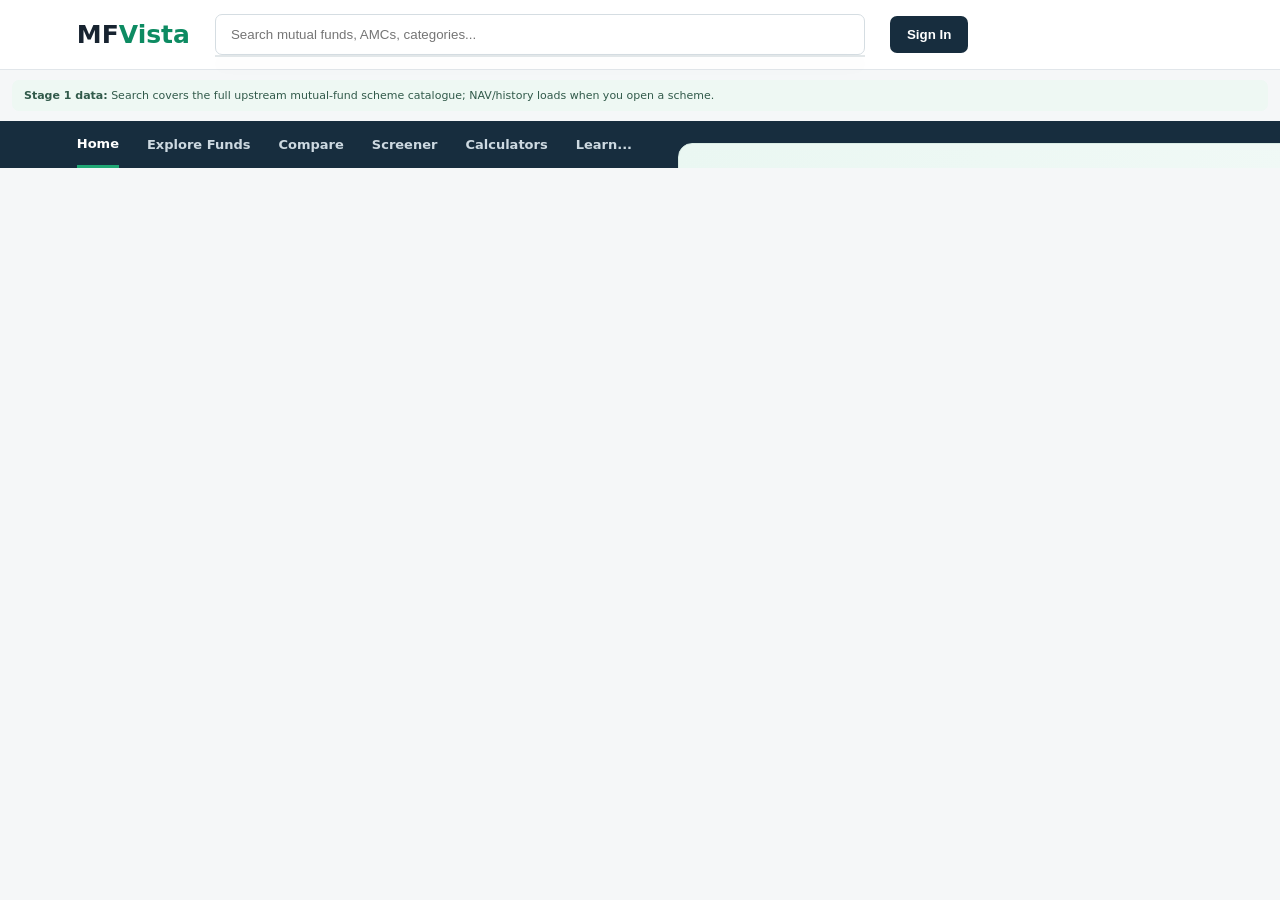
==== commit 912b2142: "Fix stray placeholders and keep only brand rename (FundWise → MF Vista) in index.html" ====
--- a/index.html
+++ b/index.html
@@ -12,34 +12,34 @@
   <button class="signin">Sign In</button>
 </header>
 <div class="data-banner"><b>Stage 1 data:</b> Search covers the full upstream mutual-fund scheme catalogue; NAV/history loads when you open a scheme.</div>
-<nav><a class="active" href="#home">Home</a><a href="#funds">Explore Funds</a><a href="#compare">Compare</a><a href="#screener">Screener</a><a href="#calculators">Calculators</a><a href="#learn">Learn[...]</nav>
+<nav><a class="active" href="#home">Home</a><a href="#funds">Explore Funds</a><a href="#compare">Compare</a><a href="#screener">Screener</a><a href="#calculators">Calculators</a><a href="#learn">Learn...</a>
 
 <main id="home">
 <section class="hero">
  <div><p class="eyebrow">MUTUAL FUND RESEARCH PLATFORM</p><h1>Invest with better<br><span>fund intelligence.</span></h1>
  <p class="sub">Research mutual funds, compare schemes, understand risk and calculate your SIP — all in one place.</p>
  <div class="hero-search"><input id="heroSearch" placeholder="Search a fund, e.g. Flexi Cap"><button onclick="runHeroSearch()">Search</button></div></div>
- <div class="hero-card"><small>Featured research</small><h3>What makes a good mutual fund?</h3><div class="score"><b>Consistency</b><strong>8.6/10</strong></div><div class="bar"><i style="width:86%"><[...]</div>
+ <div class="hero-card"><small>Featured research</small><h3>What makes a good mutual fund?</h3><div class="score"><b>Consistency</b><strong>8.6/10</strong></div><div class="bar"><i style="width:86%">...</i></div>
 </section>
 
 <section class="quick">
 <div><small>FUNDS TRACKED</small><b>1,500+</b></div><div><small>AMCs</small><b>40+</b></div><div><small>CATEGORIES</small><b>30+</b></div><div><small>TOOLS</small><b>10+</b></div>
 </section>
 
-<section class="live"><div class="live-title"><div><p class="eyebrow">LIVE API CONNECTION</p><h2>Live NAV Lookup</h2><span>Powered by a mutual-fund NAV API for this MVP.</span></div><div id="apiStatus[...]">
-<div class="livebox"><div><small>ICICI PRUDENTIAL FLEXICAP FUND — DIRECT GROWTH</small><h3 id="liveName">Loading…</h3><div class="live-nav" id="liveNav">—</div><div id="liveDate">Fetching latest[...]
+<section class="live"><div class="live-title"><div><p class="eyebrow">LIVE API CONNECTION</p><h2>Live NAV Lookup</h2><span>Powered by a mutual-fund NAV API for this MVP.</span></div><div id="apiStatus">...</div>
+<div class="livebox"><div><small>ICICI PRUDENTIAL FLEXICAP FUND — DIRECT GROWTH</small><h3 id="liveName">Loading…</h3><div class="live-nav" id="liveNav">—</div><div id="liveDate">Fetching latest...</div>
 <section id="funds"><div class="head"><h2>Popular Mutual Funds</h2><a href="#screener">Explore all →</a></div><div class="fundgrid" id="fundGrid"></div></section>
 
 <section id="compare" class="block"><div class="head"><h2>Compare Funds</h2><span>Select funds to compare side by side</span></div>
 <div class="comparebox"><select id="fundA"></select><select id="fundB"></select><button onclick="compareFunds()">Compare</button></div><div id="comparison"></div></section>
 
 <section id="screener" class="block"><div class="head"><h2>Mutual Fund Screener</h2><span>Filter funds by what matters to you</span></div>
-<div class="filters"><select id="cat"><option value="">All categories</option><option>Flexi Cap</option><option>Large Cap</option><option>Mid Cap</option><option>Small Cap</option><option>Hybrid</opti>[...]</div>
+<div class="filters"><select id="cat"><option value="">All categories</option><option>Flexi Cap</option><option>Large Cap</option><option>Mid Cap</option><option>Small Cap</option><option>Hybrid</option></select>...</div>
 
 <section id="calculators" class="block"><div class="head"><h2>SIP Calculator</h2><span>Illustrative calculation</span></div>
-<div class="calc"><div><label>Monthly SIP</label><input id="sip" type="number" value="10000"></div><div><label>Expected return %</label><input id="rate" type="number" value="12"></div><div><label>Year[...]</div>
+<div class="calc"><div><label>Monthly SIP</label><input id="sip" type="number" value="10000"></div><div><label>Expected return %</label><input id="rate" type="number" value="12"></div><div><label>Years</label><input id="years" type="number" value="10"></div></div>
 
-<section id="learn" class="learn"><div class="head"><h2>Learn Mutual Funds</h2></div><div class="articles"><article><b>NAV vs return: what should you actually look at?</b><small>Fund basics · 5 min r[...]
+<section id="learn" class="learn"><div class="head"><h2>Learn Mutual Funds</h2></div><div class="articles"><article><b>NAV vs return: what should you actually look at?</b><small>Fund basics · 5 min read</small></article></div>
 
 
 <section id="schemePage" class="scheme-page" hidden>
@@ -110,17 +110,17 @@
       </div>
       <div class="detail-card">
         <div class="card-head"><h3>Performance</h3><span>Annualised</span></div>
-        <div class="perf"><div><span>1 Year</span><b>14.82%</b></div><div><span>3 Years</span><b>18.26%</b></div><div><span>5 Years</span><b>17.91%</b></div><div><span>10 Years</span><b>16.84%</b></di[...]
+        <div class="perf"><div><span>1 Year</span><b>14.82%</b></div><div><span>3 Years</span><b>18.26%</b></div><div><span>5 Years</span><b>17.91%</b></div><div><span>10 Years</span><b>16.84%</b></div>
       </div>
       <div class="detail-card">
         <div class="card-head"><h3>Risk & Return Analysis</h3><span>Illustrative</span></div>
-        <div class="riskgrid"><div><small>Alpha</small><b>2.84%</b></div><div><small>Beta</small><b>0.91</b></div><div><small>Sharpe</small><b>1.12</b></div><div><small>Sortino</small><b>1.58</b></div>[...]
+        <div class="riskgrid"><div><small>Alpha</small><b>2.84%</b></div><div><small>Beta</small><b>0.91</b></div><div><small>Sharpe</small><b>1.12</b></div><div><small>Sortino</small><b>1.58</b></div>
       </div>
     </div>
     <aside>
-      <div class="detail-card"><h3>Fund Information</h3><dl><dt>Fund House</dt><dd>ICICI Prudential Mutual Fund</dd><dt>Category</dt><dd>Flexi Cap</dd><dt>Benchmark</dt><dd>NIFTY 500 TRI</dd><dt>[...]
-      <div class="detail-card"><h3>Asset Allocation</h3><div class="alloc"><div><span>Large Cap</span><b>64%</b></div><div><span>Mid Cap</span><b>21%</b></div><div><span>Small Cap</span><b>10%</b></di[...]
-      <div class="detail-card"><h3>Top Holdings</h3><ol class="holdings"><li>ICICI Bank <b>8.4%</b></li><li>HDFC Bank <b>7.1%</b></li><li>Reliance Industries <b>6.5%</b></li><li>Infosys <b>4.8%</b></l[...]
+      <div class="detail-card"><h3>Fund Information</h3><dl><dt>Fund House</dt><dd>ICICI Prudential Mutual Fund</dd><dt>Category</dt><dd>Flexi Cap</dd><dt>Benchmark</dt><dd>NIFTY 500 TRI</dd><dt>Fund Manager</dt><dd>—</dd></dl>
+      <div class="detail-card"><h3>Asset Allocation</h3><div class="alloc"><div><span>Large Cap</span><b>64%</b></div><div><span>Mid Cap</span><b>21%</b></div><div><span>Small Cap</span><b>10%</b></div></div>
+      <div class="detail-card"><h3>Top Holdings</h3><ol class="holdings"><li>ICICI Bank <b>8.4%</b></li><li>HDFC Bank <b>7.1%</b></li><li>Reliance Industries <b>6.5%</b></li><li>Infosys <b>4.8%</b></li></ol></div>
     </aside>
   </div>
   
@@ -147,24 +147,23 @@
     </div>
     <div class="growth-card">
       <div class="card-head"><h3>₹10,000 Growth</h3><span>Illustrative 5-year comparison</span></div>
-      <div class="growth-values"><div><small>Fund</small><b id="growthFund">₹23,100</b></div><div><small>Benchmark</small><b id="growthBench">₹20,900</b></div><div><small>Category</small><b id="gr[...]</b></div>
+      <div class="growth-values"><div><small>Fund</small><b id="growthFund">₹23,100</b></div><div><small>Benchmark</small><b id="growthBench">₹20,900</b></div><div><small>Category</small><b id="growthCat">₹21,000</b></div></div>
       <div class="growth-bars"><div><span>Fund</span><i id="barFund"></i></div><div><span>Benchmark</span><i id="barBench"></i></div><div><span>Category</span><i id="barCat"></i></div></div>
     </div>
   </div>
 
   <div id="research-portfolio" class="research-panel" hidden>
     <div class="xray-grid">
-      <div class="detail-card"><h3>Asset Allocation</h3><div class="donut"><i></i><b id="equityPct">95%</b></div><div class="legend"><span>Equity <b>95%</b></span><span>Debt/Cash <b>5%</b></span></div[...]
-      <div class="detail-card"><h3>Market Cap</h3><div class="capbar"><i style="width:64%"></i><i style="width:21%"></i><i style="width:10%"></i><i style="width:5%"></i></div><div class="legend">[...]
-      <div class="detail-card"><h3>Top Holdings</h3><ol class="holdings"><li>ICICI Bank <b>8.4%</b></li><li>HDFC Bank <b>7.1%</b></li><li>Reliance Industries <b>6.5%</b></li><li>Infosys <b>4.8%</b></li><li>...</li></ol></div>
-      <div class="detail-card"><h3>Sector Exposure</h3><div class="sector"><span>Financial Services <b>27%</b></span><i style="width:27%"></i><span>Technology <b>12%</b></span><i style="width:12%"></i[...]
+      <div class="detail-card"><h3>Asset Allocation</h3><div class="donut"><i></i><b id="equityPct">95%</b></div><div class="legend"><span>Equity <b>95%</b></span><span>Debt/Cash <b>5%</b></span></div></div>
+      <div class="detail-card"><h3>Market Cap</h3><div class="capbar"><i style="width:64%"></i><i style="width:21%"></i><i style="width:10%"></i><i style="width:5%"></i></div></div>
+      <div class="detail-card"><h3>Top Holdings</h3><ol class="holdings"><li>ICICI Bank <b>8.4%</b></li><li>HDFC Bank <b>7.1%</b></li><li>Reliance Industries <b>6.5%</b></li><li>Infosys <b>4.8%</b></li></ol></div>
     </div>
   </div>
 
   <div id="research-risk" class="research-panel" hidden>
     <div class="consistency-grid">
-      <div class="detail-card"><h3>Rolling Return Consistency</h3><div class="big-stat">78% <small>of 5Y rolling periods beat benchmark</small></div><div class="timeline"><i style="width:78%"></i></div>[...]
-      <div class="detail-card"><h3>Maximum Drawdown</h3><div class="drawdown"><b>-17.3%</b><span>Fund</span><b>-22.4%</b><span>Benchmark</span></div><p>Lower drawdown indicates better historical downs[...]</div>
+      <div class="detail-card"><h3>Rolling Return Consistency</h3><div class="big-stat">78% <small>of 5Y rolling periods beat benchmark</small></div><div class="timeline"><i style="width:78%"></i></div></div>
+      <div class="detail-card"><h3>Maximum Drawdown</h3><div class="drawdown"><b>-17.3%</b><span>Fund</span><b>-22.4%</b><span>Benchmark</span></div><p>Lower drawdown indicates better historical downside protection.</p></div>
     </div>
     <div class="detail-card"><h3>Return vs Risk</h3><div class="riskmatrix"><div class="dot d1">Fund</div><div class="axis x">Risk →</div><div class="axis y">Return ↑</div></div></div>
   </div>
@@ -174,14 +173,14 @@
     <div id="proCompareTable" class="pro-table"></div>
   </div>
 </div>
-<p class="disclaimer">Illustrative analytics and portfolio figures shown in this MVP are sample values. Production figures must come from verified, current and appropriately licensed/authorized source[...]
+<p class="disclaimer">Illustrative analytics and portfolio figures shown in this MVP are sample values. Production figures must come from verified, current and appropriately licensed/authorized sources.</p>
 </section>
 
 <section class="sources">
  <div class="head"><h2>Data & Methodology</h2><span>Transparency first</span></div>
  <div class="source-grid">
-  <div><b>NAV & history</b><p>Fetched through the MF Vista data service. AMFI publishes scheme NAVs daily and provides NAV history downloads.</p><a href="https://www.amfiindia.com/net-asset-value/nav-[...]
-  <div><b>Portfolio disclosures</b><p>Portfolio data should be ingested from verified AMC/AMFI disclosures. SEBI's 2026 Master Circular requires monthly portfolio disclosure with ISINs within the pres[...]
+  <div><b>NAV & history</b><p>Fetched through the MF Vista data service. AMFI publishes scheme NAVs daily and provides NAV history downloads.</p><a href="https://www.amfiindia.com/net-asset-value/nav-downloads">AMFI NAV downloads</a></div>
+  <div><b>Portfolio disclosures</b><p>Portfolio data should be ingested from verified AMC/AMFI disclosures. SEBI's 2026 Master Circular requires monthly portfolio disclosure with ISINs within the prescribed timelines.</p></div>
   <div><b>Research methodology</b><p>CAGR, volatility, Sharpe and drawdown are calculated from NAV history. Benchmark and portfolio metrics are not fabricated when verified data is unavailable.</p></div>
  </div>
 </section>
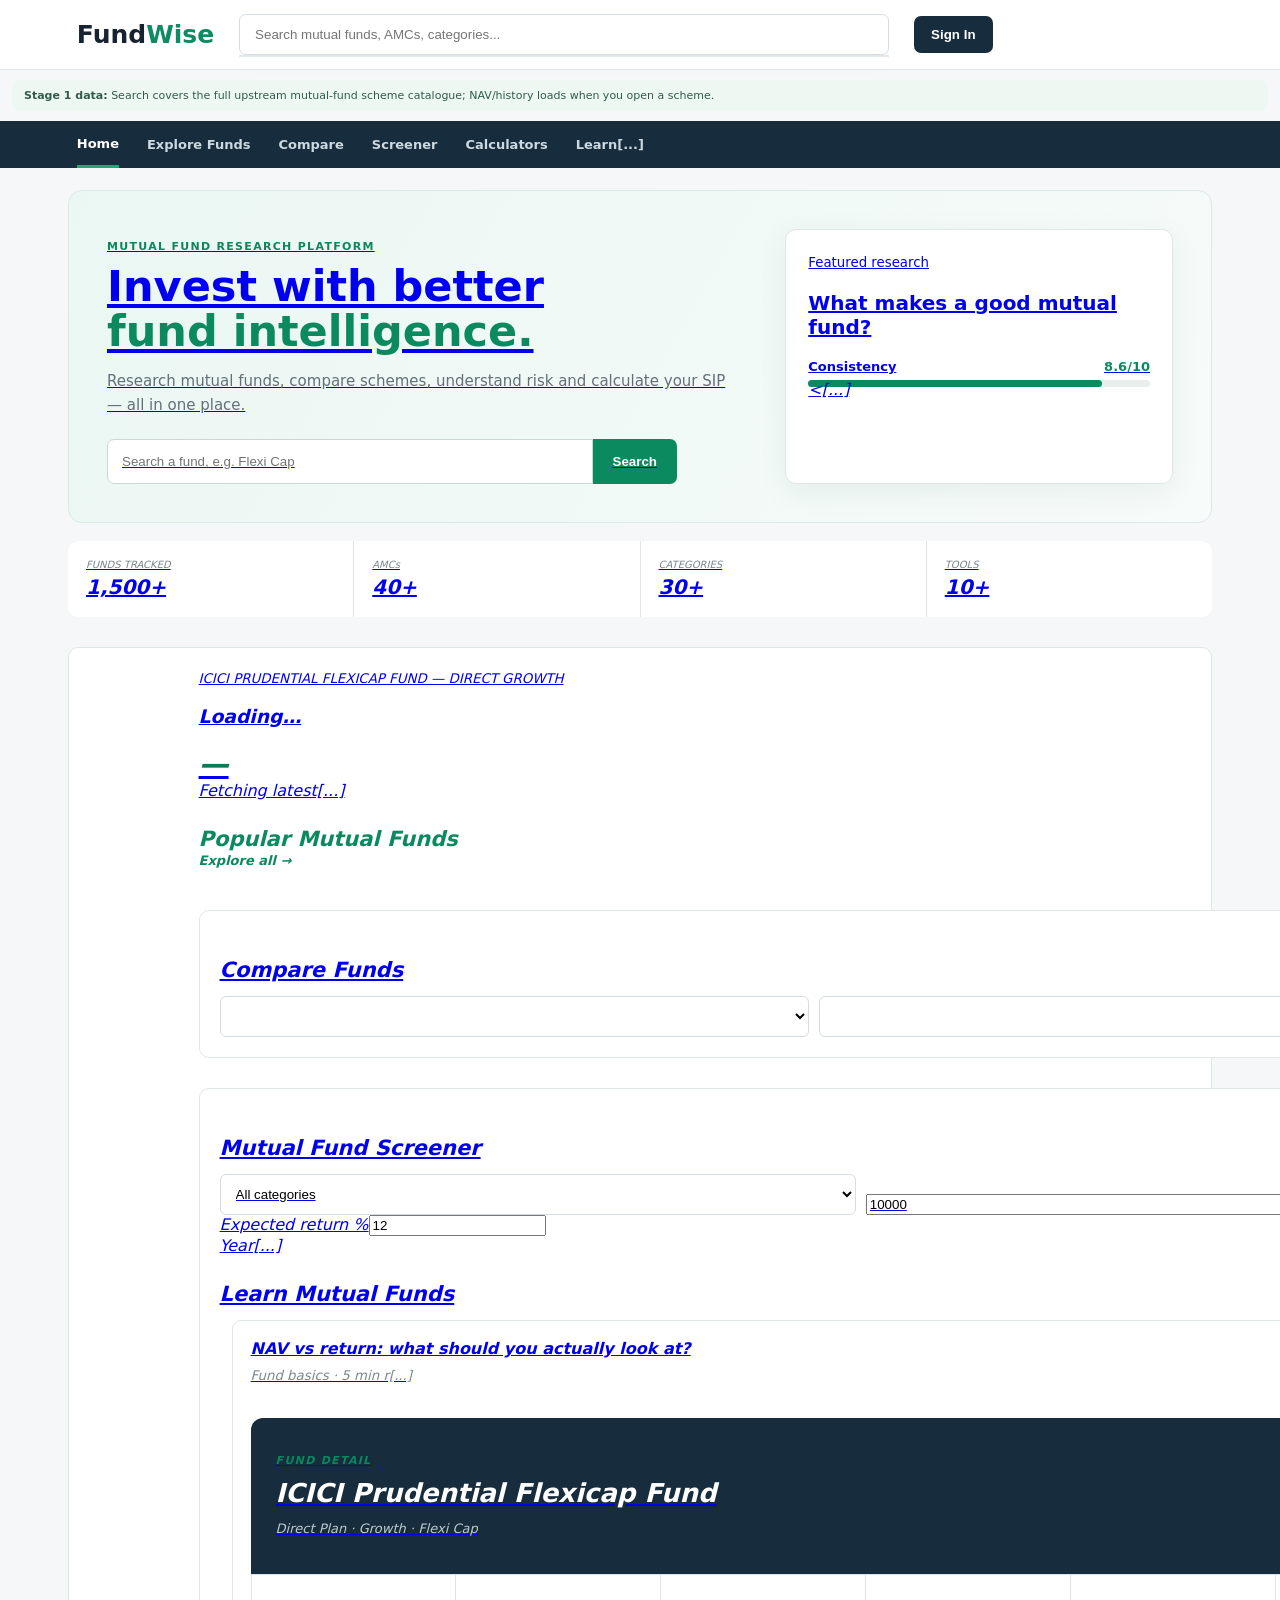
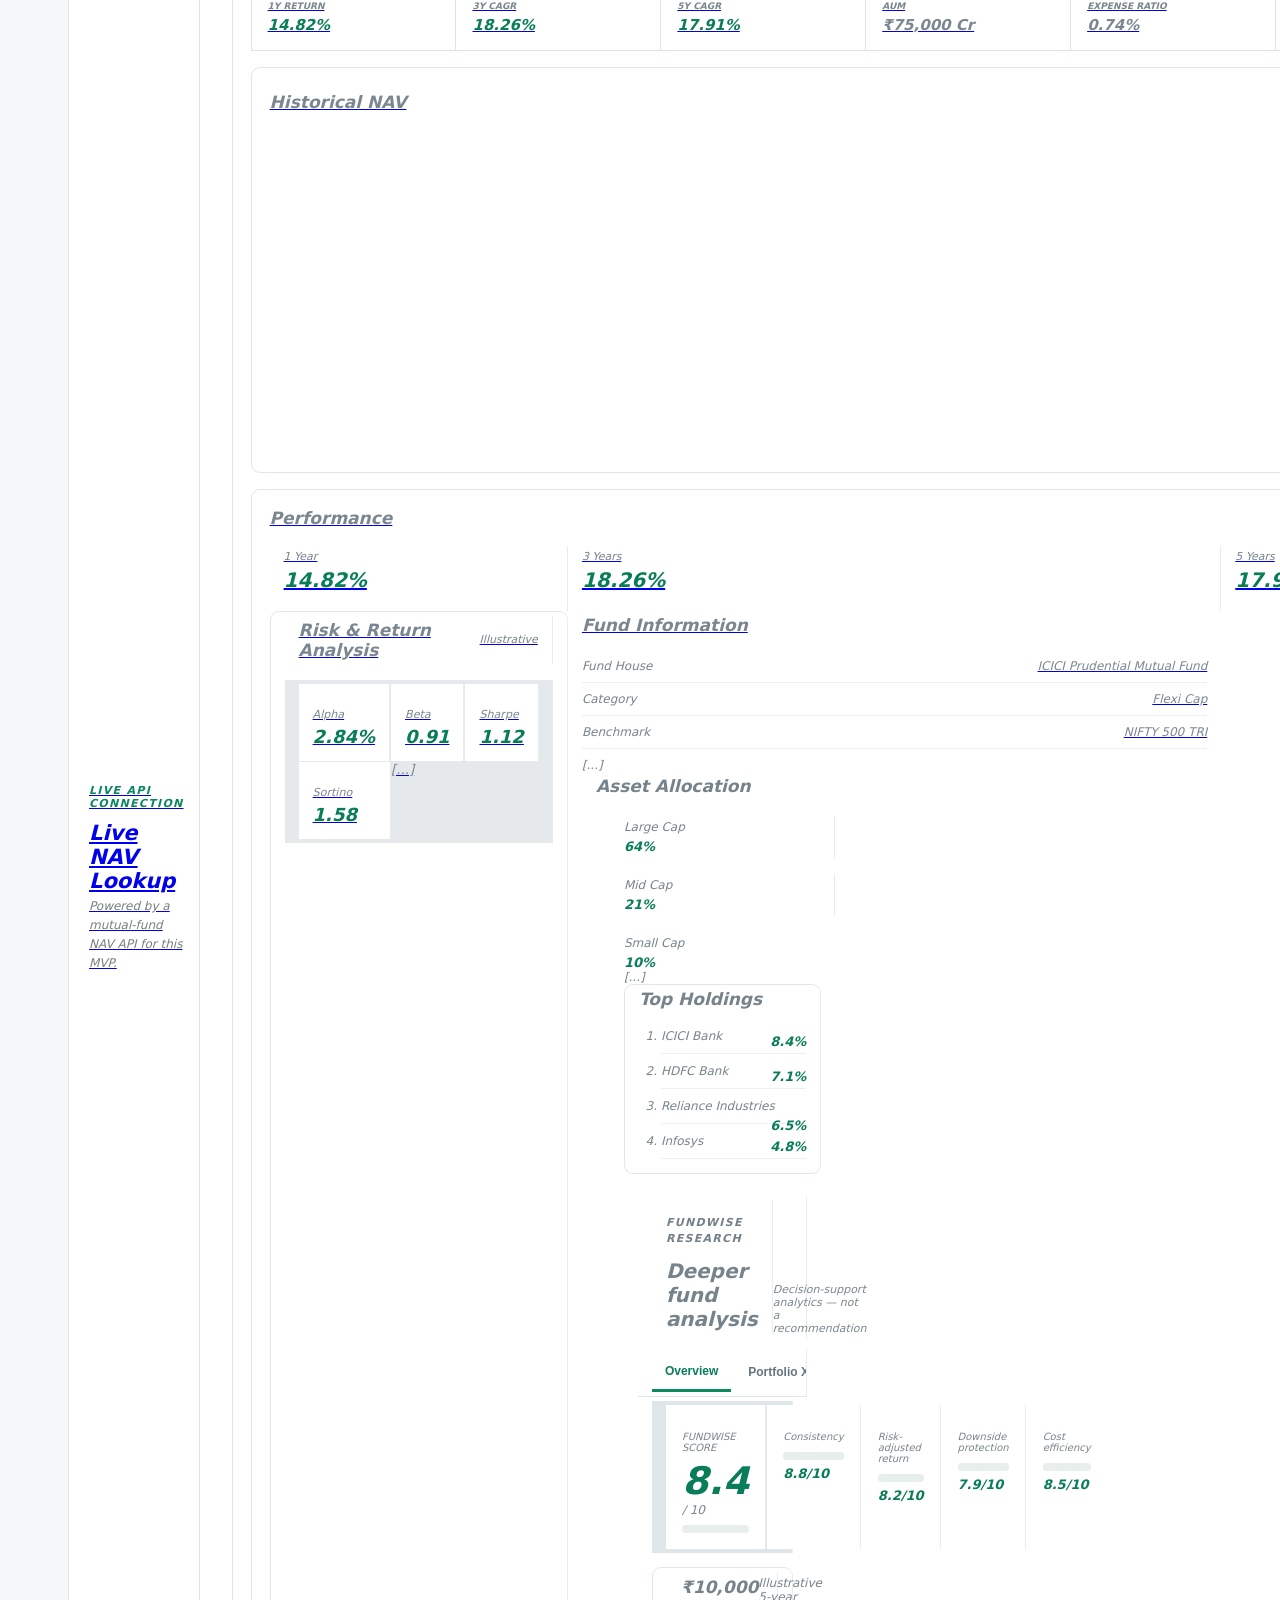
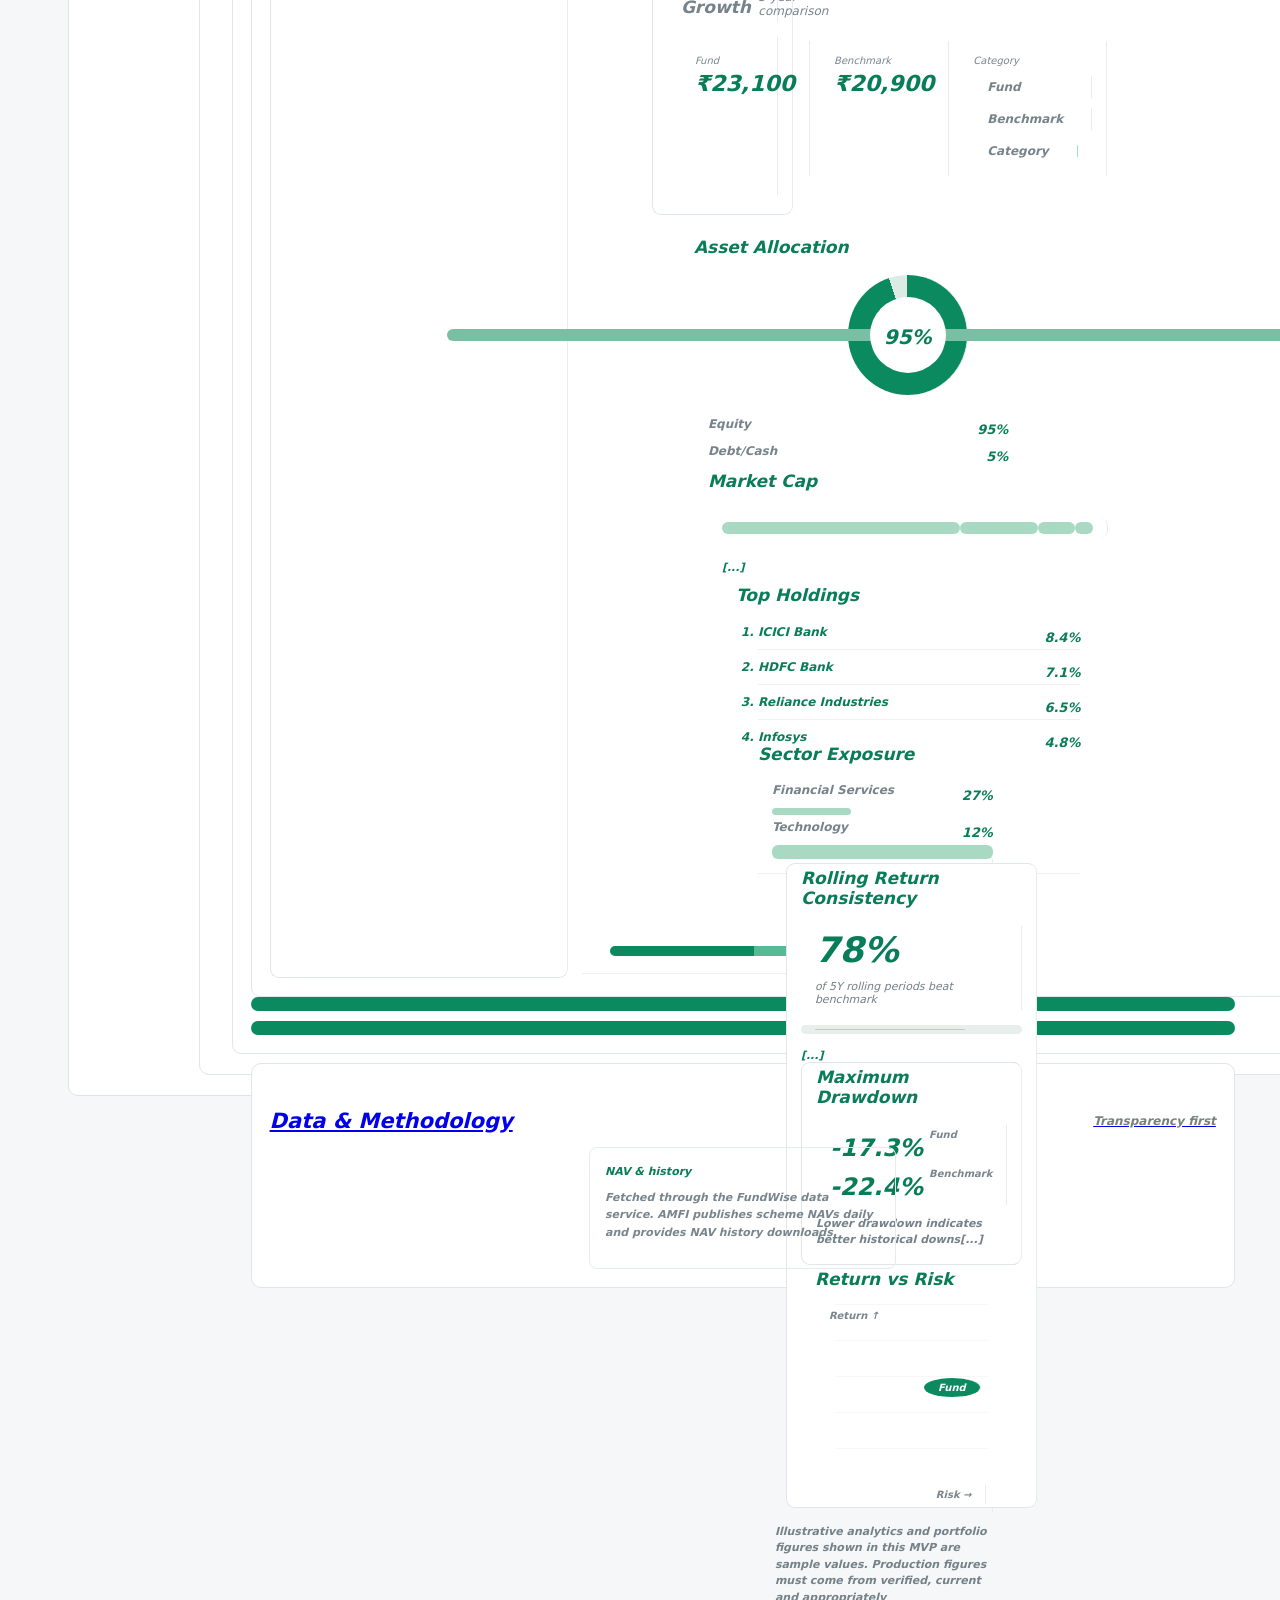
==== commit ce2344ea: "Revert index.html to original pre-rename version" ====
--- a/index.html
+++ b/index.html
@@ -2,44 +2,44 @@
 <html lang="en">
 <head>
 <meta charset="utf-8"><meta name="viewport" content="width=device-width,initial-scale=1">
-<title>MF Vista — Mutual Fund Research</title>
+<title>FundWise — Mutual Fund Research</title>
 <link rel="stylesheet" href="styles.css">
 </head>
 <body class="home-page">
 <header>
-  <div class="brand">MF<span>Vista</span></div>
+  <div class="brand">Fund<span>Wise</span></div>
   <div class="search"><input id="search" placeholder="Search mutual funds, AMCs, categories..."><div id="results"></div></div>
   <button class="signin">Sign In</button>
 </header>
 <div class="data-banner"><b>Stage 1 data:</b> Search covers the full upstream mutual-fund scheme catalogue; NAV/history loads when you open a scheme.</div>
-<nav><a class="active" href="#home">Home</a><a href="#funds">Explore Funds</a><a href="#compare">Compare</a><a href="#screener">Screener</a><a href="#calculators">Calculators</a><a href="#learn">Learn...</a>
+<nav><a class="active" href="#home">Home</a><a href="#funds">Explore Funds</a><a href="#compare">Compare</a><a href="#screener">Screener</a><a href="#calculators">Calculators</a><a href="#learn">Learn[...]</nav>
 
 <main id="home">
 <section class="hero">
  <div><p class="eyebrow">MUTUAL FUND RESEARCH PLATFORM</p><h1>Invest with better<br><span>fund intelligence.</span></h1>
  <p class="sub">Research mutual funds, compare schemes, understand risk and calculate your SIP — all in one place.</p>
  <div class="hero-search"><input id="heroSearch" placeholder="Search a fund, e.g. Flexi Cap"><button onclick="runHeroSearch()">Search</button></div></div>
- <div class="hero-card"><small>Featured research</small><h3>What makes a good mutual fund?</h3><div class="score"><b>Consistency</b><strong>8.6/10</strong></div><div class="bar"><i style="width:86%">...</i></div>
+ <div class="hero-card"><small>Featured research</small><h3>What makes a good mutual fund?</h3><div class="score"><b>Consistency</b><strong>8.6/10</strong></div><div class="bar"><i style="width:86%"><[...]
 </section>
 
 <section class="quick">
 <div><small>FUNDS TRACKED</small><b>1,500+</b></div><div><small>AMCs</small><b>40+</b></div><div><small>CATEGORIES</small><b>30+</b></div><div><small>TOOLS</small><b>10+</b></div>
 </section>
 
-<section class="live"><div class="live-title"><div><p class="eyebrow">LIVE API CONNECTION</p><h2>Live NAV Lookup</h2><span>Powered by a mutual-fund NAV API for this MVP.</span></div><div id="apiStatus">...</div>
-<div class="livebox"><div><small>ICICI PRUDENTIAL FLEXICAP FUND — DIRECT GROWTH</small><h3 id="liveName">Loading…</h3><div class="live-nav" id="liveNav">—</div><div id="liveDate">Fetching latest...</div>
+<section class="live"><div class="live-title"><div><p class="eyebrow">LIVE API CONNECTION</p><h2>Live NAV Lookup</h2><span>Powered by a mutual-fund NAV API for this MVP.</span></div><div id="apiStatus[...]
+<div class="livebox"><div><small>ICICI PRUDENTIAL FLEXICAP FUND — DIRECT GROWTH</small><h3 id="liveName">Loading…</h3><div class="live-nav" id="liveNav">—</div><div id="liveDate">Fetching latest[...]
 <section id="funds"><div class="head"><h2>Popular Mutual Funds</h2><a href="#screener">Explore all →</a></div><div class="fundgrid" id="fundGrid"></div></section>
 
 <section id="compare" class="block"><div class="head"><h2>Compare Funds</h2><span>Select funds to compare side by side</span></div>
 <div class="comparebox"><select id="fundA"></select><select id="fundB"></select><button onclick="compareFunds()">Compare</button></div><div id="comparison"></div></section>
 
 <section id="screener" class="block"><div class="head"><h2>Mutual Fund Screener</h2><span>Filter funds by what matters to you</span></div>
-<div class="filters"><select id="cat"><option value="">All categories</option><option>Flexi Cap</option><option>Large Cap</option><option>Mid Cap</option><option>Small Cap</option><option>Hybrid</option></select>...</div>
+<div class="filters"><select id="cat"><option value="">All categories</option><option>Flexi Cap</option><option>Large Cap</option><option>Mid Cap</option><option>Small Cap</option><option>Hybrid</opti>[...]
 
 <section id="calculators" class="block"><div class="head"><h2>SIP Calculator</h2><span>Illustrative calculation</span></div>
-<div class="calc"><div><label>Monthly SIP</label><input id="sip" type="number" value="10000"></div><div><label>Expected return %</label><input id="rate" type="number" value="12"></div><div><label>Years</label><input id="years" type="number" value="10"></div></div>
+<div class="calc"><div><label>Monthly SIP</label><input id="sip" type="number" value="10000"></div><div><label>Expected return %</label><input id="rate" type="number" value="12"></div><div><label>Year[...]</div>
 
-<section id="learn" class="learn"><div class="head"><h2>Learn Mutual Funds</h2></div><div class="articles"><article><b>NAV vs return: what should you actually look at?</b><small>Fund basics · 5 min read</small></article></div>
+<section id="learn" class="learn"><div class="head"><h2>Learn Mutual Funds</h2></div><div class="articles"><article><b>NAV vs return: what should you actually look at?</b><small>Fund basics · 5 min r[...]
 
 
 <section id="schemePage" class="scheme-page" hidden>
@@ -110,23 +110,23 @@
       </div>
       <div class="detail-card">
         <div class="card-head"><h3>Performance</h3><span>Annualised</span></div>
-        <div class="perf"><div><span>1 Year</span><b>14.82%</b></div><div><span>3 Years</span><b>18.26%</b></div><div><span>5 Years</span><b>17.91%</b></div><div><span>10 Years</span><b>16.84%</b></div>
+        <div class="perf"><div><span>1 Year</span><b>14.82%</b></div><div><span>3 Years</span><b>18.26%</b></div><div><span>5 Years</span><b>17.91%</b></div><div><span>10 Years</span><b>16.84%</b></di>[...]
       </div>
       <div class="detail-card">
         <div class="card-head"><h3>Risk & Return Analysis</h3><span>Illustrative</span></div>
-        <div class="riskgrid"><div><small>Alpha</small><b>2.84%</b></div><div><small>Beta</small><b>0.91</b></div><div><small>Sharpe</small><b>1.12</b></div><div><small>Sortino</small><b>1.58</b></div>
+        <div class="riskgrid"><div><small>Alpha</small><b>2.84%</b></div><div><small>Beta</small><b>0.91</b></div><div><small>Sharpe</small><b>1.12</b></div><div><small>Sortino</small><b>1.58</b></div>[...]
       </div>
     </div>
     <aside>
-      <div class="detail-card"><h3>Fund Information</h3><dl><dt>Fund House</dt><dd>ICICI Prudential Mutual Fund</dd><dt>Category</dt><dd>Flexi Cap</dd><dt>Benchmark</dt><dd>NIFTY 500 TRI</dd><dt>Fund Manager</dt><dd>—</dd></dl>
-      <div class="detail-card"><h3>Asset Allocation</h3><div class="alloc"><div><span>Large Cap</span><b>64%</b></div><div><span>Mid Cap</span><b>21%</b></div><div><span>Small Cap</span><b>10%</b></div></div>
-      <div class="detail-card"><h3>Top Holdings</h3><ol class="holdings"><li>ICICI Bank <b>8.4%</b></li><li>HDFC Bank <b>7.1%</b></li><li>Reliance Industries <b>6.5%</b></li><li>Infosys <b>4.8%</b></li></ol></div>
+      <div class="detail-card"><h3>Fund Information</h3><dl><dt>Fund House</dt><dd>ICICI Prudential Mutual Fund</dd><dt>Category</dt><dd>Flexi Cap</dd><dt>Benchmark</dt><dd>NIFTY 500 TRI</dd><dt>[...]
+      <div class="detail-card"><h3>Asset Allocation</h3><div class="alloc"><div><span>Large Cap</span><b>64%</b></div><div><span>Mid Cap</span><b>21%</b></div><div><span>Small Cap</span><b>10%</b></di>[...]
+      <div class="detail-card"><h3>Top Holdings</h3><ol class="holdings"><li>ICICI Bank <b>8.4%</b></li><li>HDFC Bank <b>7.1%</b></li><li>Reliance Industries <b>6.5%</b></li><li>Infosys <b>4.8%</b></l[...]
     </aside>
   </div>
   
 <div class="research-suite">
   <div class="research-title">
-    <div><p class="eyebrow">MF VISTA RESEARCH</p><h3>Deeper fund analysis</h3></div>
+    <div><p class="eyebrow">FUNDWISE RESEARCH</p><h3>Deeper fund analysis</h3></div>
     <span>Decision-support analytics — not a recommendation</span>
   </div>
 
@@ -139,7 +139,7 @@
 
   <div id="research-overview" class="research-panel">
     <div class="score-grid">
-      <div class="fund-score"><small>MF VISTA SCORE</small><b id="fwScore">8.4</b><span>/ 10</span><div class="score-ring"><i id="scoreFill"></i></div></div>
+      <div class="fund-score"><small>FUNDWISE SCORE</small><b id="fwScore">8.4</b><span>/ 10</span><div class="score-ring"><i id="scoreFill"></i></div></div>
       <div><small>Consistency</small><div class="mini-meter"><i style="width:88%"></i></div><b>8.8/10</b></div>
       <div><small>Risk-adjusted return</small><div class="mini-meter"><i style="width:82%"></i></div><b>8.2/10</b></div>
       <div><small>Downside protection</small><div class="mini-meter"><i style="width:79%"></i></div><b>7.9/10</b></div>
@@ -147,23 +147,24 @@
     </div>
     <div class="growth-card">
       <div class="card-head"><h3>₹10,000 Growth</h3><span>Illustrative 5-year comparison</span></div>
-      <div class="growth-values"><div><small>Fund</small><b id="growthFund">₹23,100</b></div><div><small>Benchmark</small><b id="growthBench">₹20,900</b></div><div><small>Category</small><b id="growthCat">₹21,000</b></div></div>
+      <div class="growth-values"><div><small>Fund</small><b id="growthFund">₹23,100</b></div><div><small>Benchmark</small><b id="growthBench">₹20,900</b></div><div><small>Category</small><b i[...]
       <div class="growth-bars"><div><span>Fund</span><i id="barFund"></i></div><div><span>Benchmark</span><i id="barBench"></i></div><div><span>Category</span><i id="barCat"></i></div></div>
     </div>
   </div>
 
   <div id="research-portfolio" class="research-panel" hidden>
     <div class="xray-grid">
-      <div class="detail-card"><h3>Asset Allocation</h3><div class="donut"><i></i><b id="equityPct">95%</b></div><div class="legend"><span>Equity <b>95%</b></span><span>Debt/Cash <b>5%</b></span></div></div>
-      <div class="detail-card"><h3>Market Cap</h3><div class="capbar"><i style="width:64%"></i><i style="width:21%"></i><i style="width:10%"></i><i style="width:5%"></i></div></div>
-      <div class="detail-card"><h3>Top Holdings</h3><ol class="holdings"><li>ICICI Bank <b>8.4%</b></li><li>HDFC Bank <b>7.1%</b></li><li>Reliance Industries <b>6.5%</b></li><li>Infosys <b>4.8%</b></li></ol></div>
+      <div class="detail-card"><h3>Asset Allocation</h3><div class="donut"><i></i><b id="equityPct">95%</b></div><div class="legend"><span>Equity <b>95%</b></span><span>Debt/Cash <b>5%</b></span></div[...]
+      <div class="detail-card"><h3>Market Cap</h3><div class="capbar"><i style="width:64%"></i><i style="width:21%"></i><i style="width:10%"></i><i style="width:5%"></i></div><div class="legend">[...]
+      <div class="detail-card"><h3>Top Holdings</h3><ol class="holdings"><li>ICICI Bank <b>8.4%</b></li><li>HDFC Bank <b>7.1%</b></li><li>Reliance Industries <b>6.5%</b></li><li>Infosys <b>4.8%</b></l[...]
+      <div class="detail-card"><h3>Sector Exposure</h3><div class="sector"><span>Financial Services <b>27%</b></span><i style="width:27%"></i><span>Technology <b>12%</b></span><i style="width:12%[...]
     </div>
   </div>
 
   <div id="research-risk" class="research-panel" hidden>
     <div class="consistency-grid">
-      <div class="detail-card"><h3>Rolling Return Consistency</h3><div class="big-stat">78% <small>of 5Y rolling periods beat benchmark</small></div><div class="timeline"><i style="width:78%"></i></div></div>
-      <div class="detail-card"><h3>Maximum Drawdown</h3><div class="drawdown"><b>-17.3%</b><span>Fund</span><b>-22.4%</b><span>Benchmark</span></div><p>Lower drawdown indicates better historical downside protection.</p></div>
+      <div class="detail-card"><h3>Rolling Return Consistency</h3><div class="big-stat">78% <small>of 5Y rolling periods beat benchmark</small></div><div class="timeline"><i style="width:78%"></i></div>[...]
+      <div class="detail-card"><h3>Maximum Drawdown</h3><div class="drawdown"><b>-17.3%</b><span>Fund</span><b>-22.4%</b><span>Benchmark</span></div><p>Lower drawdown indicates better historical downs[...]
     </div>
     <div class="detail-card"><h3>Return vs Risk</h3><div class="riskmatrix"><div class="dot d1">Fund</div><div class="axis x">Risk →</div><div class="axis y">Return ↑</div></div></div>
   </div>
@@ -173,18 +174,18 @@
     <div id="proCompareTable" class="pro-table"></div>
   </div>
 </div>
-<p class="disclaimer">Illustrative analytics and portfolio figures shown in this MVP are sample values. Production figures must come from verified, current and appropriately licensed/authorized sources.</p>
+<p class="disclaimer">Illustrative analytics and portfolio figures shown in this MVP are sample values. Production figures must come from verified, current and appropriately licensed/authorized source[...]
 </section>
 
 <section class="sources">
  <div class="head"><h2>Data & Methodology</h2><span>Transparency first</span></div>
  <div class="source-grid">
-  <div><b>NAV & history</b><p>Fetched through the MF Vista data service. AMFI publishes scheme NAVs daily and provides NAV history downloads.</p><a href="https://www.amfiindia.com/net-asset-value/nav-downloads">AMFI NAV downloads</a></div>
-  <div><b>Portfolio disclosures</b><p>Portfolio data should be ingested from verified AMC/AMFI disclosures. SEBI's 2026 Master Circular requires monthly portfolio disclosure with ISINs within the prescribed timelines.</p></div>
-  <div><b>Research methodology</b><p>CAGR, volatility, Sharpe and drawdown are calculated from NAV history. Benchmark and portfolio metrics are not fabricated when verified data is unavailable.</p></div>
+  <div><b>NAV & history</b><p>Fetched through the FundWise data service. AMFI publishes scheme NAVs daily and provides NAV history downloads.</p><a href="https://www.amfiindia.com/net-asset-value[...]
+  <div><b>Portfolio disclosures</b><p>Portfolio data should be ingested from verified AMC/AMFI disclosures. SEBI's 2026 Master Circular requires monthly portfolio disclosure with ISINs within the[...]
+  <div><b>Research methodology</b><p>CAGR, volatility, Sharpe and drawdown are calculated from NAV history. Benchmark and portfolio metrics are not fabricated when verified data is unavailable.</p></d[...]
  </div>
 </section>
 </main>
-<footer><b>MF Vista</b><span>Mutual fund research & education platform.</span><small>Demo data is illustrative. MF Vista is not providing investment advice in this MVP.</small></footer>
+<footer><b>FundWise</b><span>Mutual fund research & education platform.</span><small>Demo data is illustrative. FundWise is not providing investment advice in this MVP.</small></footer>
 <script src="app.js"></script>
 </body></html>
